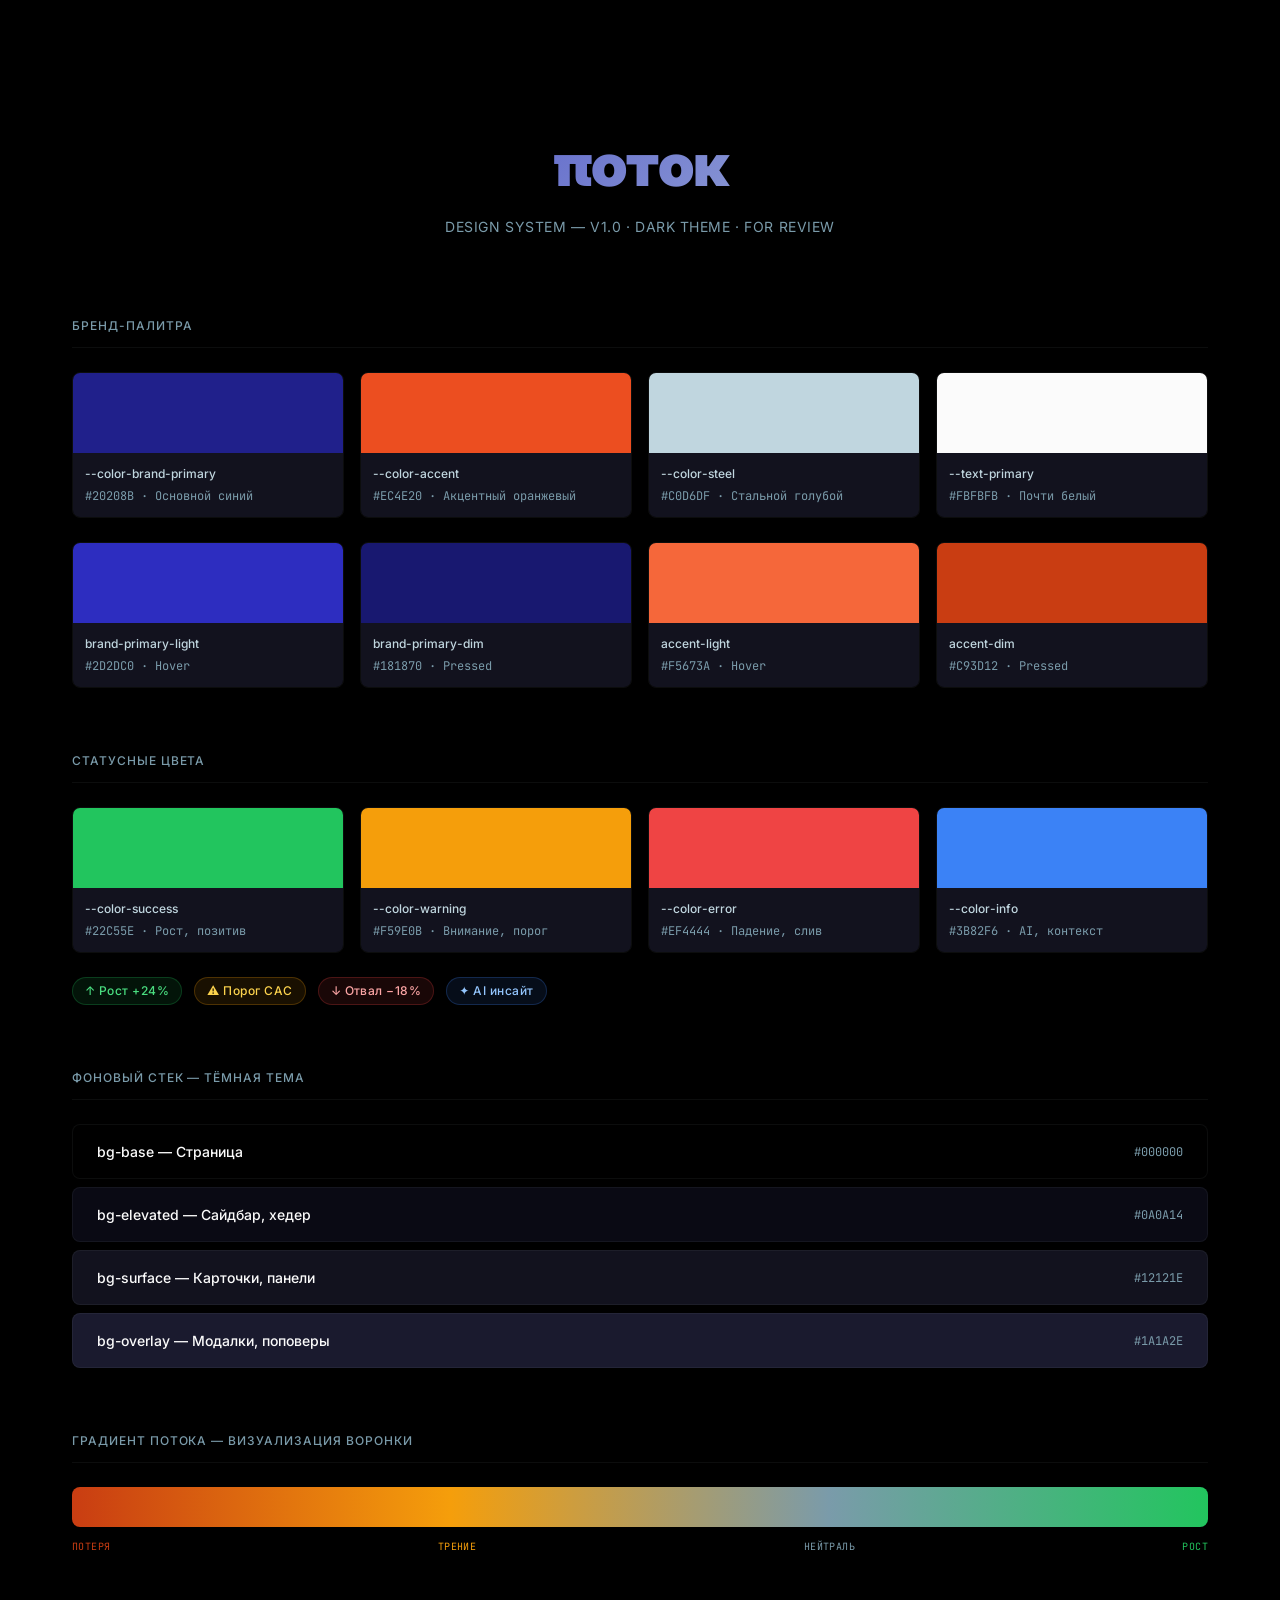
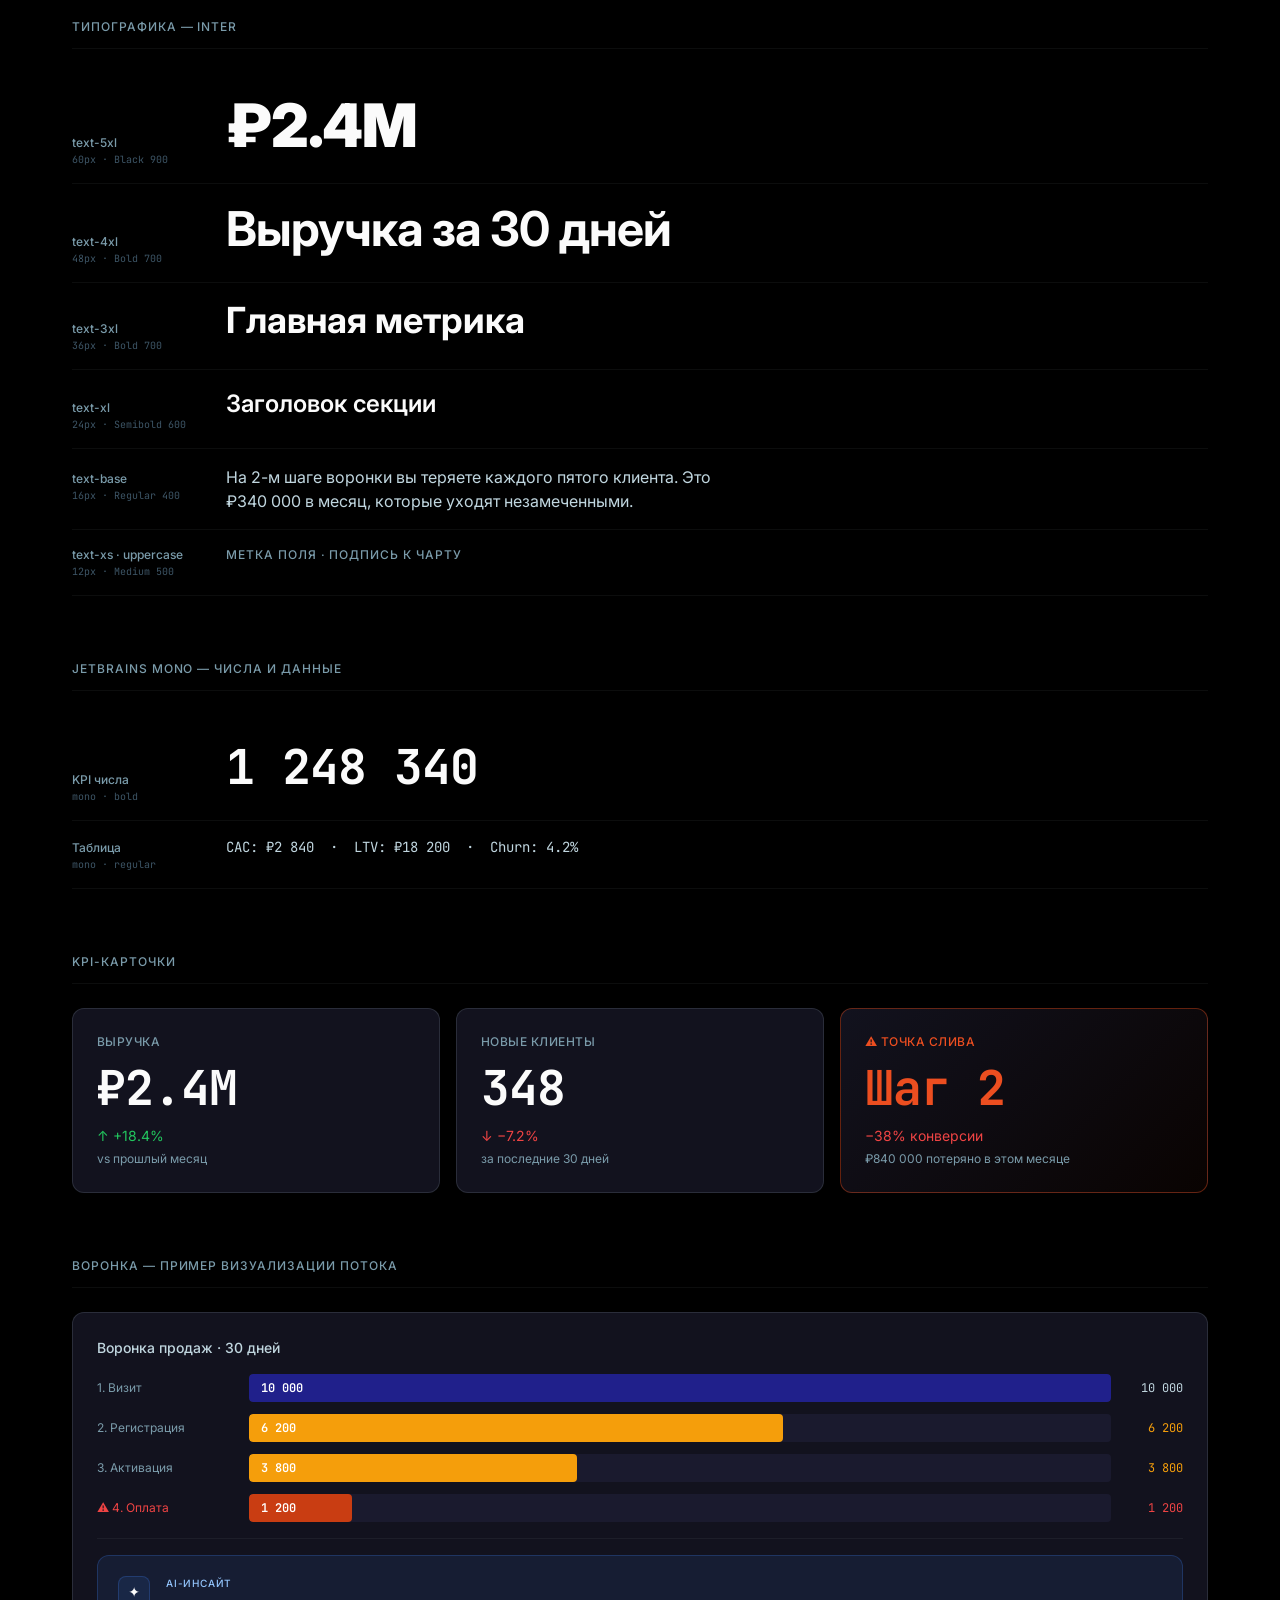
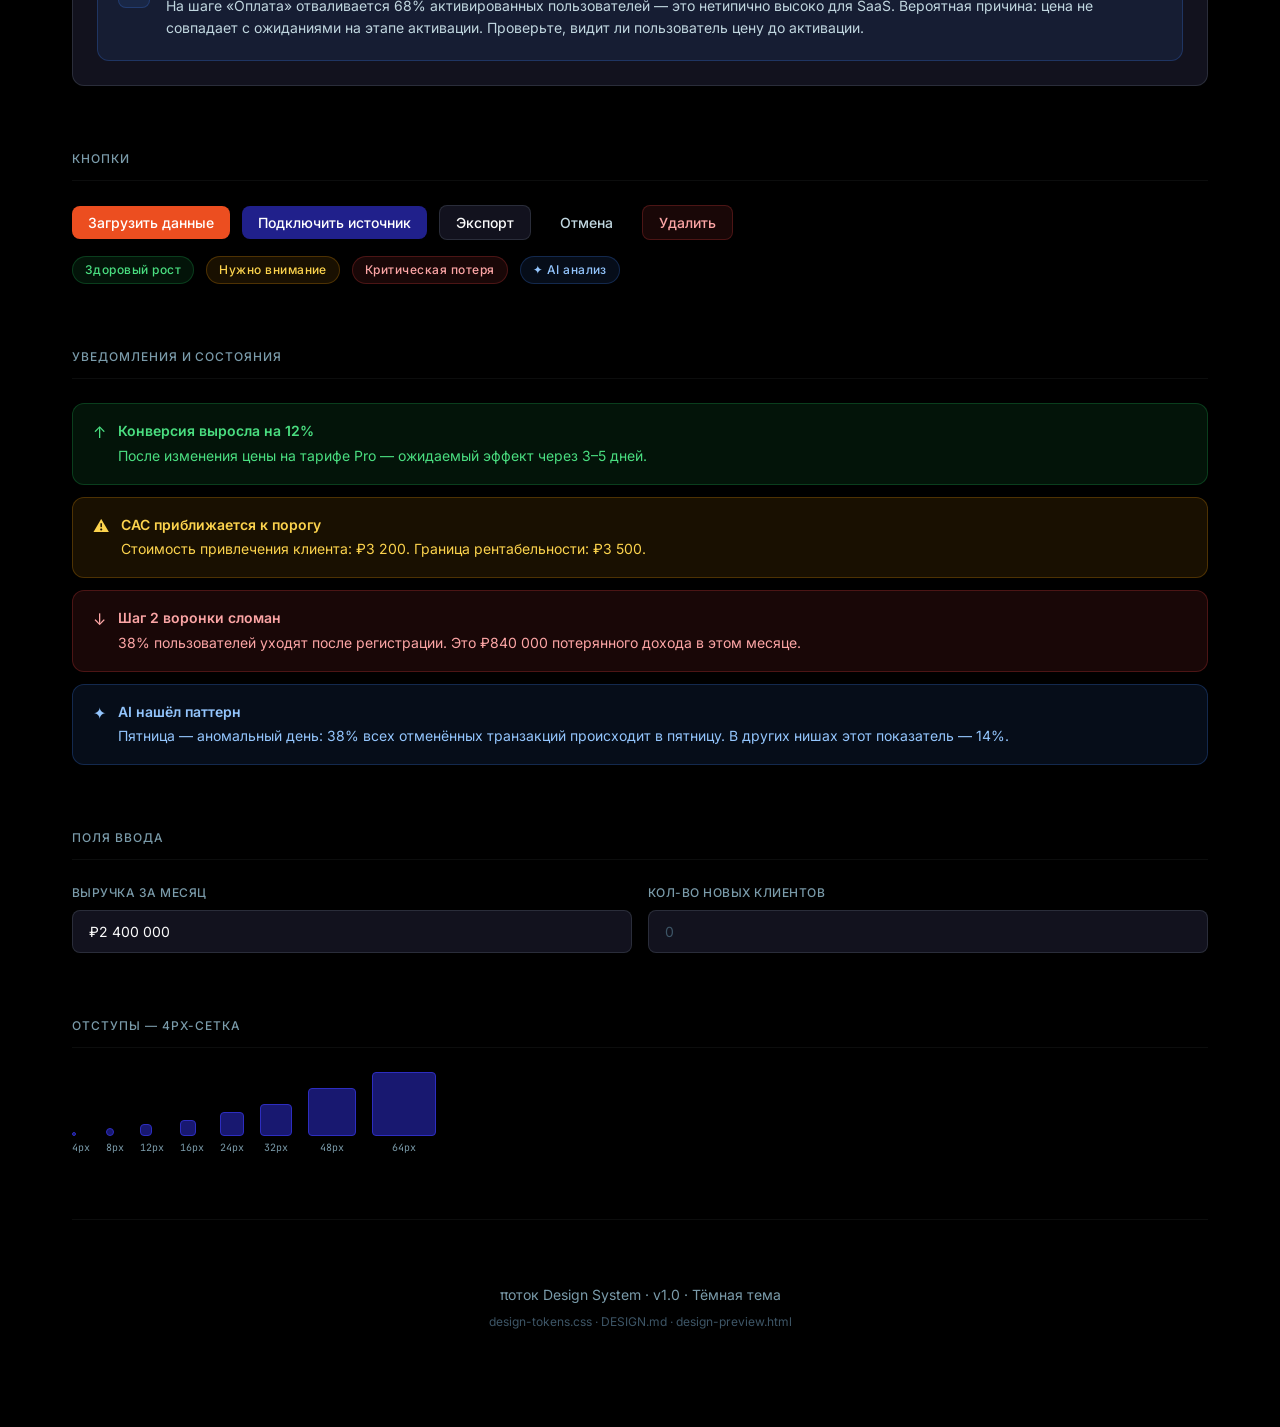
==== design-preview.html @ 693dc9a9 "Add design system visual preview (storybook-style HTML) Adds design-preview.html — a self-contained " ====
<!DOCTYPE html>
<html lang="ru">
<head>
  <meta charset="UTF-8">
  <meta name="viewport" content="width=device-width, initial-scale=1.0">
  <title>πоток — Design System Preview</title>
  <link rel="preconnect" href="https://fonts.googleapis.com">
  <link rel="preconnect" href="https://fonts.gstatic.com" crossorigin>
  <link href="https://fonts.googleapis.com/css2?family=Inter:wght@400;500;600;700;900&family=JetBrains+Mono:wght@400;600;700&display=swap" rel="stylesheet">
  <link rel="stylesheet" href="design-tokens.css">
  <style>
    * { box-sizing: border-box; margin: 0; padding: 0; }

    body {
      background: var(--bg-base);
      color: var(--text-primary);
      font-family: var(--font-sans);
      font-size: var(--text-base);
      line-height: var(--leading-normal);
      min-height: 100vh;
    }

    /* Layout */
    .page { max-width: 1200px; margin: 0 auto; padding: var(--space-16) var(--space-8); }
    .section { margin-bottom: var(--space-16); }
    .section-title {
      font-size: var(--text-xs);
      font-weight: var(--weight-medium);
      letter-spacing: var(--tracking-wider);
      text-transform: uppercase;
      color: var(--text-muted);
      margin-bottom: var(--space-6);
      padding-bottom: var(--space-3);
      border-bottom: 1px solid var(--border-subtle);
    }
    .grid-3 { display: grid; grid-template-columns: repeat(3, 1fr); gap: var(--space-4); }
    .grid-4 { display: grid; grid-template-columns: repeat(4, 1fr); gap: var(--space-4); }
    .grid-2 { display: grid; grid-template-columns: repeat(2, 1fr); gap: var(--space-4); }
    .flex-row { display: flex; align-items: center; gap: var(--space-3); flex-wrap: wrap; }

    /* Hero */
    .hero {
      text-align: center;
      padding: var(--space-16) 0 var(--space-20);
    }
    .hero-logo {
      font-size: var(--text-5xl);
      font-weight: var(--weight-black);
      letter-spacing: var(--tracking-tight);
      background: linear-gradient(135deg, var(--color-brand-primary-light) 0%, var(--color-steel) 100%);
      -webkit-background-clip: text;
      -webkit-text-fill-color: transparent;
      background-clip: text;
      line-height: var(--leading-tight);
      margin-bottom: var(--space-4);
    }
    .hero-sub {
      color: var(--text-muted);
      font-size: var(--text-sm);
      letter-spacing: var(--tracking-wide);
      text-transform: uppercase;
    }

    /* Color swatch */
    .swatch {
      border-radius: var(--radius-md);
      overflow: hidden;
      border: 1px solid var(--border-subtle);
    }
    .swatch-color {
      height: 80px;
    }
    .swatch-info {
      padding: var(--space-3);
      background: var(--bg-surface);
    }
    .swatch-name {
      font-size: var(--text-xs);
      font-weight: var(--weight-medium);
      color: var(--text-secondary);
      margin-bottom: var(--space-1);
    }
    .swatch-hex {
      font-family: var(--font-mono);
      font-size: var(--text-xs);
      color: var(--text-muted);
    }

    /* Background layers */
    .bg-layer {
      display: flex;
      align-items: center;
      justify-content: space-between;
      padding: var(--space-4) var(--space-6);
      border: 1px solid var(--border-subtle);
      border-radius: var(--radius-md);
      margin-bottom: var(--space-2);
    }
    .bg-layer-name {
      font-size: var(--text-sm);
      font-weight: var(--weight-medium);
    }
    .bg-layer-hex {
      font-family: var(--font-mono);
      font-size: var(--text-xs);
      color: var(--text-muted);
    }

    /* Status badges */
    .badge {
      display: inline-flex;
      align-items: center;
      gap: var(--space-1);
      padding: var(--space-1) var(--space-3);
      border-radius: var(--radius-full);
      font-size: var(--text-xs);
      font-weight: var(--weight-medium);
      letter-spacing: var(--tracking-wide);
    }
    .badge-success {
      background: var(--color-success-bg);
      border: 1px solid var(--color-success-border);
      color: var(--color-success-light);
    }
    .badge-warning {
      background: var(--color-warning-bg);
      border: 1px solid var(--color-warning-border);
      color: var(--color-warning-light);
    }
    .badge-error {
      background: var(--color-error-bg);
      border: 1px solid var(--color-error-border);
      color: var(--color-error-light);
    }
    .badge-info {
      background: var(--color-info-bg);
      border: 1px solid var(--color-info-border);
      color: var(--color-info-light);
    }

    /* Buttons */
    .btn {
      display: inline-flex;
      align-items: center;
      gap: var(--space-2);
      padding: var(--space-2) var(--space-4);
      border-radius: var(--radius-md);
      font-size: var(--text-sm);
      font-weight: var(--weight-medium);
      border: none;
      cursor: pointer;
      transition: all var(--duration-fast) var(--ease-default);
      font-family: var(--font-sans);
    }
    .btn-primary {
      background: var(--color-accent);
      color: #fff;
    }
    .btn-primary:hover { background: var(--color-accent-light); }
    .btn-secondary {
      background: var(--bg-surface);
      color: var(--text-primary);
      border: 1px solid var(--border-default);
    }
    .btn-secondary:hover { background: var(--bg-overlay); }
    .btn-ghost {
      background: transparent;
      color: var(--text-secondary);
      border: 1px solid transparent;
    }
    .btn-ghost:hover { background: var(--bg-hover); }
    .btn-danger {
      background: var(--color-error-bg);
      color: var(--color-error-light);
      border: 1px solid var(--color-error-border);
    }
    .btn-brand {
      background: var(--color-brand-primary);
      color: #fff;
    }

    /* KPI card */
    .kpi-card {
      background: var(--bg-surface);
      border: 1px solid var(--border-default);
      border-radius: var(--radius-lg);
      padding: var(--space-6);
    }
    .kpi-label {
      font-size: var(--text-xs);
      font-weight: var(--weight-medium);
      letter-spacing: var(--tracking-wide);
      text-transform: uppercase;
      color: var(--text-muted);
      margin-bottom: var(--space-2);
    }
    .kpi-value {
      font-family: var(--font-mono);
      font-size: var(--text-4xl);
      font-weight: var(--weight-bold);
      line-height: var(--leading-tight);
      letter-spacing: var(--tracking-tight);
      color: var(--text-primary);
    }
    .kpi-delta {
      display: inline-flex;
      align-items: center;
      gap: 2px;
      font-size: var(--text-sm);
      margin-top: var(--space-2);
      margin-bottom: var(--space-1);
    }
    .kpi-delta-pos { color: var(--color-success); }
    .kpi-delta-neg { color: var(--color-error); }
    .kpi-context {
      font-size: var(--text-xs);
      color: var(--text-muted);
    }
    .kpi-card-critical {
      border-color: var(--border-accent);
      background: linear-gradient(135deg, var(--bg-surface) 0%, rgba(236,78,32,0.04) 100%);
    }

    /* Flow bar */
    .flow-bar-wrap {
      background: var(--bg-surface);
      border: 1px solid var(--border-default);
      border-radius: var(--radius-lg);
      padding: var(--space-6);
    }
    .flow-title {
      font-size: var(--text-sm);
      font-weight: var(--weight-medium);
      color: var(--text-secondary);
      margin-bottom: var(--space-4);
    }
    .funnel-step {
      display: flex;
      align-items: center;
      margin-bottom: var(--space-3);
      gap: var(--space-3);
    }
    .funnel-label {
      font-size: var(--text-xs);
      color: var(--text-muted);
      width: 140px;
      flex-shrink: 0;
    }
    .funnel-bar-bg {
      flex: 1;
      height: 28px;
      background: var(--bg-overlay);
      border-radius: var(--radius-sm);
      overflow: hidden;
      position: relative;
    }
    .funnel-bar-fill {
      height: 100%;
      border-radius: var(--radius-sm);
      display: flex;
      align-items: center;
      padding-left: var(--space-3);
      font-family: var(--font-mono);
      font-size: var(--text-xs);
      font-weight: var(--weight-semibold);
      color: #fff;
      transition: width var(--duration-slow) var(--ease-out);
    }
    .funnel-value {
      font-family: var(--font-mono);
      font-size: var(--text-xs);
      color: var(--text-secondary);
      width: 60px;
      text-align: right;
    }
    .funnel-drop {
      font-size: var(--text-xs);
      color: var(--color-error);
      margin-left: auto;
      font-family: var(--font-mono);
    }

    /* AI insight */
    .ai-insight {
      background: var(--color-info-bg);
      border: 1px solid var(--color-info-border);
      border-radius: var(--radius-lg);
      padding: var(--space-5);
      display: flex;
      gap: var(--space-4);
    }
    .ai-icon {
      width: 32px;
      height: 32px;
      background: var(--color-info-bg);
      border: 1px solid var(--color-info-border);
      border-radius: var(--radius-md);
      display: flex;
      align-items: center;
      justify-content: center;
      font-size: 14px;
      flex-shrink: 0;
    }
    .ai-text {
      font-size: var(--text-sm);
      color: var(--text-secondary);
      line-height: var(--leading-relaxed);
    }
    .ai-label {
      font-size: var(--text-2xs);
      font-weight: var(--weight-medium);
      letter-spacing: var(--tracking-wider);
      text-transform: uppercase;
      color: var(--color-info-light);
      margin-bottom: var(--space-1);
    }

    /* Typography specimens */
    .type-row {
      display: flex;
      align-items: baseline;
      gap: var(--space-6);
      padding: var(--space-4) 0;
      border-bottom: 1px solid var(--border-subtle);
    }
    .type-meta {
      width: 130px;
      flex-shrink: 0;
    }
    .type-name {
      font-size: var(--text-xs);
      font-weight: var(--weight-medium);
      color: var(--text-muted);
    }
    .type-size {
      font-family: var(--font-mono);
      font-size: var(--text-2xs);
      color: var(--text-disabled);
    }

    /* Flow gradient */
    .flow-gradient {
      height: 40px;
      border-radius: var(--radius-md);
      background: linear-gradient(to right, var(--flow-loss), var(--flow-friction), var(--flow-neutral), var(--flow-gain));
      margin-bottom: var(--space-3);
    }
    .flow-labels {
      display: flex;
      justify-content: space-between;
    }
    .flow-label {
      font-size: var(--text-2xs);
      font-family: var(--font-mono);
      color: var(--text-muted);
      text-transform: uppercase;
      letter-spacing: var(--tracking-wide);
    }

    /* Divider */
    hr { border: none; border-top: 1px solid var(--border-subtle); margin: var(--space-8) 0; }

    /* Alert-style component */
    .alert {
      border-radius: var(--radius-lg);
      padding: var(--space-4) var(--space-5);
      display: flex;
      gap: var(--space-3);
      align-items: flex-start;
      margin-bottom: var(--space-3);
    }
    .alert-icon { font-size: 16px; line-height: 1.5; flex-shrink: 0; }
    .alert-body { font-size: var(--text-sm); line-height: var(--leading-relaxed); }
    .alert-title { font-weight: var(--weight-semibold); margin-bottom: 2px; }
    .alert-success { background: var(--color-success-bg); border: 1px solid var(--color-success-border); color: var(--color-success-light); }
    .alert-warning { background: var(--color-warning-bg); border: 1px solid var(--color-warning-border); color: var(--color-warning-light); }
    .alert-error { background: var(--color-error-bg); border: 1px solid var(--color-error-border); color: var(--color-error-light); }
    .alert-info { background: var(--color-info-bg); border: 1px solid var(--color-info-border); color: var(--color-info-light); }

    /* Input */
    .input {
      width: 100%;
      padding: var(--space-3) var(--space-4);
      background: var(--bg-surface);
      border: 1px solid var(--border-default);
      border-radius: var(--radius-md);
      color: var(--text-primary);
      font-family: var(--font-sans);
      font-size: var(--text-sm);
      outline: none;
      transition: border-color var(--duration-fast) var(--ease-default);
    }
    .input:focus { border-color: var(--border-strong); box-shadow: var(--shadow-brand); }
    .input::placeholder { color: var(--text-disabled); }

    /* Card surface */
    .card {
      background: var(--bg-surface);
      border: 1px solid var(--border-default);
      border-radius: var(--radius-lg);
      padding: var(--space-5);
      box-shadow: var(--shadow-md);
    }

    /* Spacing demonstration */
    .space-demo {
      display: flex;
      align-items: flex-end;
      gap: var(--space-4);
    }
    .space-box {
      background: var(--color-brand-primary-dim);
      border: 1px solid var(--color-brand-primary-light);
      border-radius: var(--radius-sm);
      display: flex;
      align-items: center;
      justify-content: center;
    }
    .space-label {
      font-family: var(--font-mono);
      font-size: var(--text-2xs);
      color: var(--text-muted);
      text-align: center;
      margin-top: var(--space-1);
    }
  </style>
</head>
<body>
<div class="page">

  <!-- Hero -->
  <div class="hero">
    <div class="hero-logo">πоток</div>
    <div class="hero-sub">Design System — v1.0 · Dark Theme · For Review</div>
  </div>


  <!-- BRAND COLORS -->
  <div class="section">
    <div class="section-title">Бренд-палитра</div>
    <div class="grid-4" style="margin-bottom: var(--space-6);">
      <div class="swatch">
        <div class="swatch-color" style="background:#20208B;"></div>
        <div class="swatch-info">
          <div class="swatch-name">--color-brand-primary</div>
          <div class="swatch-hex">#20208B · Основной синий</div>
        </div>
      </div>
      <div class="swatch">
        <div class="swatch-color" style="background:#EC4E20;"></div>
        <div class="swatch-info">
          <div class="swatch-name">--color-accent</div>
          <div class="swatch-hex">#EC4E20 · Акцентный оранжевый</div>
        </div>
      </div>
      <div class="swatch">
        <div class="swatch-color" style="background:#C0D6DF;"></div>
        <div class="swatch-info">
          <div class="swatch-name">--color-steel</div>
          <div class="swatch-hex">#C0D6DF · Стальной голубой</div>
        </div>
      </div>
      <div class="swatch">
        <div class="swatch-color" style="background:#FBFBFB;"></div>
        <div class="swatch-info">
          <div class="swatch-name">--text-primary</div>
          <div class="swatch-hex">#FBFBFB · Почти белый</div>
        </div>
      </div>
    </div>

    <!-- Extended brand shades -->
    <div class="grid-4">
      <div class="swatch">
        <div class="swatch-color" style="background:#2D2DC0;"></div>
        <div class="swatch-info">
          <div class="swatch-name">brand-primary-light</div>
          <div class="swatch-hex">#2D2DC0 · Hover</div>
        </div>
      </div>
      <div class="swatch">
        <div class="swatch-color" style="background:#181870;"></div>
        <div class="swatch-info">
          <div class="swatch-name">brand-primary-dim</div>
          <div class="swatch-hex">#181870 · Pressed</div>
        </div>
      </div>
      <div class="swatch">
        <div class="swatch-color" style="background:#F5673A;"></div>
        <div class="swatch-info">
          <div class="swatch-name">accent-light</div>
          <div class="swatch-hex">#F5673A · Hover</div>
        </div>
      </div>
      <div class="swatch">
        <div class="swatch-color" style="background:#C93D12;"></div>
        <div class="swatch-info">
          <div class="swatch-name">accent-dim</div>
          <div class="swatch-hex">#C93D12 · Pressed</div>
        </div>
      </div>
    </div>
  </div>


  <!-- STATUS COLORS -->
  <div class="section">
    <div class="section-title">Статусные цвета</div>
    <div class="grid-4" style="margin-bottom: var(--space-6);">
      <div class="swatch">
        <div class="swatch-color" style="background:#22C55E;"></div>
        <div class="swatch-info">
          <div class="swatch-name">--color-success</div>
          <div class="swatch-hex">#22C55E · Рост, позитив</div>
        </div>
      </div>
      <div class="swatch">
        <div class="swatch-color" style="background:#F59E0B;"></div>
        <div class="swatch-info">
          <div class="swatch-name">--color-warning</div>
          <div class="swatch-hex">#F59E0B · Внимание, порог</div>
        </div>
      </div>
      <div class="swatch">
        <div class="swatch-color" style="background:#EF4444;"></div>
        <div class="swatch-info">
          <div class="swatch-name">--color-error</div>
          <div class="swatch-hex">#EF4444 · Падение, слив</div>
        </div>
      </div>
      <div class="swatch">
        <div class="swatch-color" style="background:#3B82F6;"></div>
        <div class="swatch-info">
          <div class="swatch-name">--color-info</div>
          <div class="swatch-hex">#3B82F6 · AI, контекст</div>
        </div>
      </div>
    </div>

    <!-- Status badges in use -->
    <div class="flex-row">
      <span class="badge badge-success">↑ Рост +24%</span>
      <span class="badge badge-warning">⚠ Порог CAC</span>
      <span class="badge badge-error">↓ Отвал −18%</span>
      <span class="badge badge-info">✦ AI инсайт</span>
    </div>
  </div>


  <!-- BACKGROUND LAYERS -->
  <div class="section">
    <div class="section-title">Фоновый стек — тёмная тема</div>
    <div class="bg-layer" style="background: #000000;">
      <span class="bg-layer-name">bg-base — Страница</span>
      <span class="bg-layer-hex">#000000</span>
    </div>
    <div class="bg-layer" style="background: #0A0A14;">
      <span class="bg-layer-name">bg-elevated — Сайдбар, хедер</span>
      <span class="bg-layer-hex">#0A0A14</span>
    </div>
    <div class="bg-layer" style="background: #12121E;">
      <span class="bg-layer-name">bg-surface — Карточки, панели</span>
      <span class="bg-layer-hex">#12121E</span>
    </div>
    <div class="bg-layer" style="background: #1A1A2E;">
      <span class="bg-layer-name">bg-overlay — Модалки, поповеры</span>
      <span class="bg-layer-hex">#1A1A2E</span>
    </div>
  </div>


  <!-- DATA VISUALIZATION GRADIENT -->
  <div class="section">
    <div class="section-title">Градиент потока — визуализация воронки</div>
    <div class="flow-gradient"></div>
    <div class="flow-labels">
      <span class="flow-label" style="color: var(--flow-loss);">Потеря</span>
      <span class="flow-label" style="color: var(--flow-friction);">Трение</span>
      <span class="flow-label" style="color: var(--flow-neutral);">Нейтраль</span>
      <span class="flow-label" style="color: var(--flow-gain);">Рост</span>
    </div>
  </div>


  <!-- TYPOGRAPHY -->
  <div class="section">
    <div class="section-title">Типографика — Inter</div>

    <div class="type-row">
      <div class="type-meta">
        <div class="type-name">text-5xl</div>
        <div class="type-size">60px · Black 900</div>
      </div>
      <div style="font-size: var(--text-5xl); font-weight: var(--weight-black); line-height: var(--leading-tight); letter-spacing: var(--tracking-tight);">₽2.4М</div>
    </div>

    <div class="type-row">
      <div class="type-meta">
        <div class="type-name">text-4xl</div>
        <div class="type-size">48px · Bold 700</div>
      </div>
      <div style="font-size: var(--text-4xl); font-weight: var(--weight-bold); line-height: var(--leading-tight); letter-spacing: var(--tracking-tight);">Выручка за 30 дней</div>
    </div>

    <div class="type-row">
      <div class="type-meta">
        <div class="type-name">text-3xl</div>
        <div class="type-size">36px · Bold 700</div>
      </div>
      <div style="font-size: var(--text-3xl); font-weight: var(--weight-bold); line-height: var(--leading-tight);">Главная метрика</div>
    </div>

    <div class="type-row">
      <div class="type-meta">
        <div class="type-name">text-xl</div>
        <div class="type-size">24px · Semibold 600</div>
      </div>
      <div style="font-size: var(--text-xl); font-weight: var(--weight-semibold);">Заголовок секции</div>
    </div>

    <div class="type-row">
      <div class="type-meta">
        <div class="type-name">text-base</div>
        <div class="type-size">16px · Regular 400</div>
      </div>
      <div style="font-size: var(--text-base); color: var(--text-secondary); max-width: 500px;">
        На 2-м шаге воронки вы теряете каждого пятого клиента. Это ₽340 000 в месяц, которые уходят незамеченными.
      </div>
    </div>

    <div class="type-row">
      <div class="type-meta">
        <div class="type-name">text-xs · uppercase</div>
        <div class="type-size">12px · Medium 500</div>
      </div>
      <div style="font-size: var(--text-xs); font-weight: var(--weight-medium); letter-spacing: var(--tracking-wider); text-transform: uppercase; color: var(--text-muted);">Метка поля · Подпись к чарту</div>
    </div>
  </div>


  <!-- MONOSPACE -->
  <div class="section">
    <div class="section-title">JetBrains Mono — числа и данные</div>
    <div class="type-row">
      <div class="type-meta">
        <div class="type-name">KPI числа</div>
        <div class="type-size">mono · bold</div>
      </div>
      <div style="font-family: var(--font-mono); font-size: var(--text-4xl); font-weight: var(--weight-bold); letter-spacing: var(--tracking-tight);">
        1 248 340
      </div>
    </div>
    <div class="type-row">
      <div class="type-meta">
        <div class="type-name">Таблица</div>
        <div class="type-size">mono · regular</div>
      </div>
      <div style="font-family: var(--font-mono); font-size: var(--text-sm); color: var(--text-secondary);">
        CAC: ₽2 840 &nbsp;·&nbsp; LTV: ₽18 200 &nbsp;·&nbsp; Churn: 4.2%
      </div>
    </div>
  </div>


  <!-- KPI CARDS -->
  <div class="section">
    <div class="section-title">KPI-карточки</div>
    <div class="grid-3">
      <div class="kpi-card">
        <div class="kpi-label">Выручка</div>
        <div class="kpi-value">₽2.4М</div>
        <div class="kpi-delta kpi-delta-pos">↑ +18.4%</div>
        <div class="kpi-context">vs прошлый месяц</div>
      </div>

      <div class="kpi-card">
        <div class="kpi-label">Новые клиенты</div>
        <div class="kpi-value">348</div>
        <div class="kpi-delta kpi-delta-neg">↓ −7.2%</div>
        <div class="kpi-context">за последние 30 дней</div>
      </div>

      <div class="kpi-card kpi-card-critical">
        <div class="kpi-label" style="color: var(--color-accent);">⚠ Точка слива</div>
        <div class="kpi-value" style="color: var(--color-accent);">Шаг 2</div>
        <div class="kpi-delta kpi-delta-neg">−38% конверсии</div>
        <div class="kpi-context">₽840 000 потеряно в этом месяце</div>
      </div>
    </div>
  </div>


  <!-- FUNNEL VISUALIZATION -->
  <div class="section">
    <div class="section-title">Воронка — пример визуализации потока</div>
    <div class="flow-bar-wrap">
      <div class="flow-title">Воронка продаж · 30 дней</div>

      <div class="funnel-step">
        <div class="funnel-label">1. Визит</div>
        <div class="funnel-bar-bg">
          <div class="funnel-bar-fill" style="width:100%; background: var(--color-brand-primary);">10 000</div>
        </div>
        <div class="funnel-value">10 000</div>
      </div>

      <div class="funnel-step">
        <div class="funnel-label">2. Регистрация</div>
        <div class="funnel-bar-bg">
          <div class="funnel-bar-fill" style="width:62%; background: var(--flow-friction);">6 200</div>
        </div>
        <div class="funnel-value" style="color: var(--color-warning);">6 200</div>
      </div>

      <div class="funnel-step">
        <div class="funnel-label">3. Активация</div>
        <div class="funnel-bar-bg">
          <div class="funnel-bar-fill" style="width:38%; background: var(--flow-friction);">3 800</div>
        </div>
        <div class="funnel-value" style="color: var(--color-warning);">3 800</div>
      </div>

      <div class="funnel-step">
        <div class="funnel-label" style="color: var(--color-error);">⚠ 4. Оплата</div>
        <div class="funnel-bar-bg">
          <div class="funnel-bar-fill" style="width:12%; background: var(--flow-loss);">1 200</div>
        </div>
        <div class="funnel-value" style="color: var(--color-error);">1 200</div>
      </div>

      <div style="margin-top: var(--space-4); padding-top: var(--space-4); border-top: 1px solid var(--border-subtle);">
        <div class="ai-insight">
          <div class="ai-icon">✦</div>
          <div>
            <div class="ai-label">AI-инсайт</div>
            <div class="ai-text">
              На шаге «Оплата» отваливается 68% активированных пользователей — это нетипично высоко для SaaS.
              Вероятная причина: цена не совпадает с ожиданиями на этапе активации. Проверьте, видит ли пользователь цену до активации.
            </div>
          </div>
        </div>
      </div>
    </div>
  </div>


  <!-- BUTTONS -->
  <div class="section">
    <div class="section-title">Кнопки</div>
    <div class="flex-row" style="margin-bottom: var(--space-4);">
      <button class="btn btn-primary">Загрузить данные</button>
      <button class="btn btn-brand">Подключить источник</button>
      <button class="btn btn-secondary">Экспорт</button>
      <button class="btn btn-ghost">Отмена</button>
      <button class="btn btn-danger">Удалить</button>
    </div>
    <div class="flex-row">
      <span class="badge badge-success">Здоровый рост</span>
      <span class="badge badge-warning">Нужно внимание</span>
      <span class="badge badge-error">Критическая потеря</span>
      <span class="badge badge-info">✦ AI анализ</span>
    </div>
  </div>


  <!-- ALERTS -->
  <div class="section">
    <div class="section-title">Уведомления и состояния</div>
    <div class="alert alert-success">
      <div class="alert-icon">↑</div>
      <div class="alert-body">
        <div class="alert-title">Конверсия выросла на 12%</div>
        После изменения цены на тарифе Pro — ожидаемый эффект через 3–5 дней.
      </div>
    </div>
    <div class="alert alert-warning">
      <div class="alert-icon">⚠</div>
      <div class="alert-body">
        <div class="alert-title">CAC приближается к порогу</div>
        Стоимость привлечения клиента: ₽3 200. Граница рентабельности: ₽3 500.
      </div>
    </div>
    <div class="alert alert-error">
      <div class="alert-icon">↓</div>
      <div class="alert-body">
        <div class="alert-title">Шаг 2 воронки сломан</div>
        38% пользователей уходят после регистрации. Это ₽840 000 потерянного дохода в этом месяце.
      </div>
    </div>
    <div class="alert alert-info">
      <div class="alert-icon">✦</div>
      <div class="alert-body">
        <div class="alert-title">AI нашёл паттерн</div>
        Пятница — аномальный день: 38% всех отменённых транзакций происходит в пятницу. В других нишах этот показатель — 14%.
      </div>
    </div>
  </div>


  <!-- FORM INPUT -->
  <div class="section">
    <div class="section-title">Поля ввода</div>
    <div class="grid-2">
      <div>
        <label style="display:block; font-size: var(--text-xs); font-weight: var(--weight-medium); letter-spacing: var(--tracking-wide); text-transform: uppercase; color: var(--text-muted); margin-bottom: var(--space-2);">Выручка за месяц</label>
        <input class="input" type="text" placeholder="₽0.00" value="₽2 400 000">
      </div>
      <div>
        <label style="display:block; font-size: var(--text-xs); font-weight: var(--weight-medium); letter-spacing: var(--tracking-wide); text-transform: uppercase; color: var(--text-muted); margin-bottom: var(--space-2);">Кол-во новых клиентов</label>
        <input class="input" type="text" placeholder="0">
      </div>
    </div>
  </div>


  <!-- SPACING -->
  <div class="section">
    <div class="section-title">Отступы — 4px-сетка</div>
    <div class="space-demo">
      <div>
        <div class="space-box" style="width: var(--space-1); height: var(--space-1);"></div>
        <div class="space-label">4px</div>
      </div>
      <div>
        <div class="space-box" style="width: var(--space-2); height: var(--space-2);"></div>
        <div class="space-label">8px</div>
      </div>
      <div>
        <div class="space-box" style="width: var(--space-3); height: var(--space-3);"></div>
        <div class="space-label">12px</div>
      </div>
      <div>
        <div class="space-box" style="width: var(--space-4); height: var(--space-4);"></div>
        <div class="space-label">16px</div>
      </div>
      <div>
        <div class="space-box" style="width: var(--space-6); height: var(--space-6);"></div>
        <div class="space-label">24px</div>
      </div>
      <div>
        <div class="space-box" style="width: var(--space-8); height: var(--space-8);"></div>
        <div class="space-label">32px</div>
      </div>
      <div>
        <div class="space-box" style="width: var(--space-12); height: var(--space-12);"></div>
        <div class="space-label">48px</div>
      </div>
      <div>
        <div class="space-box" style="width: var(--space-16); height: var(--space-16);"></div>
        <div class="space-label">64px</div>
      </div>
    </div>
  </div>


  <!-- FOOTER -->
  <div style="text-align: center; padding: var(--space-16) 0 var(--space-8); border-top: 1px solid var(--border-subtle); margin-top: var(--space-16);">
    <div style="font-size: var(--text-sm); color: var(--text-muted);">
      πоток Design System · v1.0 · Тёмная тема
    </div>
    <div style="font-size: var(--text-xs); color: var(--text-disabled); margin-top: var(--space-2);">
      design-tokens.css · DESIGN.md · design-preview.html
    </div>
  </div>

</div>
</body>
</html>
---- design-tokens.css ----
/**
 * πоток — Design Tokens
 * Dark theme. Version 1.0.
 *
 * Usage: import this file once at the root of your app.
 * All tokens are CSS custom properties on :root.
 */

:root {

  /* ─────────────────────────────────────────
     BRAND COLORS
     The founder's palette, extended for UI.
  ───────────────────────────────────────── */

  --color-brand-primary:       #20208B;   /* Deep blue — main identity */
  --color-brand-primary-light: #2D2DC0;   /* Hover / active states */
  --color-brand-primary-dim:   #181870;   /* Pressed / subdued */
  --color-brand-primary-glow:  rgba(32, 32, 139, 0.24); /* Focus rings, halos */

  --color-accent:              #EC4E20;   /* Orange — CTAs, critical data */
  --color-accent-light:        #F5673A;   /* Hover on accent */
  --color-accent-dim:          #C93D12;   /* Pressed accent */
  --color-accent-glow:         rgba(236, 78, 32, 0.20); /* Accent emphasis */

  --color-steel:               #C0D6DF;   /* Light blue — secondary elements */
  --color-steel-dim:           #8AABBA;   /* Muted secondary */
  --color-steel-fade:          rgba(192, 214, 223, 0.12); /* Subtle fills */


  /* ─────────────────────────────────────────
     BACKGROUND LAYERS
     Hierarchy from deepest to most elevated.
  ───────────────────────────────────────── */

  --bg-base:     #000000;   /* Page background — true black */
  --bg-elevated: #0A0A14;   /* Slightly raised — sidebars, headers */
  --bg-surface:  #12121E;   /* Cards, panels, containers */
  --bg-overlay:  #1A1A2E;   /* Modals, popovers, dropdowns */
  --bg-hover:    rgba(192, 214, 223, 0.04); /* Interactive hover tint */
  --bg-selected: rgba(32, 32, 139, 0.20);   /* Selected row / item */


  /* ─────────────────────────────────────────
     TEXT
     From primary content to decorative labels.
  ───────────────────────────────────────── */

  --text-primary:   #FBFBFB;   /* Main content */
  --text-secondary: #C0D6DF;   /* Labels, secondary info */
  --text-muted:     #7A9BAA;   /* Hints, timestamps, placeholders */
  --text-disabled:  #3D5566;   /* Disabled state */
  --text-inverse:   #000000;   /* Text on light surfaces (rare) */
  --text-accent:    #EC4E20;   /* Highlighted metric, alert text */
  --text-brand:     #4A4AE0;   /* Link-style brand text */


  /* ─────────────────────────────────────────
     BORDERS
     Defined as semi-transparent to work across surfaces.
  ───────────────────────────────────────── */

  --border-subtle:  rgba(192, 214, 223, 0.06);  /* Barely visible dividers */
  --border-default: rgba(192, 214, 223, 0.14);  /* Standard borders */
  --border-strong:  rgba(192, 214, 223, 0.28);  /* Focused inputs, emphasis */
  --border-brand:   rgba(32, 32, 139, 0.60);    /* Brand-colored borders */
  --border-accent:  rgba(236, 78, 32, 0.40);    /* Alert / accent borders */


  /* ─────────────────────────────────────────
     STATUS COLORS
     Semantic utility layer for data states.
  ───────────────────────────────────────── */

  /* Success — growth, positive delta, healthy metrics */
  --color-success:        #22C55E;
  --color-success-light:  #4ADE80;
  --color-success-bg:     rgba(34, 197, 94, 0.10);
  --color-success-border: rgba(34, 197, 94, 0.24);

  /* Warning — approaching threshold, needs attention */
  --color-warning:        #F59E0B;
  --color-warning-light:  #FCD34D;
  --color-warning-bg:     rgba(245, 158, 11, 0.10);
  --color-warning-border: rgba(245, 158, 11, 0.24);

  /* Error — negative delta, broken flow, critical drop */
  --color-error:        #EF4444;
  --color-error-light:  #FCA5A5;
  --color-error-bg:     rgba(239, 68, 68, 0.10);
  --color-error-border: rgba(239, 68, 68, 0.24);

  /* Info — neutral context, explanations, AI insights */
  --color-info:        #3B82F6;
  --color-info-light:  #93C5FD;
  --color-info-bg:     rgba(59, 130, 246, 0.10);
  --color-info-border: rgba(59, 130, 246, 0.24);


  /* ─────────────────────────────────────────
     DATA VISUALIZATION
     For charts, flows, funnels, and deltas.
  ───────────────────────────────────────── */

  --data-positive:  #22C55E;   /* Money in, growth */
  --data-negative:  #EF4444;   /* Money out, loss, drop */
  --data-neutral:   #C0D6DF;   /* Baseline, unchanged */
  --data-primary:   #4A4AE0;   /* Primary metric line */
  --data-secondary: #EC4E20;   /* Secondary / compare line */
  --data-tertiary:  #F59E0B;   /* Third series */

  /* Flow visualization — gradient from loss to gain */
  --flow-loss:     #C93D12;
  --flow-friction: #F59E0B;
  --flow-neutral:  #7A9BAA;
  --flow-gain:     #22C55E;


  /* ─────────────────────────────────────────
     TYPOGRAPHY
  ───────────────────────────────────────── */

  --font-sans: 'Inter', 'Helvetica Neue', system-ui, -apple-system, sans-serif;
  --font-mono: 'JetBrains Mono', 'Fira Code', 'Cascadia Code', ui-monospace, monospace;

  /* Scale */
  --text-2xs:   0.625rem;   /*  10px — tiny labels, badges */
  --text-xs:    0.75rem;    /*  12px — captions, metadata */
  --text-sm:    0.875rem;   /*  14px — secondary text, table cells */
  --text-base:  1rem;       /*  16px — body text */
  --text-md:    1.125rem;   /*  18px — emphasized body */
  --text-lg:    1.25rem;    /*  20px — card headers */
  --text-xl:    1.5rem;     /*  24px — section headers */
  --text-2xl:   1.875rem;   /*  30px — page titles */
  --text-3xl:   2.25rem;    /*  36px — hero numbers */
  --text-4xl:   3rem;       /*  48px — big KPIs, display */
  --text-5xl:   3.75rem;    /*  60px — splash metrics */

  /* Weight */
  --weight-regular:   400;
  --weight-medium:    500;
  --weight-semibold:  600;
  --weight-bold:      700;
  --weight-black:     900;

  /* Line height */
  --leading-tight:   1.2;    /* Headings, numbers */
  --leading-snug:    1.375;  /* Short labels */
  --leading-normal:  1.5;    /* Body text */
  --leading-relaxed: 1.625;  /* Long-form explanations */

  /* Letter spacing */
  --tracking-tight:   -0.02em;  /* Large headings */
  --tracking-normal:   0em;     /* Default */
  --tracking-wide:     0.04em;  /* Caps labels, badges */
  --tracking-wider:    0.08em;  /* ALL CAPS tags */


  /* ─────────────────────────────────────────
     SPACING
     4px base unit. Use multiples.
  ───────────────────────────────────────── */

  --space-1:   0.25rem;   /*  4px */
  --space-2:   0.5rem;    /*  8px */
  --space-3:   0.75rem;   /* 12px */
  --space-4:   1rem;      /* 16px */
  --space-5:   1.25rem;   /* 20px */
  --space-6:   1.5rem;    /* 24px */
  --space-8:   2rem;      /* 32px */
  --space-10:  2.5rem;    /* 40px */
  --space-12:  3rem;      /* 48px */
  --space-16:  4rem;      /* 64px */
  --space-20:  5rem;      /* 80px */
  --space-24:  6rem;      /* 96px */


  /* ─────────────────────────────────────────
     BORDER RADIUS
  ───────────────────────────────────────── */

  --radius-sm:   4px;
  --radius-md:   8px;
  --radius-lg:   12px;
  --radius-xl:   16px;
  --radius-2xl:  24px;
  --radius-full: 9999px;


  /* ─────────────────────────────────────────
     SHADOWS
     Subtle depth on dark surfaces.
  ───────────────────────────────────────── */

  --shadow-sm:  0 1px 3px rgba(0, 0, 0, 0.40);
  --shadow-md:  0 4px 12px rgba(0, 0, 0, 0.50);
  --shadow-lg:  0 8px 24px rgba(0, 0, 0, 0.60);
  --shadow-xl:  0 16px 48px rgba(0, 0, 0, 0.70);
  --shadow-brand: 0 0 0 3px var(--color-brand-primary-glow);
  --shadow-accent: 0 0 0 3px var(--color-accent-glow);


  /* ─────────────────────────────────────────
     MOTION
  ───────────────────────────────────────── */

  --duration-fast:   100ms;
  --duration-normal: 200ms;
  --duration-slow:   350ms;
  --ease-default:    cubic-bezier(0.4, 0, 0.2, 1);
  --ease-in:         cubic-bezier(0.4, 0, 1, 1);
  --ease-out:        cubic-bezier(0, 0, 0.2, 1);
  --ease-spring:     cubic-bezier(0.34, 1.56, 0.64, 1);


  /* ─────────────────────────────────────────
     Z-INDEX SCALE
  ───────────────────────────────────────── */

  --z-base:    0;
  --z-raised:  10;
  --z-sticky:  100;
  --z-overlay: 200;
  --z-modal:   300;
  --z-toast:   400;

}
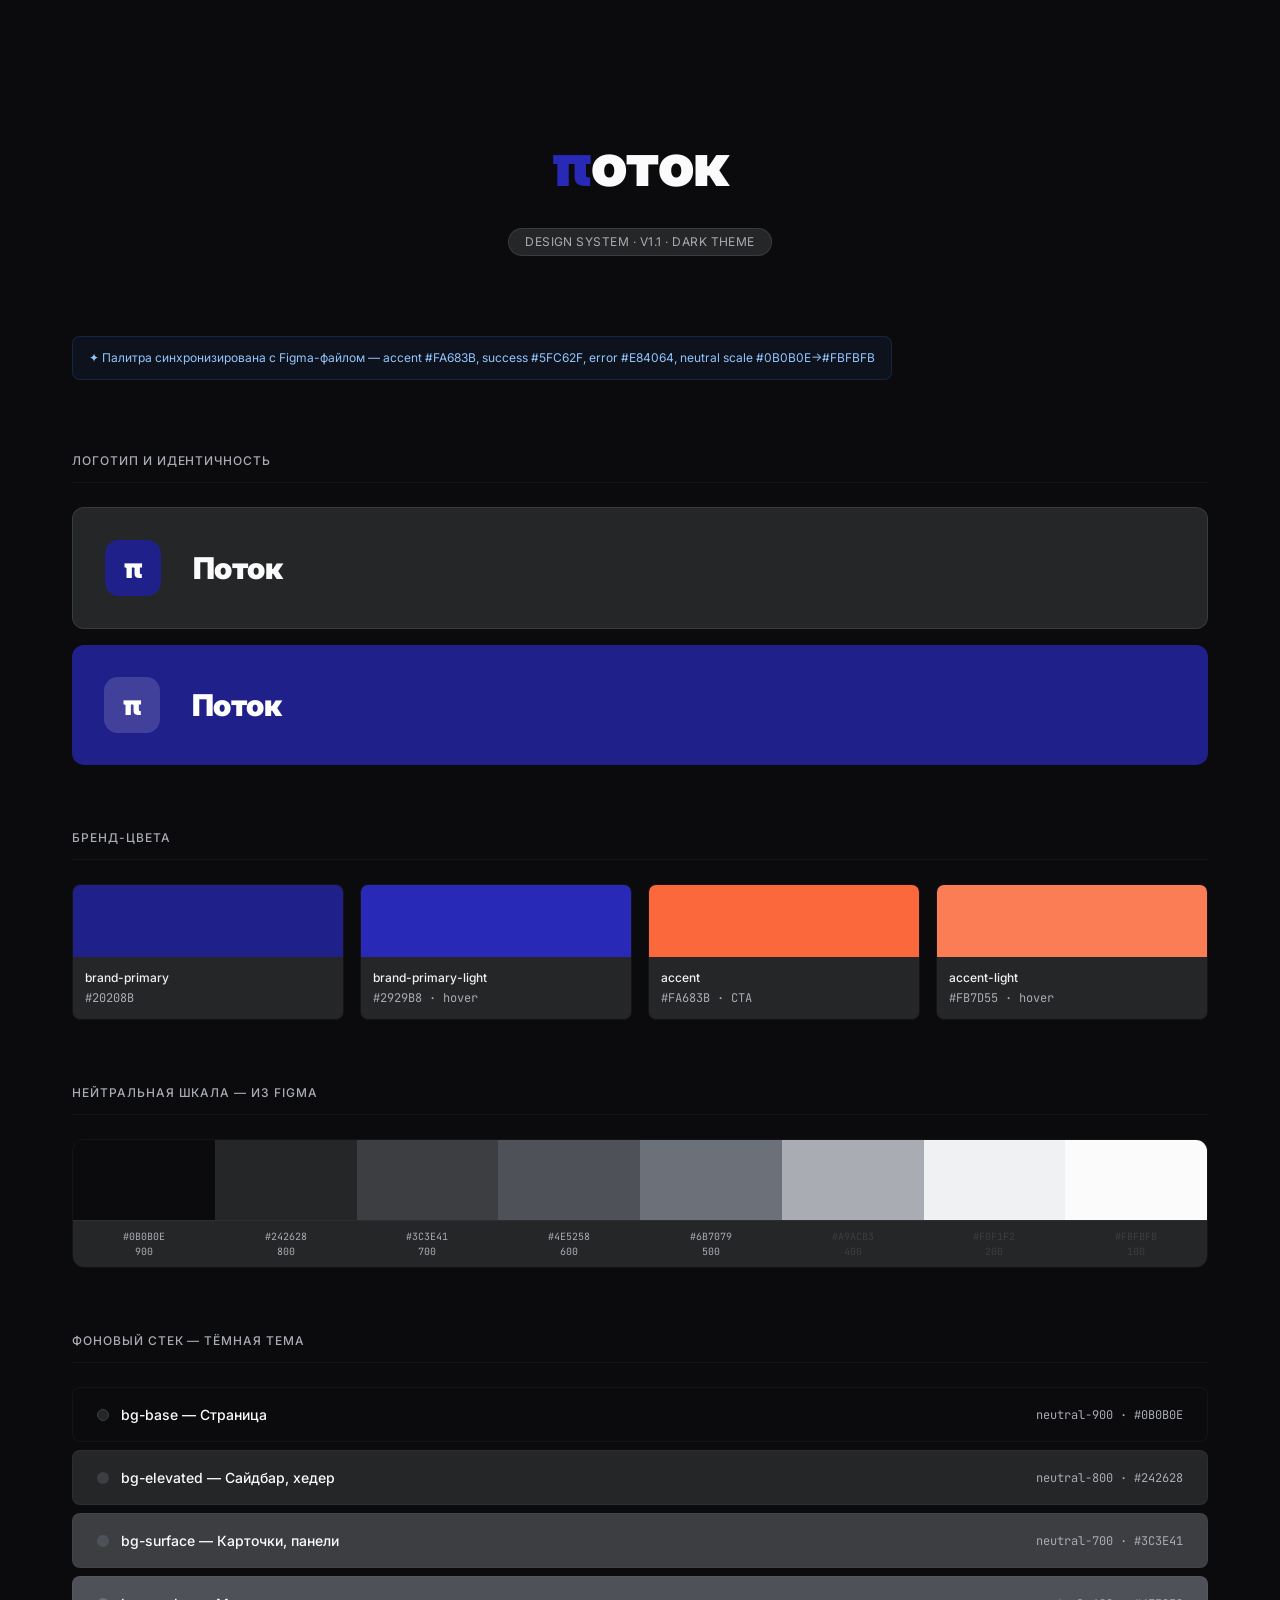
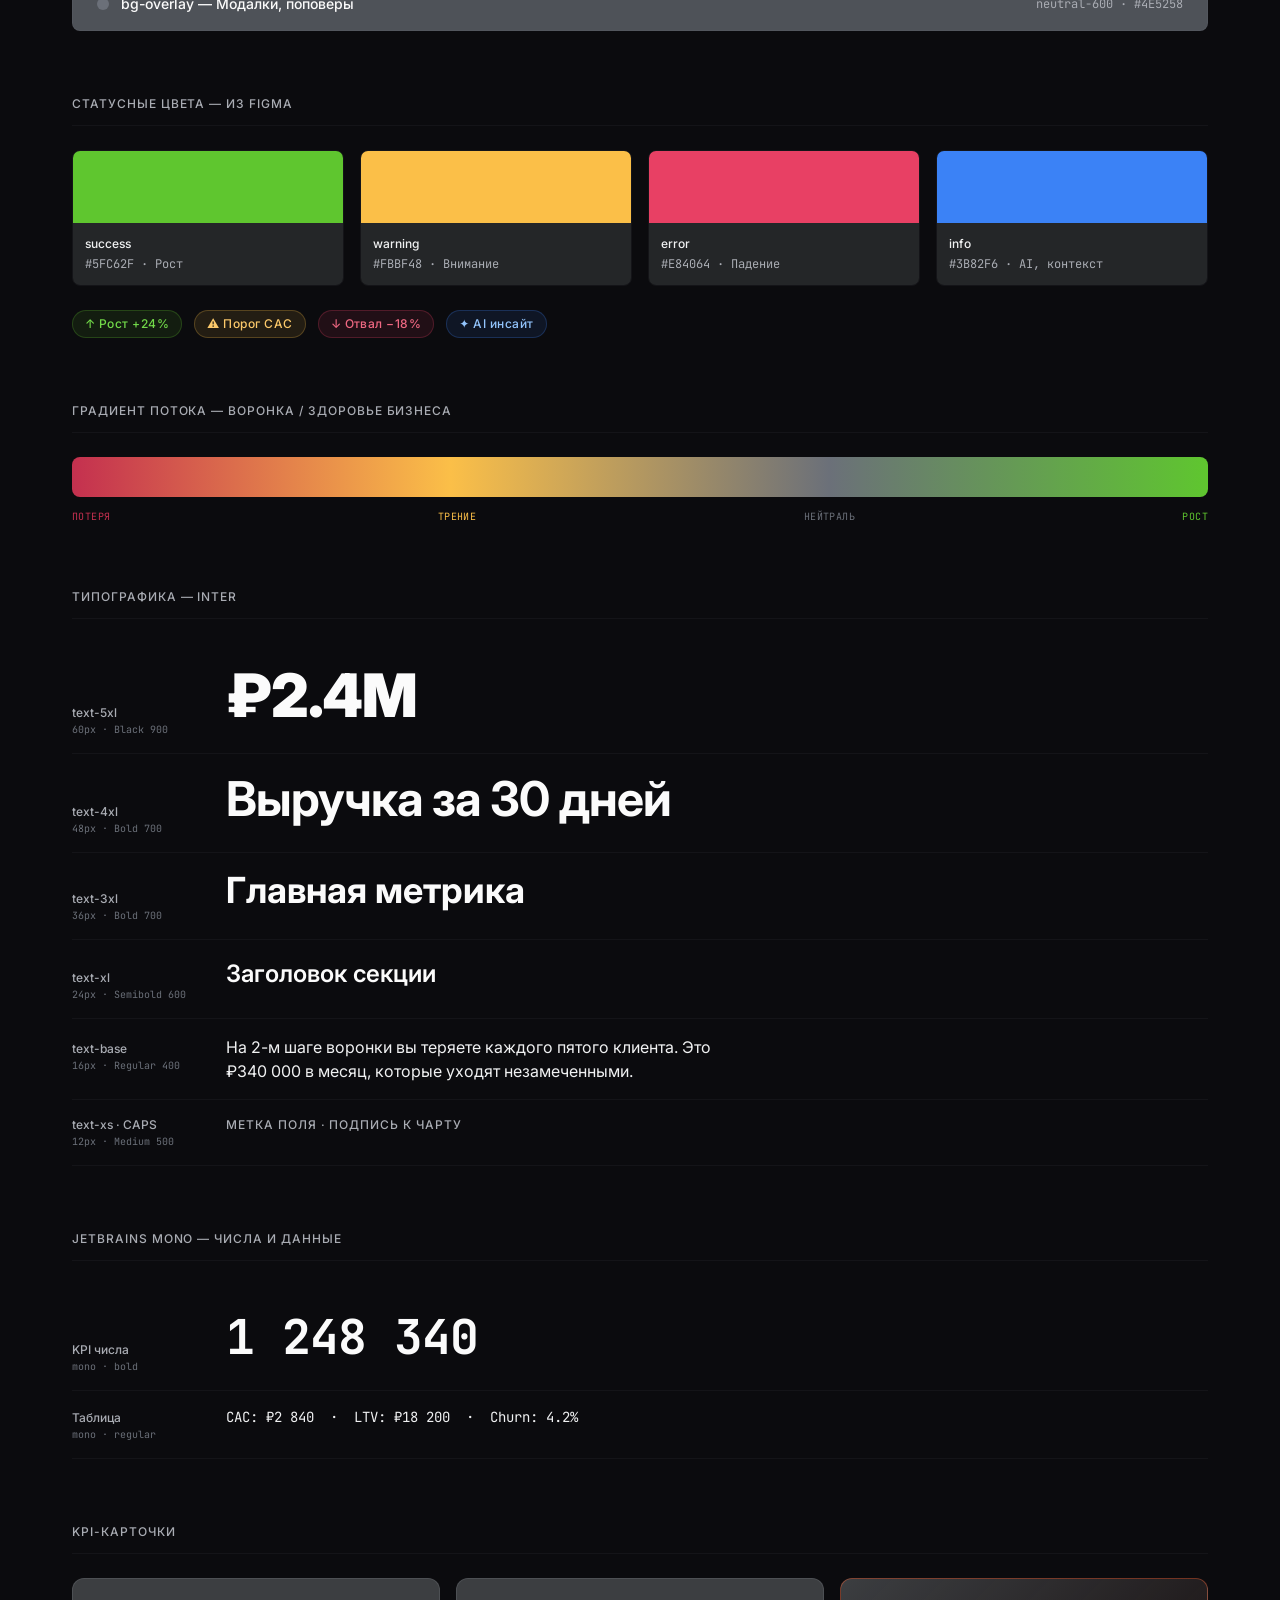
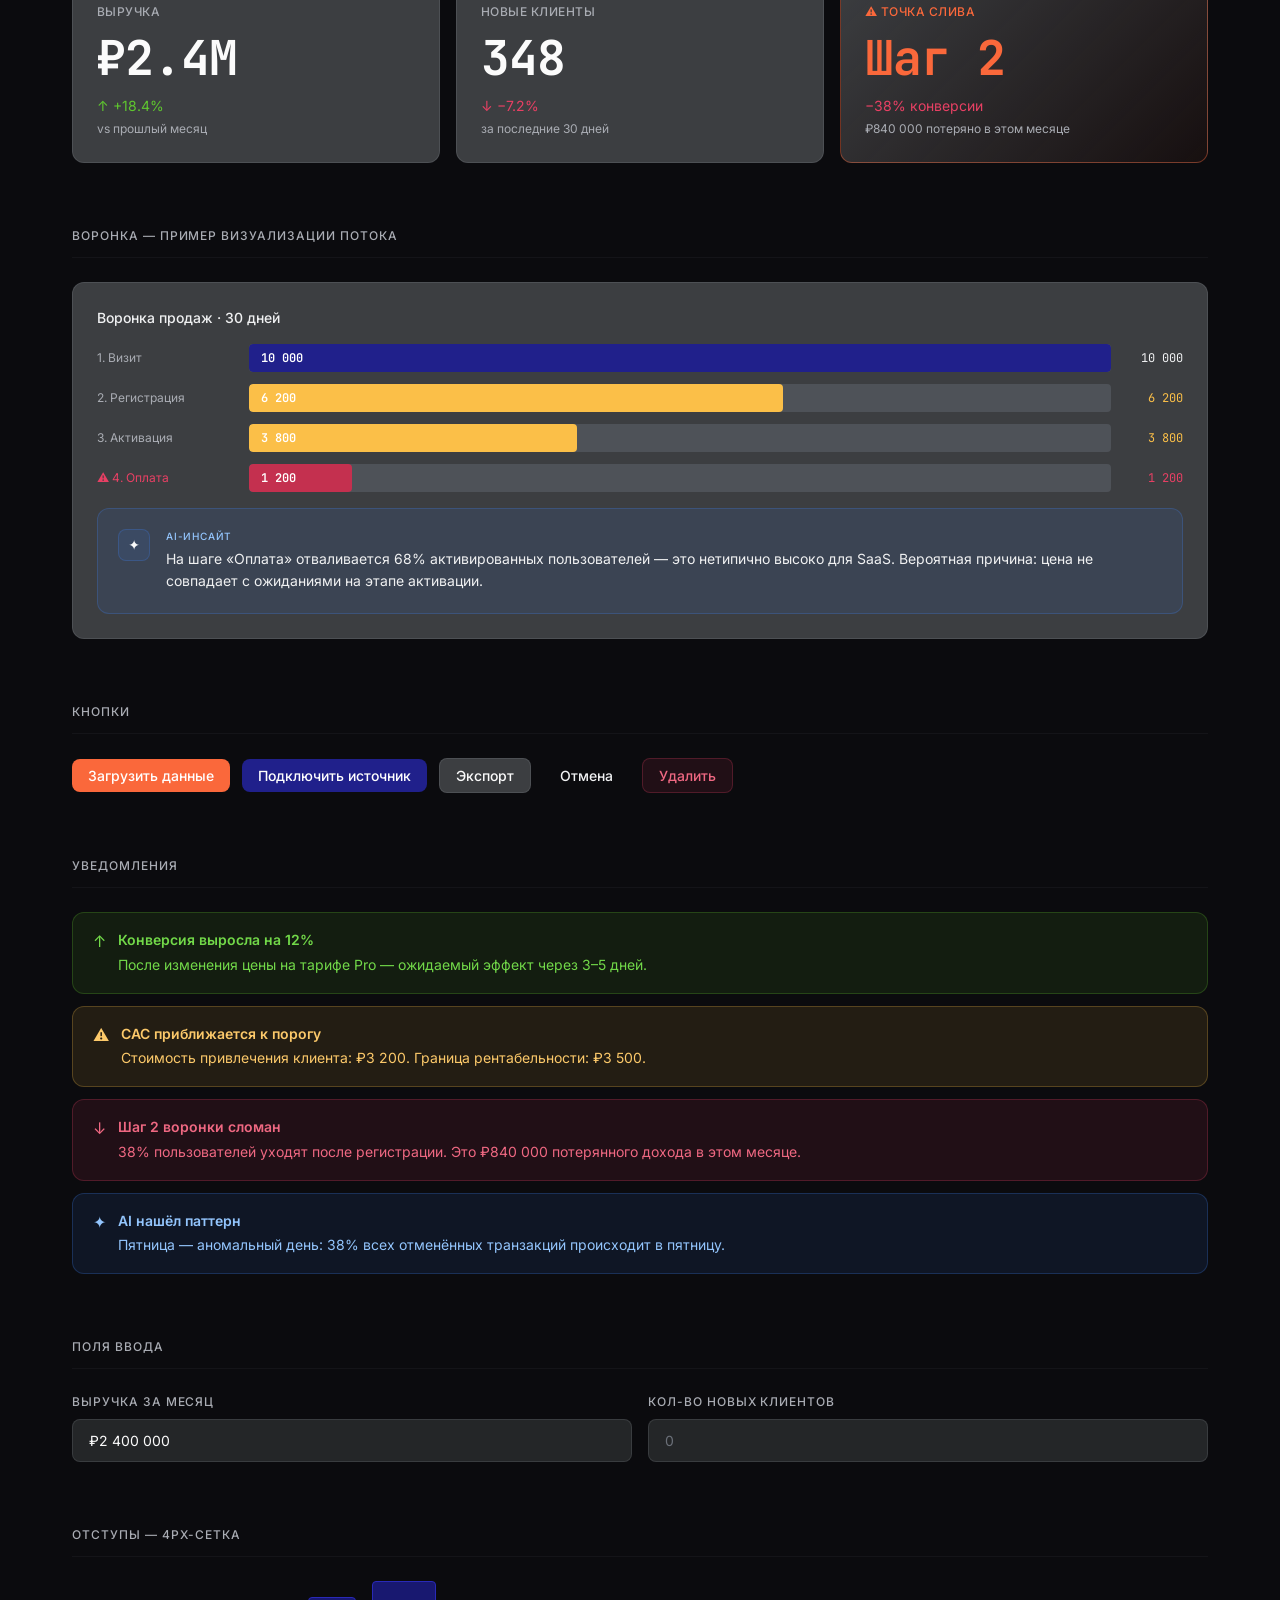
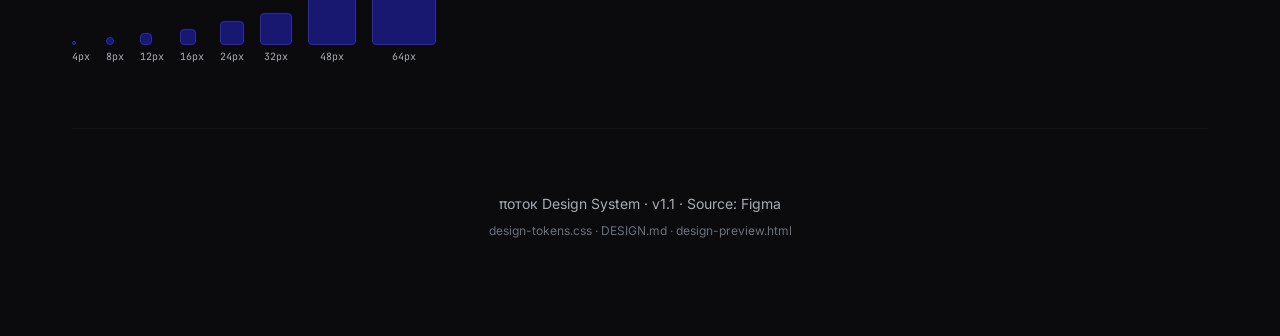
==== commit 24155ecc: "Sync design tokens with Figma palette (v1.1) Updated all colors to match the actual Figma file: - Ac" ====
--- a/design-preview.html
+++ b/design-preview.html
@@ -47,18 +47,38 @@
       font-size: var(--text-5xl);
       font-weight: var(--weight-black);
       letter-spacing: var(--tracking-tight);
-      background: linear-gradient(135deg, var(--color-brand-primary-light) 0%, var(--color-steel) 100%);
-      -webkit-background-clip: text;
-      -webkit-text-fill-color: transparent;
-      background-clip: text;
+      color: var(--text-primary);
       line-height: var(--leading-tight);
-      margin-bottom: var(--space-4);
-    }
-    .hero-sub {
+      margin-bottom: var(--space-2);
+    }
+    .hero-logo span { color: var(--color-brand-primary-light); }
+    .hero-badge {
+      display: inline-flex;
+      align-items: center;
+      gap: var(--space-2);
+      background: var(--bg-elevated);
+      border: 1px solid var(--border-default);
+      border-radius: var(--radius-full);
+      padding: var(--space-1) var(--space-4);
+      font-size: var(--text-xs);
       color: var(--text-muted);
-      font-size: var(--text-sm);
       letter-spacing: var(--tracking-wide);
       text-transform: uppercase;
+      margin-top: var(--space-4);
+    }
+
+    /* Figma source note */
+    .figma-note {
+      display: inline-flex;
+      align-items: center;
+      gap: var(--space-2);
+      background: rgba(59, 130, 246, 0.06);
+      border: 1px solid rgba(59, 130, 246, 0.18);
+      border-radius: var(--radius-md);
+      padding: var(--space-3) var(--space-4);
+      font-size: var(--text-xs);
+      color: var(--color-info-light);
+      margin-bottom: var(--space-6);
     }
 
     /* Color swatch */
@@ -68,22 +88,47 @@
       border: 1px solid var(--border-subtle);
     }
     .swatch-color {
-      height: 80px;
+      height: 72px;
     }
     .swatch-info {
       padding: var(--space-3);
-      background: var(--bg-surface);
+      background: var(--bg-elevated);
     }
     .swatch-name {
       font-size: var(--text-xs);
       font-weight: var(--weight-medium);
       color: var(--text-secondary);
-      margin-bottom: var(--space-1);
+      margin-bottom: 2px;
     }
     .swatch-hex {
       font-family: var(--font-mono);
       font-size: var(--text-xs);
       color: var(--text-muted);
+    }
+
+    /* Neutral scale row */
+    .neutral-row {
+      display: grid;
+      grid-template-columns: repeat(8, 1fr);
+      gap: 0;
+      border-radius: var(--radius-lg);
+      overflow: hidden;
+      border: 1px solid var(--border-subtle);
+    }
+    .neutral-swatch {
+      padding: 0;
+    }
+    .neutral-swatch-color {
+      height: 80px;
+    }
+    .neutral-swatch-label {
+      padding: var(--space-2) var(--space-2);
+      font-family: var(--font-mono);
+      font-size: 10px;
+      color: var(--text-muted);
+      background: var(--bg-elevated);
+      border-top: 1px solid var(--border-subtle);
+      text-align: center;
     }
 
     /* Background layers */
@@ -96,10 +141,9 @@
       border-radius: var(--radius-md);
       margin-bottom: var(--space-2);
     }
-    .bg-layer-name {
-      font-size: var(--text-sm);
-      font-weight: var(--weight-medium);
-    }
+    .bg-layer-info { display: flex; align-items: center; gap: var(--space-3); }
+    .bg-layer-dot { width: 12px; height: 12px; border-radius: 50%; flex-shrink: 0; }
+    .bg-layer-name { font-size: var(--text-sm); font-weight: var(--weight-medium); }
     .bg-layer-hex {
       font-family: var(--font-mono);
       font-size: var(--text-xs);
@@ -117,26 +161,10 @@
       font-weight: var(--weight-medium);
       letter-spacing: var(--tracking-wide);
     }
-    .badge-success {
-      background: var(--color-success-bg);
-      border: 1px solid var(--color-success-border);
-      color: var(--color-success-light);
-    }
-    .badge-warning {
-      background: var(--color-warning-bg);
-      border: 1px solid var(--color-warning-border);
-      color: var(--color-warning-light);
-    }
-    .badge-error {
-      background: var(--color-error-bg);
-      border: 1px solid var(--color-error-border);
-      color: var(--color-error-light);
-    }
-    .badge-info {
-      background: var(--color-info-bg);
-      border: 1px solid var(--color-info-border);
-      color: var(--color-info-light);
-    }
+    .badge-success { background: var(--color-success-bg); border: 1px solid var(--color-success-border); color: var(--color-success-light); }
+    .badge-warning { background: var(--color-warning-bg); border: 1px solid var(--color-warning-border); color: var(--color-warning-light); }
+    .badge-error   { background: var(--color-error-bg);   border: 1px solid var(--color-error-border);   color: var(--color-error-light); }
+    .badge-info    { background: var(--color-info-bg);    border: 1px solid var(--color-info-border);    color: var(--color-info-light); }
 
     /* Buttons */
     .btn {
@@ -152,32 +180,14 @@
       transition: all var(--duration-fast) var(--ease-default);
       font-family: var(--font-sans);
     }
-    .btn-primary {
-      background: var(--color-accent);
-      color: #fff;
-    }
+    .btn-primary  { background: var(--color-accent); color: #fff; }
     .btn-primary:hover { background: var(--color-accent-light); }
-    .btn-secondary {
-      background: var(--bg-surface);
-      color: var(--text-primary);
-      border: 1px solid var(--border-default);
-    }
+    .btn-secondary { background: var(--bg-surface); color: var(--text-primary); border: 1px solid var(--border-default); }
     .btn-secondary:hover { background: var(--bg-overlay); }
-    .btn-ghost {
-      background: transparent;
-      color: var(--text-secondary);
-      border: 1px solid transparent;
-    }
+    .btn-ghost { background: transparent; color: var(--text-secondary); border: 1px solid transparent; }
     .btn-ghost:hover { background: var(--bg-hover); }
-    .btn-danger {
-      background: var(--color-error-bg);
-      color: var(--color-error-light);
-      border: 1px solid var(--color-error-border);
-    }
-    .btn-brand {
-      background: var(--color-brand-primary);
-      color: #fff;
-    }
+    .btn-danger { background: var(--color-error-bg); color: var(--color-error-light); border: 1px solid var(--color-error-border); }
+    .btn-brand { background: var(--color-brand-primary); color: #fff; }
 
     /* KPI card */
     .kpi-card {
@@ -202,23 +212,13 @@
       letter-spacing: var(--tracking-tight);
       color: var(--text-primary);
     }
-    .kpi-delta {
-      display: inline-flex;
-      align-items: center;
-      gap: 2px;
-      font-size: var(--text-sm);
-      margin-top: var(--space-2);
-      margin-bottom: var(--space-1);
-    }
+    .kpi-delta { display: inline-flex; align-items: center; gap: 2px; font-size: var(--text-sm); margin-top: var(--space-2); margin-bottom: var(--space-1); }
     .kpi-delta-pos { color: var(--color-success); }
     .kpi-delta-neg { color: var(--color-error); }
-    .kpi-context {
-      font-size: var(--text-xs);
-      color: var(--text-muted);
-    }
+    .kpi-context { font-size: var(--text-xs); color: var(--text-muted); }
     .kpi-card-critical {
       border-color: var(--border-accent);
-      background: linear-gradient(135deg, var(--bg-surface) 0%, rgba(236,78,32,0.04) 100%);
+      background: linear-gradient(135deg, var(--bg-surface) 0%, rgba(250,104,59,0.05) 100%);
     }
 
     /* Flow bar */
@@ -228,201 +228,70 @@
       border-radius: var(--radius-lg);
       padding: var(--space-6);
     }
-    .flow-title {
-      font-size: var(--text-sm);
-      font-weight: var(--weight-medium);
-      color: var(--text-secondary);
-      margin-bottom: var(--space-4);
-    }
-    .funnel-step {
-      display: flex;
-      align-items: center;
-      margin-bottom: var(--space-3);
-      gap: var(--space-3);
-    }
-    .funnel-label {
-      font-size: var(--text-xs);
-      color: var(--text-muted);
-      width: 140px;
-      flex-shrink: 0;
-    }
-    .funnel-bar-bg {
-      flex: 1;
-      height: 28px;
-      background: var(--bg-overlay);
-      border-radius: var(--radius-sm);
-      overflow: hidden;
-      position: relative;
-    }
-    .funnel-bar-fill {
-      height: 100%;
-      border-radius: var(--radius-sm);
-      display: flex;
-      align-items: center;
-      padding-left: var(--space-3);
-      font-family: var(--font-mono);
-      font-size: var(--text-xs);
-      font-weight: var(--weight-semibold);
-      color: #fff;
-      transition: width var(--duration-slow) var(--ease-out);
-    }
-    .funnel-value {
-      font-family: var(--font-mono);
-      font-size: var(--text-xs);
-      color: var(--text-secondary);
-      width: 60px;
-      text-align: right;
-    }
-    .funnel-drop {
-      font-size: var(--text-xs);
-      color: var(--color-error);
-      margin-left: auto;
-      font-family: var(--font-mono);
-    }
+    .flow-title { font-size: var(--text-sm); font-weight: var(--weight-medium); color: var(--text-secondary); margin-bottom: var(--space-4); }
+    .funnel-step { display: flex; align-items: center; margin-bottom: var(--space-3); gap: var(--space-3); }
+    .funnel-label { font-size: var(--text-xs); color: var(--text-muted); width: 140px; flex-shrink: 0; }
+    .funnel-bar-bg { flex: 1; height: 28px; background: var(--bg-overlay); border-radius: var(--radius-sm); overflow: hidden; }
+    .funnel-bar-fill { height: 100%; border-radius: var(--radius-sm); display: flex; align-items: center; padding-left: var(--space-3); font-family: var(--font-mono); font-size: var(--text-xs); font-weight: var(--weight-semibold); color: #fff; }
+    .funnel-value { font-family: var(--font-mono); font-size: var(--text-xs); color: var(--text-secondary); width: 60px; text-align: right; }
 
     /* AI insight */
-    .ai-insight {
-      background: var(--color-info-bg);
-      border: 1px solid var(--color-info-border);
-      border-radius: var(--radius-lg);
-      padding: var(--space-5);
-      display: flex;
-      gap: var(--space-4);
-    }
-    .ai-icon {
-      width: 32px;
-      height: 32px;
-      background: var(--color-info-bg);
-      border: 1px solid var(--color-info-border);
-      border-radius: var(--radius-md);
-      display: flex;
-      align-items: center;
-      justify-content: center;
-      font-size: 14px;
-      flex-shrink: 0;
-    }
-    .ai-text {
-      font-size: var(--text-sm);
-      color: var(--text-secondary);
-      line-height: var(--leading-relaxed);
-    }
-    .ai-label {
-      font-size: var(--text-2xs);
-      font-weight: var(--weight-medium);
-      letter-spacing: var(--tracking-wider);
-      text-transform: uppercase;
-      color: var(--color-info-light);
-      margin-bottom: var(--space-1);
-    }
+    .ai-insight { background: var(--color-info-bg); border: 1px solid var(--color-info-border); border-radius: var(--radius-lg); padding: var(--space-5); display: flex; gap: var(--space-4); margin-top: var(--space-4); }
+    .ai-icon { width: 32px; height: 32px; background: var(--color-info-bg); border: 1px solid var(--color-info-border); border-radius: var(--radius-md); display: flex; align-items: center; justify-content: center; font-size: 14px; flex-shrink: 0; }
+    .ai-label { font-size: var(--text-2xs); font-weight: var(--weight-medium); letter-spacing: var(--tracking-wider); text-transform: uppercase; color: var(--color-info-light); margin-bottom: var(--space-1); }
+    .ai-text { font-size: var(--text-sm); color: var(--text-secondary); line-height: var(--leading-relaxed); }
 
     /* Typography specimens */
-    .type-row {
-      display: flex;
-      align-items: baseline;
-      gap: var(--space-6);
-      padding: var(--space-4) 0;
-      border-bottom: 1px solid var(--border-subtle);
-    }
-    .type-meta {
-      width: 130px;
-      flex-shrink: 0;
-    }
-    .type-name {
-      font-size: var(--text-xs);
-      font-weight: var(--weight-medium);
-      color: var(--text-muted);
-    }
-    .type-size {
-      font-family: var(--font-mono);
-      font-size: var(--text-2xs);
-      color: var(--text-disabled);
-    }
+    .type-row { display: flex; align-items: baseline; gap: var(--space-6); padding: var(--space-4) 0; border-bottom: 1px solid var(--border-subtle); }
+    .type-meta { width: 130px; flex-shrink: 0; }
+    .type-name { font-size: var(--text-xs); font-weight: var(--weight-medium); color: var(--text-muted); }
+    .type-size { font-family: var(--font-mono); font-size: var(--text-2xs); color: var(--neutral-500); }
 
     /* Flow gradient */
-    .flow-gradient {
-      height: 40px;
-      border-radius: var(--radius-md);
-      background: linear-gradient(to right, var(--flow-loss), var(--flow-friction), var(--flow-neutral), var(--flow-gain));
-      margin-bottom: var(--space-3);
-    }
-    .flow-labels {
-      display: flex;
-      justify-content: space-between;
-    }
-    .flow-label {
-      font-size: var(--text-2xs);
-      font-family: var(--font-mono);
-      color: var(--text-muted);
-      text-transform: uppercase;
-      letter-spacing: var(--tracking-wide);
-    }
-
-    /* Divider */
-    hr { border: none; border-top: 1px solid var(--border-subtle); margin: var(--space-8) 0; }
-
-    /* Alert-style component */
-    .alert {
-      border-radius: var(--radius-lg);
-      padding: var(--space-4) var(--space-5);
-      display: flex;
-      gap: var(--space-3);
-      align-items: flex-start;
-      margin-bottom: var(--space-3);
-    }
+    .flow-gradient { height: 40px; border-radius: var(--radius-md); background: linear-gradient(to right, var(--flow-loss), var(--flow-friction), var(--flow-neutral), var(--flow-gain)); margin-bottom: var(--space-3); }
+    .flow-labels { display: flex; justify-content: space-between; }
+    .flow-label { font-size: var(--text-2xs); font-family: var(--font-mono); text-transform: uppercase; letter-spacing: var(--tracking-wide); }
+
+    /* Alert */
+    .alert { border-radius: var(--radius-lg); padding: var(--space-4) var(--space-5); display: flex; gap: var(--space-3); align-items: flex-start; margin-bottom: var(--space-3); }
     .alert-icon { font-size: 16px; line-height: 1.5; flex-shrink: 0; }
     .alert-body { font-size: var(--text-sm); line-height: var(--leading-relaxed); }
     .alert-title { font-weight: var(--weight-semibold); margin-bottom: 2px; }
     .alert-success { background: var(--color-success-bg); border: 1px solid var(--color-success-border); color: var(--color-success-light); }
     .alert-warning { background: var(--color-warning-bg); border: 1px solid var(--color-warning-border); color: var(--color-warning-light); }
-    .alert-error { background: var(--color-error-bg); border: 1px solid var(--color-error-border); color: var(--color-error-light); }
-    .alert-info { background: var(--color-info-bg); border: 1px solid var(--color-info-border); color: var(--color-info-light); }
+    .alert-error   { background: var(--color-error-bg);   border: 1px solid var(--color-error-border);   color: var(--color-error-light); }
+    .alert-info    { background: var(--color-info-bg);    border: 1px solid var(--color-info-border);    color: var(--color-info-light); }
 
     /* Input */
-    .input {
-      width: 100%;
-      padding: var(--space-3) var(--space-4);
-      background: var(--bg-surface);
-      border: 1px solid var(--border-default);
-      border-radius: var(--radius-md);
-      color: var(--text-primary);
-      font-family: var(--font-sans);
-      font-size: var(--text-sm);
-      outline: none;
-      transition: border-color var(--duration-fast) var(--ease-default);
-    }
+    .input { width: 100%; padding: var(--space-3) var(--space-4); background: var(--bg-elevated); border: 1px solid var(--border-default); border-radius: var(--radius-md); color: var(--text-primary); font-family: var(--font-sans); font-size: var(--text-sm); outline: none; transition: border-color var(--duration-fast); }
     .input:focus { border-color: var(--border-strong); box-shadow: var(--shadow-brand); }
-    .input::placeholder { color: var(--text-disabled); }
-
-    /* Card surface */
-    .card {
-      background: var(--bg-surface);
-      border: 1px solid var(--border-default);
-      border-radius: var(--radius-lg);
-      padding: var(--space-5);
-      box-shadow: var(--shadow-md);
-    }
-
-    /* Spacing demonstration */
-    .space-demo {
-      display: flex;
-      align-items: flex-end;
-      gap: var(--space-4);
-    }
-    .space-box {
-      background: var(--color-brand-primary-dim);
-      border: 1px solid var(--color-brand-primary-light);
-      border-radius: var(--radius-sm);
-      display: flex;
+    .input::placeholder { color: var(--neutral-500); }
+
+    /* Logo display */
+    .logo-icon {
+      display: inline-flex;
       align-items: center;
       justify-content: center;
-    }
-    .space-label {
-      font-family: var(--font-mono);
-      font-size: var(--text-2xs);
-      color: var(--text-muted);
-      text-align: center;
-      margin-top: var(--space-1);
-    }
+      width: 56px;
+      height: 56px;
+      background: var(--color-brand-primary);
+      border-radius: 14px;
+      font-size: 28px;
+      font-weight: var(--weight-black);
+      color: #fff;
+      font-family: var(--font-sans);
+    }
+    .logo-wordmark {
+      font-size: var(--text-2xl);
+      font-weight: var(--weight-black);
+      color: var(--text-primary);
+      letter-spacing: var(--tracking-tight);
+    }
+
+    /* Spacing demo */
+    .space-demo { display: flex; align-items: flex-end; gap: var(--space-4); }
+    .space-box { background: var(--color-brand-primary-dim); border: 1px solid var(--color-brand-primary-light); border-radius: var(--radius-sm); }
+    .space-label { font-family: var(--font-mono); font-size: var(--text-2xs); color: var(--text-muted); text-align: center; margin-top: var(--space-1); }
   </style>
 </head>
 <body>
@@ -430,114 +299,177 @@
 
   <!-- Hero -->
   <div class="hero">
-    <div class="hero-logo">πоток</div>
-    <div class="hero-sub">Design System — v1.0 · Dark Theme · For Review</div>
+    <div class="hero-logo"><span>π</span>оток</div>
+    <div style="display:flex; justify-content:center; margin-top: var(--space-3);">
+      <span class="hero-badge">Design System · v1.1 · Dark Theme</span>
+    </div>
+  </div>
+
+  <!-- Figma source note -->
+  <div style="margin-bottom: var(--space-12);">
+    <div class="figma-note">
+      ✦ Палитра синхронизирована с Figma-файлом — accent #FA683B, success #5FC62F, error #E84064, neutral scale #0B0B0E→#FBFBFB
+    </div>
+  </div>
+
+
+  <!-- BRAND IDENTITY -->
+  <div class="section">
+    <div class="section-title">Логотип и идентичность</div>
+    <div class="flex-row" style="gap: var(--space-8); align-items: center; padding: var(--space-8); background: var(--bg-elevated); border-radius: var(--radius-lg); border: 1px solid var(--border-default); margin-bottom: var(--space-4);">
+      <div class="logo-icon">π</div>
+      <div class="logo-wordmark">Поток</div>
+    </div>
+    <div class="flex-row" style="gap: var(--space-8); align-items: center; padding: var(--space-8); background: var(--color-brand-primary); border-radius: var(--radius-lg);">
+      <div style="display:inline-flex; align-items:center; justify-content:center; width:56px; height:56px; background:rgba(255,255,255,0.15); border-radius:14px; font-size:28px; font-weight:900; color:#fff;">π</div>
+      <div style="font-size: var(--text-2xl); font-weight: 900; color: #fff; letter-spacing: var(--tracking-tight);">Поток</div>
+    </div>
   </div>
 
 
   <!-- BRAND COLORS -->
   <div class="section">
-    <div class="section-title">Бренд-палитра</div>
-    <div class="grid-4" style="margin-bottom: var(--space-6);">
+    <div class="section-title">Бренд-цвета</div>
+    <div class="grid-4" style="margin-bottom: var(--space-4);">
       <div class="swatch">
         <div class="swatch-color" style="background:#20208B;"></div>
         <div class="swatch-info">
-          <div class="swatch-name">--color-brand-primary</div>
-          <div class="swatch-hex">#20208B · Основной синий</div>
+          <div class="swatch-name">brand-primary</div>
+          <div class="swatch-hex">#20208B</div>
         </div>
       </div>
       <div class="swatch">
-        <div class="swatch-color" style="background:#EC4E20;"></div>
-        <div class="swatch-info">
-          <div class="swatch-name">--color-accent</div>
-          <div class="swatch-hex">#EC4E20 · Акцентный оранжевый</div>
-        </div>
-      </div>
-      <div class="swatch">
-        <div class="swatch-color" style="background:#C0D6DF;"></div>
-        <div class="swatch-info">
-          <div class="swatch-name">--color-steel</div>
-          <div class="swatch-hex">#C0D6DF · Стальной голубой</div>
-        </div>
-      </div>
-      <div class="swatch">
-        <div class="swatch-color" style="background:#FBFBFB;"></div>
-        <div class="swatch-info">
-          <div class="swatch-name">--text-primary</div>
-          <div class="swatch-hex">#FBFBFB · Почти белый</div>
-        </div>
-      </div>
-    </div>
-
-    <!-- Extended brand shades -->
-    <div class="grid-4">
-      <div class="swatch">
-        <div class="swatch-color" style="background:#2D2DC0;"></div>
+        <div class="swatch-color" style="background:#2929B8;"></div>
         <div class="swatch-info">
           <div class="swatch-name">brand-primary-light</div>
-          <div class="swatch-hex">#2D2DC0 · Hover</div>
+          <div class="swatch-hex">#2929B8 · hover</div>
         </div>
       </div>
       <div class="swatch">
-        <div class="swatch-color" style="background:#181870;"></div>
+        <div class="swatch-color" style="background:#FA683B;"></div>
         <div class="swatch-info">
-          <div class="swatch-name">brand-primary-dim</div>
-          <div class="swatch-hex">#181870 · Pressed</div>
+          <div class="swatch-name">accent</div>
+          <div class="swatch-hex">#FA683B · CTA</div>
         </div>
       </div>
       <div class="swatch">
-        <div class="swatch-color" style="background:#F5673A;"></div>
+        <div class="swatch-color" style="background:#FB7D55;"></div>
         <div class="swatch-info">
           <div class="swatch-name">accent-light</div>
-          <div class="swatch-hex">#F5673A · Hover</div>
-        </div>
-      </div>
-      <div class="swatch">
-        <div class="swatch-color" style="background:#C93D12;"></div>
-        <div class="swatch-info">
-          <div class="swatch-name">accent-dim</div>
-          <div class="swatch-hex">#C93D12 · Pressed</div>
-        </div>
-      </div>
+          <div class="swatch-hex">#FB7D55 · hover</div>
+        </div>
+      </div>
+    </div>
+  </div>
+
+
+  <!-- NEUTRAL SCALE -->
+  <div class="section">
+    <div class="section-title">Нейтральная шкала — из Figma</div>
+    <div class="neutral-row">
+      <div class="neutral-swatch">
+        <div class="neutral-swatch-color" style="background:#0B0B0E;"></div>
+        <div class="neutral-swatch-label">#0B0B0E<br>900</div>
+      </div>
+      <div class="neutral-swatch">
+        <div class="neutral-swatch-color" style="background:#242628;"></div>
+        <div class="neutral-swatch-label">#242628<br>800</div>
+      </div>
+      <div class="neutral-swatch">
+        <div class="neutral-swatch-color" style="background:#3C3E41;"></div>
+        <div class="neutral-swatch-label">#3C3E41<br>700</div>
+      </div>
+      <div class="neutral-swatch">
+        <div class="neutral-swatch-color" style="background:#4E5258;"></div>
+        <div class="neutral-swatch-label">#4E5258<br>600</div>
+      </div>
+      <div class="neutral-swatch">
+        <div class="neutral-swatch-color" style="background:#6B7079;"></div>
+        <div class="neutral-swatch-label">#6B7079<br>500</div>
+      </div>
+      <div class="neutral-swatch">
+        <div class="neutral-swatch-color" style="background:#A9ACB3;"></div>
+        <div class="neutral-swatch-label" style="color:#3C3E41;">#A9ACB3<br>400</div>
+      </div>
+      <div class="neutral-swatch">
+        <div class="neutral-swatch-color" style="background:#F0F1F2;"></div>
+        <div class="neutral-swatch-label" style="color:#3C3E41;">#F0F1F2<br>200</div>
+      </div>
+      <div class="neutral-swatch">
+        <div class="neutral-swatch-color" style="background:#FBFBFB; border-right: none;"></div>
+        <div class="neutral-swatch-label" style="color:#3C3E41;">#FBFBFB<br>100</div>
+      </div>
+    </div>
+  </div>
+
+
+  <!-- BACKGROUND LAYERS -->
+  <div class="section">
+    <div class="section-title">Фоновый стек — тёмная тема</div>
+    <div class="bg-layer" style="background: #0B0B0E;">
+      <div class="bg-layer-info">
+        <div class="bg-layer-dot" style="background:#242628; border: 1px solid #3C3E41;"></div>
+        <span class="bg-layer-name">bg-base — Страница</span>
+      </div>
+      <span class="bg-layer-hex">neutral-900 · #0B0B0E</span>
+    </div>
+    <div class="bg-layer" style="background: #242628;">
+      <div class="bg-layer-info">
+        <div class="bg-layer-dot" style="background:#3C3E41;"></div>
+        <span class="bg-layer-name">bg-elevated — Сайдбар, хедер</span>
+      </div>
+      <span class="bg-layer-hex">neutral-800 · #242628</span>
+    </div>
+    <div class="bg-layer" style="background: #3C3E41;">
+      <div class="bg-layer-info">
+        <div class="bg-layer-dot" style="background:#4E5258;"></div>
+        <span class="bg-layer-name">bg-surface — Карточки, панели</span>
+      </div>
+      <span class="bg-layer-hex">neutral-700 · #3C3E41</span>
+    </div>
+    <div class="bg-layer" style="background: #4E5258;">
+      <div class="bg-layer-info">
+        <div class="bg-layer-dot" style="background:#6B7079;"></div>
+        <span class="bg-layer-name">bg-overlay — Модалки, поповеры</span>
+      </div>
+      <span class="bg-layer-hex">neutral-600 · #4E5258</span>
     </div>
   </div>
 
 
   <!-- STATUS COLORS -->
   <div class="section">
-    <div class="section-title">Статусные цвета</div>
+    <div class="section-title">Статусные цвета — из Figma</div>
     <div class="grid-4" style="margin-bottom: var(--space-6);">
       <div class="swatch">
-        <div class="swatch-color" style="background:#22C55E;"></div>
+        <div class="swatch-color" style="background:#5FC62F;"></div>
         <div class="swatch-info">
-          <div class="swatch-name">--color-success</div>
-          <div class="swatch-hex">#22C55E · Рост, позитив</div>
+          <div class="swatch-name">success</div>
+          <div class="swatch-hex">#5FC62F · Рост</div>
         </div>
       </div>
       <div class="swatch">
-        <div class="swatch-color" style="background:#F59E0B;"></div>
+        <div class="swatch-color" style="background:#FBBF48;"></div>
         <div class="swatch-info">
-          <div class="swatch-name">--color-warning</div>
-          <div class="swatch-hex">#F59E0B · Внимание, порог</div>
+          <div class="swatch-name">warning</div>
+          <div class="swatch-hex">#FBBF48 · Внимание</div>
         </div>
       </div>
       <div class="swatch">
-        <div class="swatch-color" style="background:#EF4444;"></div>
+        <div class="swatch-color" style="background:#E84064;"></div>
         <div class="swatch-info">
-          <div class="swatch-name">--color-error</div>
-          <div class="swatch-hex">#EF4444 · Падение, слив</div>
+          <div class="swatch-name">error</div>
+          <div class="swatch-hex">#E84064 · Падение</div>
         </div>
       </div>
       <div class="swatch">
         <div class="swatch-color" style="background:#3B82F6;"></div>
         <div class="swatch-info">
-          <div class="swatch-name">--color-info</div>
+          <div class="swatch-name">info</div>
           <div class="swatch-hex">#3B82F6 · AI, контекст</div>
         </div>
       </div>
     </div>
-
-    <!-- Status badges in use -->
     <div class="flex-row">
       <span class="badge badge-success">↑ Рост +24%</span>
       <span class="badge badge-warning">⚠ Порог CAC</span>
@@ -547,31 +479,9 @@
   </div>
 
 
-  <!-- BACKGROUND LAYERS -->
-  <div class="section">
-    <div class="section-title">Фоновый стек — тёмная тема</div>
-    <div class="bg-layer" style="background: #000000;">
-      <span class="bg-layer-name">bg-base — Страница</span>
-      <span class="bg-layer-hex">#000000</span>
-    </div>
-    <div class="bg-layer" style="background: #0A0A14;">
-      <span class="bg-layer-name">bg-elevated — Сайдбар, хедер</span>
-      <span class="bg-layer-hex">#0A0A14</span>
-    </div>
-    <div class="bg-layer" style="background: #12121E;">
-      <span class="bg-layer-name">bg-surface — Карточки, панели</span>
-      <span class="bg-layer-hex">#12121E</span>
-    </div>
-    <div class="bg-layer" style="background: #1A1A2E;">
-      <span class="bg-layer-name">bg-overlay — Модалки, поповеры</span>
-      <span class="bg-layer-hex">#1A1A2E</span>
-    </div>
-  </div>
-
-
   <!-- DATA VISUALIZATION GRADIENT -->
   <div class="section">
-    <div class="section-title">Градиент потока — визуализация воронки</div>
+    <div class="section-title">Градиент потока — воронка / здоровье бизнеса</div>
     <div class="flow-gradient"></div>
     <div class="flow-labels">
       <span class="flow-label" style="color: var(--flow-loss);">Потеря</span>
@@ -591,7 +501,7 @@
         <div class="type-name">text-5xl</div>
         <div class="type-size">60px · Black 900</div>
       </div>
-      <div style="font-size: var(--text-5xl); font-weight: var(--weight-black); line-height: var(--leading-tight); letter-spacing: var(--tracking-tight);">₽2.4М</div>
+      <div style="font-size: var(--text-5xl); font-weight: 900; line-height: 1.2; letter-spacing: -0.02em;">₽2.4М</div>
     </div>
 
     <div class="type-row">
@@ -599,7 +509,7 @@
         <div class="type-name">text-4xl</div>
         <div class="type-size">48px · Bold 700</div>
       </div>
-      <div style="font-size: var(--text-4xl); font-weight: var(--weight-bold); line-height: var(--leading-tight); letter-spacing: var(--tracking-tight);">Выручка за 30 дней</div>
+      <div style="font-size: var(--text-4xl); font-weight: 700; line-height: 1.2; letter-spacing: -0.02em;">Выручка за 30 дней</div>
     </div>
 
     <div class="type-row">
@@ -607,7 +517,7 @@
         <div class="type-name">text-3xl</div>
         <div class="type-size">36px · Bold 700</div>
       </div>
-      <div style="font-size: var(--text-3xl); font-weight: var(--weight-bold); line-height: var(--leading-tight);">Главная метрика</div>
+      <div style="font-size: var(--text-3xl); font-weight: 700; line-height: 1.2;">Главная метрика</div>
     </div>
 
     <div class="type-row">
@@ -615,7 +525,7 @@
         <div class="type-name">text-xl</div>
         <div class="type-size">24px · Semibold 600</div>
       </div>
-      <div style="font-size: var(--text-xl); font-weight: var(--weight-semibold);">Заголовок секции</div>
+      <div style="font-size: var(--text-xl); font-weight: 600;">Заголовок секции</div>
     </div>
 
     <div class="type-row">
@@ -623,17 +533,17 @@
         <div class="type-name">text-base</div>
         <div class="type-size">16px · Regular 400</div>
       </div>
-      <div style="font-size: var(--text-base); color: var(--text-secondary); max-width: 500px;">
+      <div style="font-size: 1rem; color: var(--text-secondary); max-width: 500px;">
         На 2-м шаге воронки вы теряете каждого пятого клиента. Это ₽340 000 в месяц, которые уходят незамеченными.
       </div>
     </div>
 
     <div class="type-row">
       <div class="type-meta">
-        <div class="type-name">text-xs · uppercase</div>
+        <div class="type-name">text-xs · CAPS</div>
         <div class="type-size">12px · Medium 500</div>
       </div>
-      <div style="font-size: var(--text-xs); font-weight: var(--weight-medium); letter-spacing: var(--tracking-wider); text-transform: uppercase; color: var(--text-muted);">Метка поля · Подпись к чарту</div>
+      <div style="font-size: 0.75rem; font-weight: 500; letter-spacing: 0.08em; text-transform: uppercase; color: var(--text-muted);">Метка поля · Подпись к чарту</div>
     </div>
   </div>
 
@@ -642,22 +552,12 @@
   <div class="section">
     <div class="section-title">JetBrains Mono — числа и данные</div>
     <div class="type-row">
-      <div class="type-meta">
-        <div class="type-name">KPI числа</div>
-        <div class="type-size">mono · bold</div>
-      </div>
-      <div style="font-family: var(--font-mono); font-size: var(--text-4xl); font-weight: var(--weight-bold); letter-spacing: var(--tracking-tight);">
-        1 248 340
-      </div>
+      <div class="type-meta"><div class="type-name">KPI числа</div><div class="type-size">mono · bold</div></div>
+      <div style="font-family: var(--font-mono); font-size: var(--text-4xl); font-weight: 700; letter-spacing: -0.02em;">1 248 340</div>
     </div>
     <div class="type-row">
-      <div class="type-meta">
-        <div class="type-name">Таблица</div>
-        <div class="type-size">mono · regular</div>
-      </div>
-      <div style="font-family: var(--font-mono); font-size: var(--text-sm); color: var(--text-secondary);">
-        CAC: ₽2 840 &nbsp;·&nbsp; LTV: ₽18 200 &nbsp;·&nbsp; Churn: 4.2%
-      </div>
+      <div class="type-meta"><div class="type-name">Таблица</div><div class="type-size">mono · regular</div></div>
+      <div style="font-family: var(--font-mono); font-size: var(--text-sm); color: var(--text-secondary);">CAC: ₽2 840 &nbsp;·&nbsp; LTV: ₽18 200 &nbsp;·&nbsp; Churn: 4.2%</div>
     </div>
   </div>
 
@@ -728,15 +628,13 @@
         <div class="funnel-value" style="color: var(--color-error);">1 200</div>
       </div>
 
-      <div style="margin-top: var(--space-4); padding-top: var(--space-4); border-top: 1px solid var(--border-subtle);">
-        <div class="ai-insight">
-          <div class="ai-icon">✦</div>
-          <div>
-            <div class="ai-label">AI-инсайт</div>
-            <div class="ai-text">
-              На шаге «Оплата» отваливается 68% активированных пользователей — это нетипично высоко для SaaS.
-              Вероятная причина: цена не совпадает с ожиданиями на этапе активации. Проверьте, видит ли пользователь цену до активации.
-            </div>
+      <div class="ai-insight">
+        <div class="ai-icon">✦</div>
+        <div>
+          <div class="ai-label">AI-инсайт</div>
+          <div class="ai-text">
+            На шаге «Оплата» отваливается 68% активированных пользователей — это нетипично высоко для SaaS.
+            Вероятная причина: цена не совпадает с ожиданиями на этапе активации.
           </div>
         </div>
       </div>
@@ -754,18 +652,12 @@
       <button class="btn btn-ghost">Отмена</button>
       <button class="btn btn-danger">Удалить</button>
     </div>
-    <div class="flex-row">
-      <span class="badge badge-success">Здоровый рост</span>
-      <span class="badge badge-warning">Нужно внимание</span>
-      <span class="badge badge-error">Критическая потеря</span>
-      <span class="badge badge-info">✦ AI анализ</span>
-    </div>
   </div>
 
 
   <!-- ALERTS -->
   <div class="section">
-    <div class="section-title">Уведомления и состояния</div>
+    <div class="section-title">Уведомления</div>
     <div class="alert alert-success">
       <div class="alert-icon">↑</div>
       <div class="alert-body">
@@ -791,7 +683,7 @@
       <div class="alert-icon">✦</div>
       <div class="alert-body">
         <div class="alert-title">AI нашёл паттерн</div>
-        Пятница — аномальный день: 38% всех отменённых транзакций происходит в пятницу. В других нишах этот показатель — 14%.
+        Пятница — аномальный день: 38% всех отменённых транзакций происходит в пятницу.
       </div>
     </div>
   </div>
@@ -802,11 +694,11 @@
     <div class="section-title">Поля ввода</div>
     <div class="grid-2">
       <div>
-        <label style="display:block; font-size: var(--text-xs); font-weight: var(--weight-medium); letter-spacing: var(--tracking-wide); text-transform: uppercase; color: var(--text-muted); margin-bottom: var(--space-2);">Выручка за месяц</label>
+        <label style="display:block; font-size:0.75rem; font-weight:500; letter-spacing:0.08em; text-transform:uppercase; color:var(--text-muted); margin-bottom:var(--space-2);">Выручка за месяц</label>
         <input class="input" type="text" placeholder="₽0.00" value="₽2 400 000">
       </div>
       <div>
-        <label style="display:block; font-size: var(--text-xs); font-weight: var(--weight-medium); letter-spacing: var(--tracking-wide); text-transform: uppercase; color: var(--text-muted); margin-bottom: var(--space-2);">Кол-во новых клиентов</label>
+        <label style="display:block; font-size:0.75rem; font-weight:500; letter-spacing:0.08em; text-transform:uppercase; color:var(--text-muted); margin-bottom:var(--space-2);">Кол-во новых клиентов</label>
         <input class="input" type="text" placeholder="0">
       </div>
     </div>
@@ -817,50 +709,22 @@
   <div class="section">
     <div class="section-title">Отступы — 4px-сетка</div>
     <div class="space-demo">
-      <div>
-        <div class="space-box" style="width: var(--space-1); height: var(--space-1);"></div>
-        <div class="space-label">4px</div>
-      </div>
-      <div>
-        <div class="space-box" style="width: var(--space-2); height: var(--space-2);"></div>
-        <div class="space-label">8px</div>
-      </div>
-      <div>
-        <div class="space-box" style="width: var(--space-3); height: var(--space-3);"></div>
-        <div class="space-label">12px</div>
-      </div>
-      <div>
-        <div class="space-box" style="width: var(--space-4); height: var(--space-4);"></div>
-        <div class="space-label">16px</div>
-      </div>
-      <div>
-        <div class="space-box" style="width: var(--space-6); height: var(--space-6);"></div>
-        <div class="space-label">24px</div>
-      </div>
-      <div>
-        <div class="space-box" style="width: var(--space-8); height: var(--space-8);"></div>
-        <div class="space-label">32px</div>
-      </div>
-      <div>
-        <div class="space-box" style="width: var(--space-12); height: var(--space-12);"></div>
-        <div class="space-label">48px</div>
-      </div>
-      <div>
-        <div class="space-box" style="width: var(--space-16); height: var(--space-16);"></div>
-        <div class="space-label">64px</div>
-      </div>
+      <div><div class="space-box" style="width:4px;height:4px;"></div><div class="space-label">4px</div></div>
+      <div><div class="space-box" style="width:8px;height:8px;"></div><div class="space-label">8px</div></div>
+      <div><div class="space-box" style="width:12px;height:12px;"></div><div class="space-label">12px</div></div>
+      <div><div class="space-box" style="width:16px;height:16px;"></div><div class="space-label">16px</div></div>
+      <div><div class="space-box" style="width:24px;height:24px;"></div><div class="space-label">24px</div></div>
+      <div><div class="space-box" style="width:32px;height:32px;"></div><div class="space-label">32px</div></div>
+      <div><div class="space-box" style="width:48px;height:48px;"></div><div class="space-label">48px</div></div>
+      <div><div class="space-box" style="width:64px;height:64px;"></div><div class="space-label">64px</div></div>
     </div>
   </div>
 
 
   <!-- FOOTER -->
-  <div style="text-align: center; padding: var(--space-16) 0 var(--space-8); border-top: 1px solid var(--border-subtle); margin-top: var(--space-16);">
-    <div style="font-size: var(--text-sm); color: var(--text-muted);">
-      πоток Design System · v1.0 · Тёмная тема
-    </div>
-    <div style="font-size: var(--text-xs); color: var(--text-disabled); margin-top: var(--space-2);">
-      design-tokens.css · DESIGN.md · design-preview.html
-    </div>
+  <div style="text-align:center; padding:var(--space-16) 0 var(--space-8); border-top:1px solid var(--border-subtle); margin-top:var(--space-16);">
+    <div style="font-size:var(--text-sm); color:var(--text-muted);">πоток Design System · v1.1 · Source: Figma</div>
+    <div style="font-size:var(--text-xs); color:var(--neutral-500); margin-top:var(--space-2);">design-tokens.css · DESIGN.md · design-preview.html</div>
   </div>
 
 </div>
--- a/design-tokens.css
+++ b/design-tokens.css
@@ -1,6 +1,7 @@
 /**
  * πоток — Design Tokens
- * Dark theme. Version 1.0.
+ * Dark theme. Version 1.1.
+ * Source: Figma palette (rYGGvsw5L78w5B6osxk9t9)
  *
  * Usage: import this file once at the root of your app.
  * All tokens are CSS custom properties on :root.
@@ -10,22 +11,34 @@
 
   /* ─────────────────────────────────────────
      BRAND COLORS
-     The founder's palette, extended for UI.
+     From Figma identity file.
   ───────────────────────────────────────── */
 
   --color-brand-primary:       #20208B;   /* Deep blue — main identity */
-  --color-brand-primary-light: #2D2DC0;   /* Hover / active states */
+  --color-brand-primary-light: #2929B8;   /* Hover / active states */
   --color-brand-primary-dim:   #181870;   /* Pressed / subdued */
   --color-brand-primary-glow:  rgba(32, 32, 139, 0.24); /* Focus rings, halos */
 
-  --color-accent:              #EC4E20;   /* Orange — CTAs, critical data */
-  --color-accent-light:        #F5673A;   /* Hover on accent */
-  --color-accent-dim:          #C93D12;   /* Pressed accent */
-  --color-accent-glow:         rgba(236, 78, 32, 0.20); /* Accent emphasis */
-
-  --color-steel:               #C0D6DF;   /* Light blue — secondary elements */
-  --color-steel-dim:           #8AABBA;   /* Muted secondary */
-  --color-steel-fade:          rgba(192, 214, 223, 0.12); /* Subtle fills */
+  --color-accent:              #FA683B;   /* Orange — CTAs, critical data */
+  --color-accent-light:        #FB7D55;   /* Hover on accent */
+  --color-accent-dim:          #E5522B;   /* Pressed accent */
+  --color-accent-glow:         rgba(250, 104, 59, 0.20); /* Accent emphasis */
+
+
+  /* ─────────────────────────────────────────
+     NEUTRAL SCALE
+     8-step gray scale from Figma.
+     Used for backgrounds, text, borders.
+  ───────────────────────────────────────── */
+
+  --neutral-900: #0B0B0E;   /* Page background — near-black */
+  --neutral-800: #242628;   /* Sidebars, fixed panels */
+  --neutral-700: #3C3E41;   /* Cards, containers */
+  --neutral-600: #4E5258;   /* Popovers, overlays */
+  --neutral-500: #6B7079;   /* Disabled text, faint strokes */
+  --neutral-400: #A9ACB3;   /* Muted text, secondary labels */
+  --neutral-200: #F0F1F2;   /* Secondary text */
+  --neutral-100: #FBFBFB;   /* Primary text */
 
 
   /* ─────────────────────────────────────────
@@ -33,62 +46,63 @@
      Hierarchy from deepest to most elevated.
   ───────────────────────────────────────── */
 
-  --bg-base:     #000000;   /* Page background — true black */
-  --bg-elevated: #0A0A14;   /* Slightly raised — sidebars, headers */
-  --bg-surface:  #12121E;   /* Cards, panels, containers */
-  --bg-overlay:  #1A1A2E;   /* Modals, popovers, dropdowns */
-  --bg-hover:    rgba(192, 214, 223, 0.04); /* Interactive hover tint */
-  --bg-selected: rgba(32, 32, 139, 0.20);   /* Selected row / item */
+  --bg-base:     var(--neutral-900);   /* Page background */
+  --bg-elevated: var(--neutral-800);   /* Sidebars, headers */
+  --bg-surface:  var(--neutral-700);   /* Cards, panels */
+  --bg-overlay:  var(--neutral-600);   /* Modals, popovers, dropdowns */
+  --bg-hover:    rgba(169, 172, 179, 0.06);  /* Interactive hover tint */
+  --bg-selected: rgba(32, 32, 139, 0.20);    /* Selected row / item */
 
 
   /* ─────────────────────────────────────────
      TEXT
-     From primary content to decorative labels.
-  ───────────────────────────────────────── */
-
-  --text-primary:   #FBFBFB;   /* Main content */
-  --text-secondary: #C0D6DF;   /* Labels, secondary info */
-  --text-muted:     #7A9BAA;   /* Hints, timestamps, placeholders */
-  --text-disabled:  #3D5566;   /* Disabled state */
-  --text-inverse:   #000000;   /* Text on light surfaces (rare) */
-  --text-accent:    #EC4E20;   /* Highlighted metric, alert text */
-  --text-brand:     #4A4AE0;   /* Link-style brand text */
+     From neutral scale — top to bottom.
+  ───────────────────────────────────────── */
+
+  --text-primary:   var(--neutral-100);   /* Main content */
+  --text-secondary: var(--neutral-200);   /* Labels, secondary info */
+  --text-muted:     var(--neutral-400);   /* Hints, timestamps, placeholders */
+  --text-disabled:  var(--neutral-500);   /* Disabled state */
+  --text-inverse:   var(--neutral-900);   /* Text on light surfaces (rare) */
+  --text-accent:    #FA683B;              /* Highlighted metric, alert text */
+  --text-brand:     #2929B8;             /* Link-style brand text */
 
 
   /* ─────────────────────────────────────────
      BORDERS
-     Defined as semi-transparent to work across surfaces.
-  ───────────────────────────────────────── */
-
-  --border-subtle:  rgba(192, 214, 223, 0.06);  /* Barely visible dividers */
-  --border-default: rgba(192, 214, 223, 0.14);  /* Standard borders */
-  --border-strong:  rgba(192, 214, 223, 0.28);  /* Focused inputs, emphasis */
+     Semi-transparent to work across surfaces.
+  ───────────────────────────────────────── */
+
+  --border-subtle:  rgba(169, 172, 179, 0.06);  /* Barely visible dividers */
+  --border-default: rgba(169, 172, 179, 0.16);  /* Standard borders */
+  --border-strong:  rgba(169, 172, 179, 0.30);  /* Focused inputs, emphasis */
   --border-brand:   rgba(32, 32, 139, 0.60);    /* Brand-colored borders */
-  --border-accent:  rgba(236, 78, 32, 0.40);    /* Alert / accent borders */
+  --border-accent:  rgba(250, 104, 59, 0.40);   /* Alert / accent borders */
 
 
   /* ─────────────────────────────────────────
      STATUS COLORS
      Semantic utility layer for data states.
+     Source: Figma palette.
   ───────────────────────────────────────── */
 
   /* Success — growth, positive delta, healthy metrics */
-  --color-success:        #22C55E;
-  --color-success-light:  #4ADE80;
-  --color-success-bg:     rgba(34, 197, 94, 0.10);
-  --color-success-border: rgba(34, 197, 94, 0.24);
+  --color-success:        #5FC62F;
+  --color-success-light:  #72D949;
+  --color-success-bg:     rgba(95, 198, 47, 0.10);
+  --color-success-border: rgba(95, 198, 47, 0.24);
 
   /* Warning — approaching threshold, needs attention */
-  --color-warning:        #F59E0B;
-  --color-warning-light:  #FCD34D;
-  --color-warning-bg:     rgba(245, 158, 11, 0.10);
-  --color-warning-border: rgba(245, 158, 11, 0.24);
+  --color-warning:        #FBBF48;
+  --color-warning-light:  #FCC96A;
+  --color-warning-bg:     rgba(251, 191, 72, 0.10);
+  --color-warning-border: rgba(251, 191, 72, 0.24);
 
   /* Error — negative delta, broken flow, critical drop */
-  --color-error:        #EF4444;
-  --color-error-light:  #FCA5A5;
-  --color-error-bg:     rgba(239, 68, 68, 0.10);
-  --color-error-border: rgba(239, 68, 68, 0.24);
+  --color-error:        #E84064;
+  --color-error-light:  #EF6882;
+  --color-error-bg:     rgba(232, 64, 100, 0.10);
+  --color-error-border: rgba(232, 64, 100, 0.24);
 
   /* Info — neutral context, explanations, AI insights */
   --color-info:        #3B82F6;
@@ -102,18 +116,18 @@
      For charts, flows, funnels, and deltas.
   ───────────────────────────────────────── */
 
-  --data-positive:  #22C55E;   /* Money in, growth */
-  --data-negative:  #EF4444;   /* Money out, loss, drop */
-  --data-neutral:   #C0D6DF;   /* Baseline, unchanged */
-  --data-primary:   #4A4AE0;   /* Primary metric line */
-  --data-secondary: #EC4E20;   /* Secondary / compare line */
-  --data-tertiary:  #F59E0B;   /* Third series */
+  --data-positive:  #5FC62F;   /* Money in, growth */
+  --data-negative:  #E84064;   /* Money out, loss, drop */
+  --data-neutral:   #A9ACB3;   /* Baseline, unchanged */
+  --data-primary:   #2929B8;   /* Primary metric line */
+  --data-secondary: #FA683B;   /* Secondary / compare line */
+  --data-tertiary:  #FBBF48;   /* Third series */
 
   /* Flow visualization — gradient from loss to gain */
-  --flow-loss:     #C93D12;
-  --flow-friction: #F59E0B;
-  --flow-neutral:  #7A9BAA;
-  --flow-gain:     #22C55E;
+  --flow-loss:     #C4304F;
+  --flow-friction: #FBBF48;
+  --flow-neutral:  #6B7079;
+  --flow-gain:     #5FC62F;
 
 
   /* ─────────────────────────────────────────
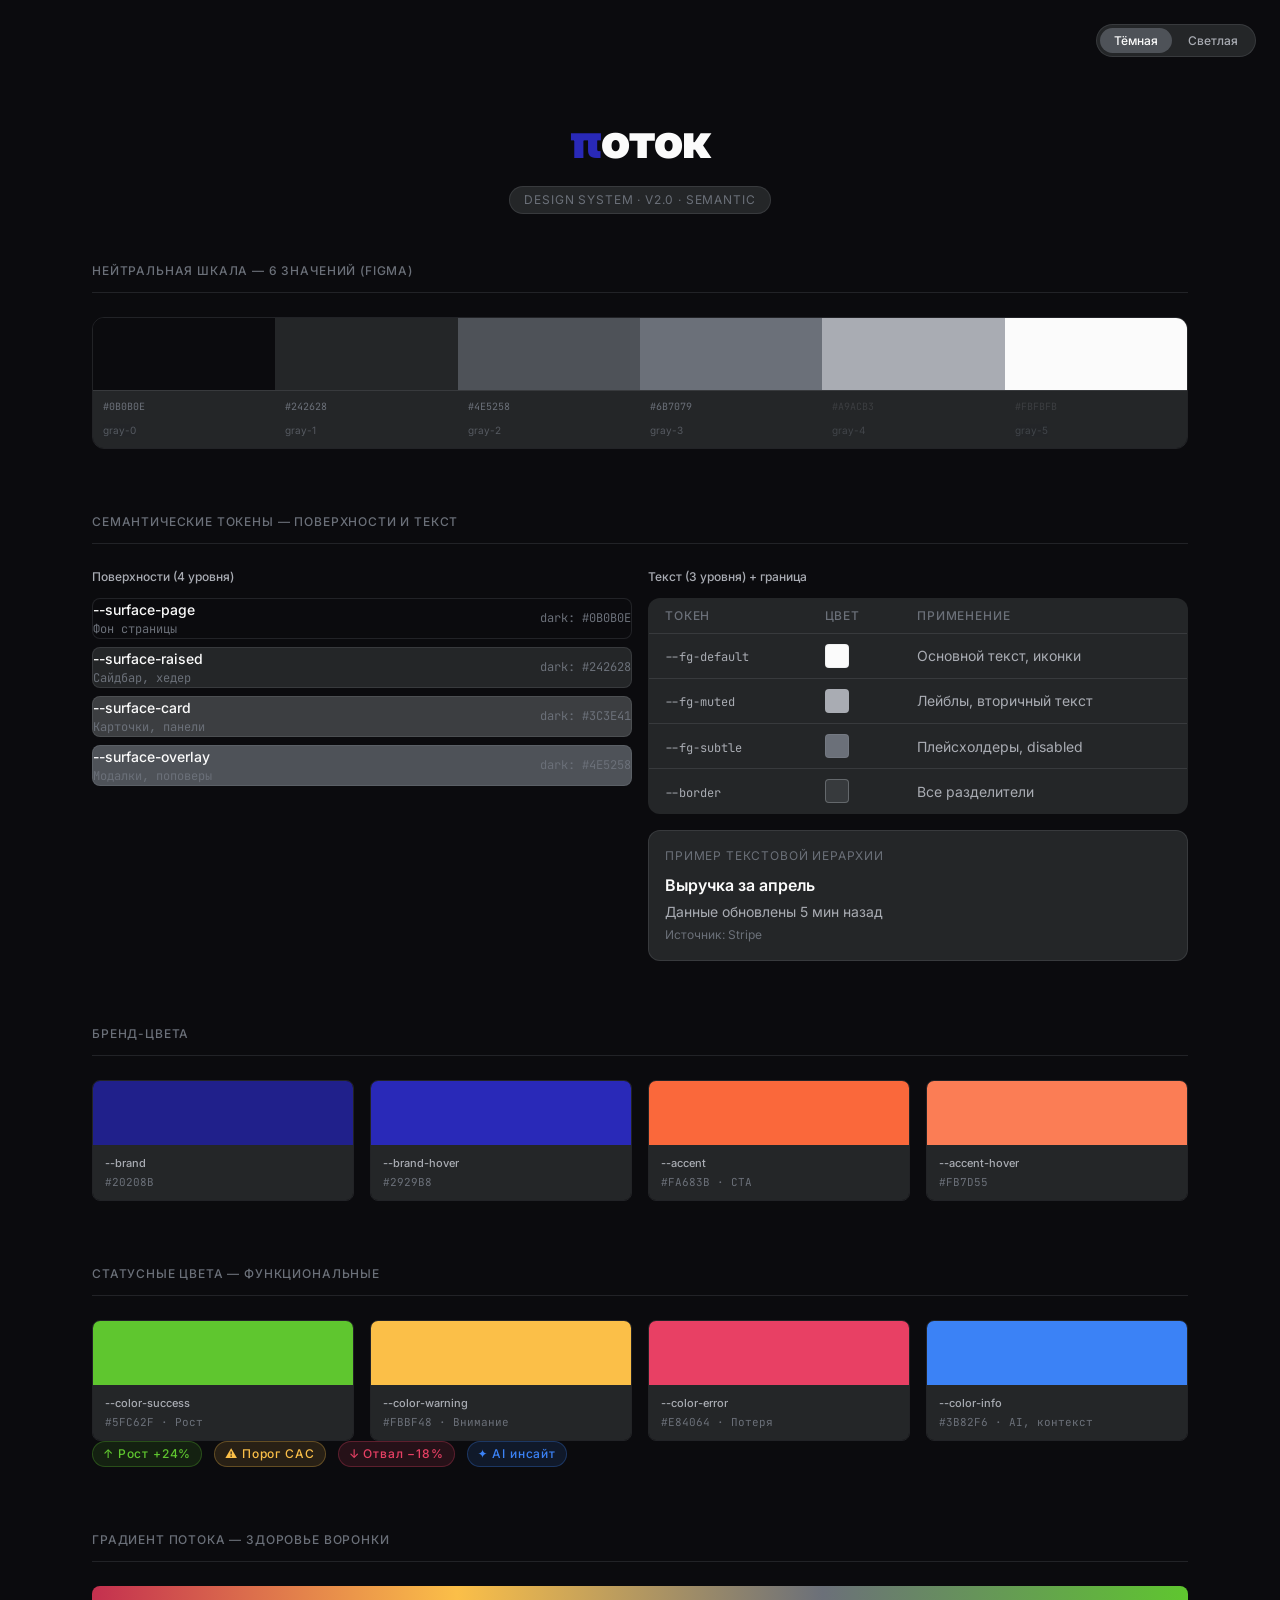
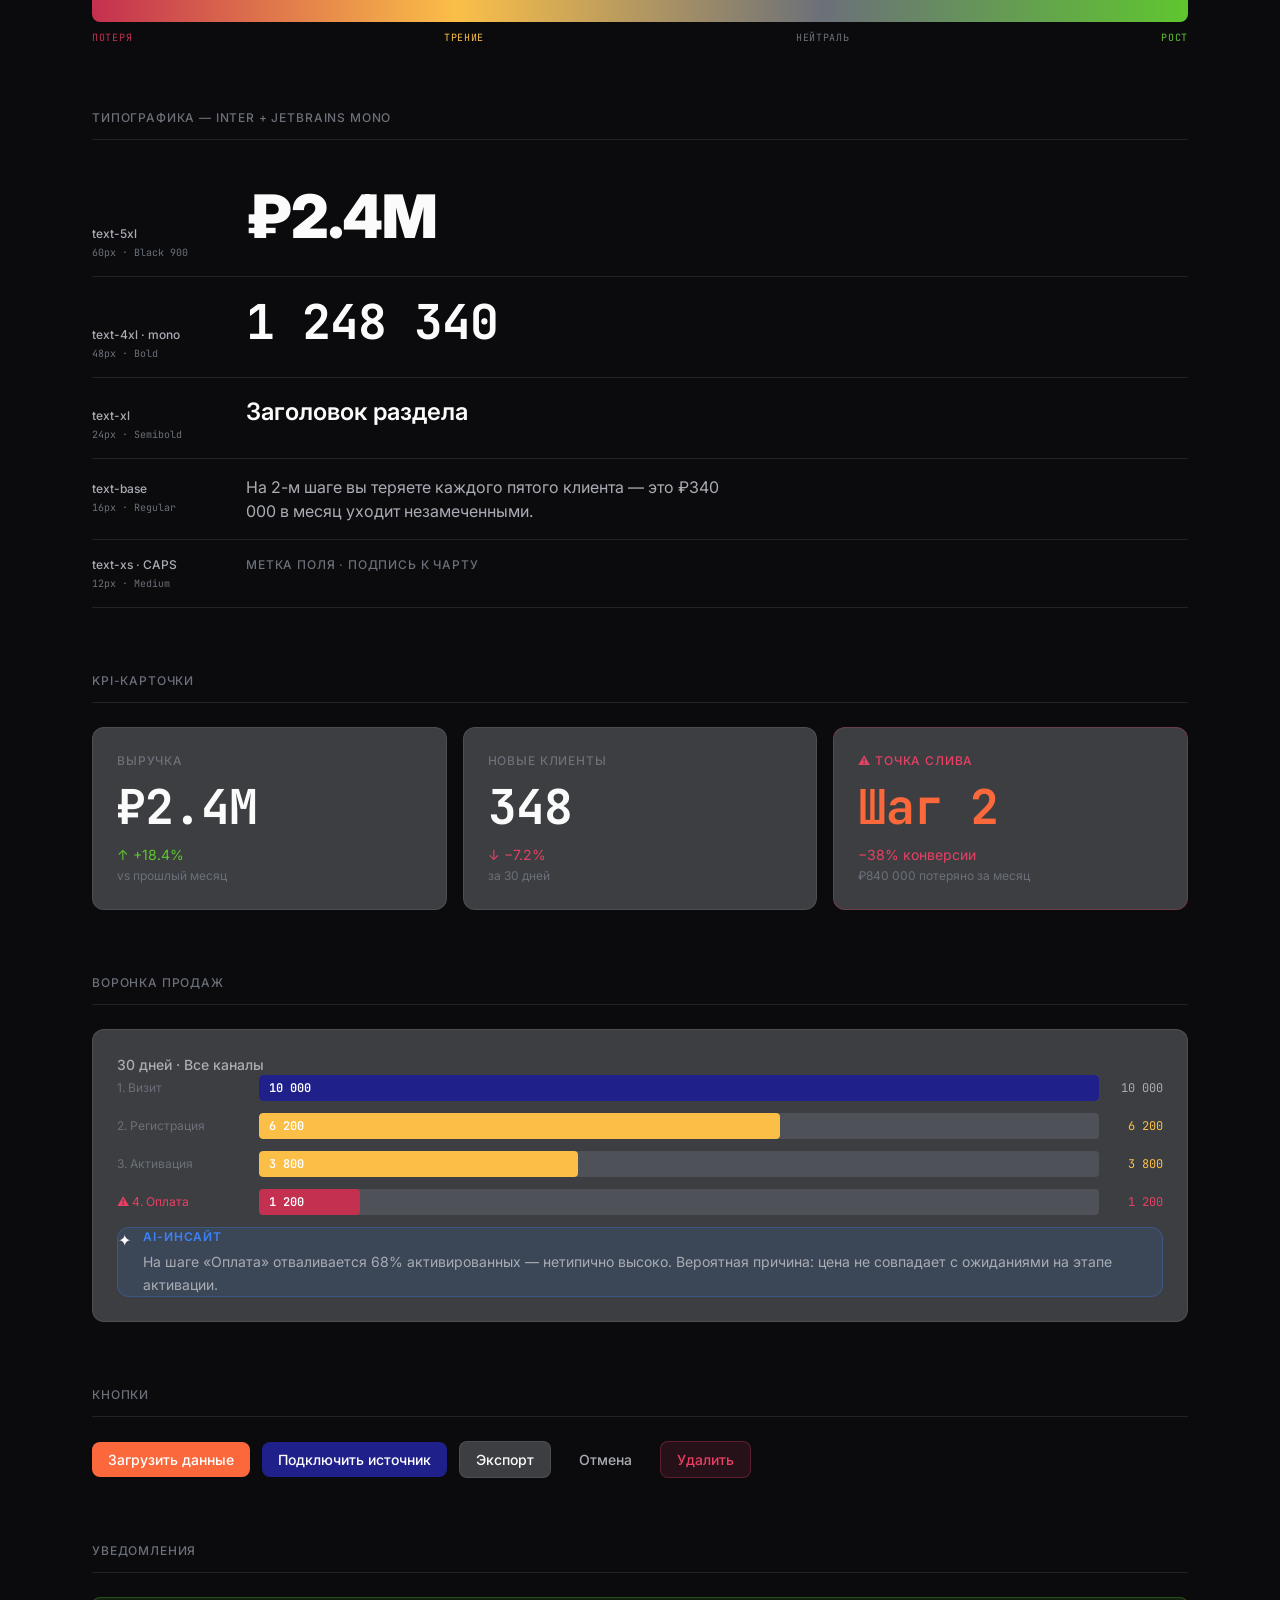
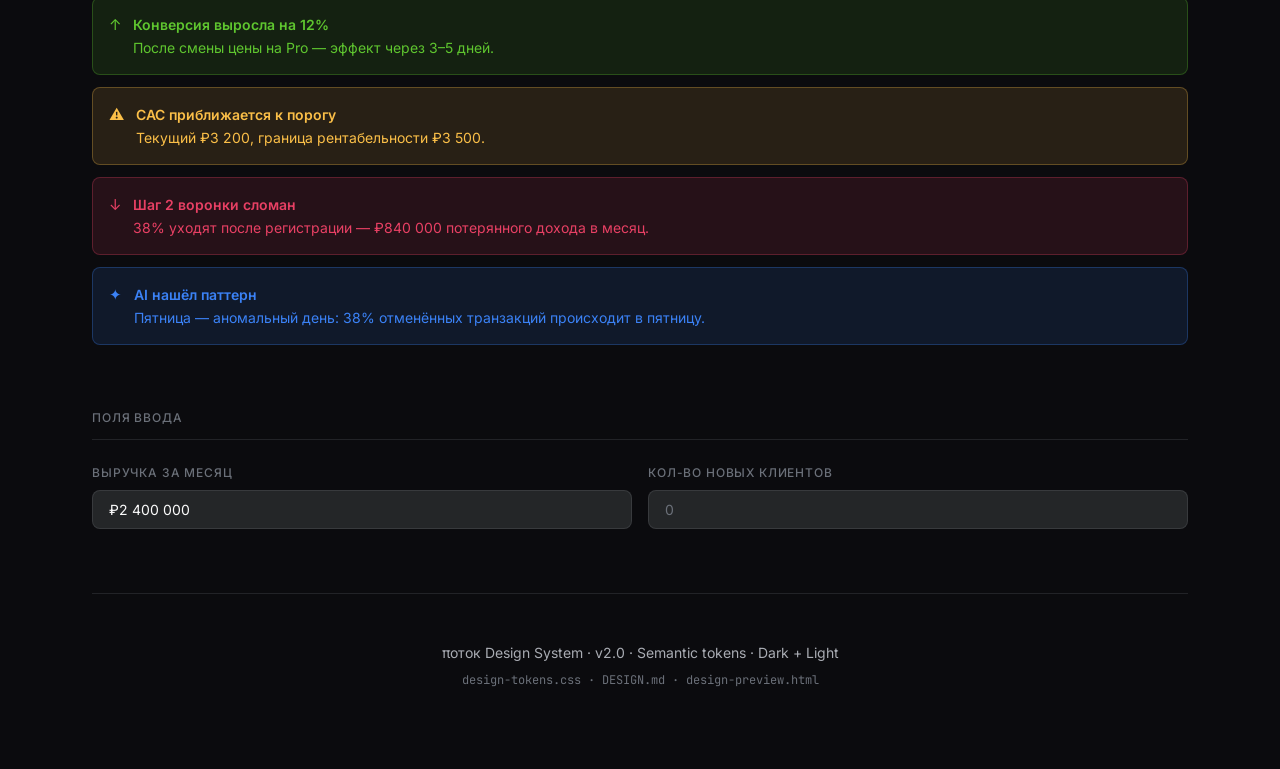
==== commit c5c62210: "Redesign token system v2: semantic, minimal, dual-theme Rebuilt from founder feedback — "don't infla" ====
--- a/design-preview.html
+++ b/design-preview.html
@@ -1,9 +1,9 @@
 <!DOCTYPE html>
-<html lang="ru">
+<html lang="ru" data-theme="dark">
 <head>
   <meta charset="UTF-8">
   <meta name="viewport" content="width=device-width, initial-scale=1.0">
-  <title>πоток — Design System Preview</title>
+  <title>πоток — Design System v2</title>
   <link rel="preconnect" href="https://fonts.googleapis.com">
   <link rel="preconnect" href="https://fonts.gstatic.com" crossorigin>
   <link href="https://fonts.googleapis.com/css2?family=Inter:wght@400;500;600;700;900&family=JetBrains+Mono:wght@400;600;700&display=swap" rel="stylesheet">
@@ -12,465 +12,481 @@
     * { box-sizing: border-box; margin: 0; padding: 0; }
 
     body {
-      background: var(--bg-base);
-      color: var(--text-primary);
+      background: var(--surface-page);
+      color: var(--fg-default);
       font-family: var(--font-sans);
       font-size: var(--text-base);
       line-height: var(--leading-normal);
-      min-height: 100vh;
+      transition: background var(--duration-base) var(--ease), color var(--duration-base) var(--ease);
     }
 
     /* Layout */
-    .page { max-width: 1200px; margin: 0 auto; padding: var(--space-16) var(--space-8); }
+    .page { max-width: 1160px; margin: 0 auto; padding: var(--space-12) var(--space-8); }
     .section { margin-bottom: var(--space-16); }
-    .section-title {
+    .section-label {
       font-size: var(--text-xs);
       font-weight: var(--weight-medium);
-      letter-spacing: var(--tracking-wider);
+      letter-spacing: var(--tracking-caps);
       text-transform: uppercase;
-      color: var(--text-muted);
+      color: var(--fg-subtle);
       margin-bottom: var(--space-6);
       padding-bottom: var(--space-3);
-      border-bottom: 1px solid var(--border-subtle);
-    }
-    .grid-3 { display: grid; grid-template-columns: repeat(3, 1fr); gap: var(--space-4); }
-    .grid-4 { display: grid; grid-template-columns: repeat(4, 1fr); gap: var(--space-4); }
-    .grid-2 { display: grid; grid-template-columns: repeat(2, 1fr); gap: var(--space-4); }
-    .flex-row { display: flex; align-items: center; gap: var(--space-3); flex-wrap: wrap; }
-
-    /* Hero */
-    .hero {
+      border-bottom: 1px solid var(--border);
+    }
+    .row { display: flex; flex-wrap: wrap; gap: var(--space-3); align-items: center; }
+    .col2 { display: grid; grid-template-columns: 1fr 1fr; gap: var(--space-4); }
+    .col3 { display: grid; grid-template-columns: repeat(3, 1fr); gap: var(--space-4); }
+    .col4 { display: grid; grid-template-columns: repeat(4, 1fr); gap: var(--space-4); }
+
+    /* Theme toggle */
+    .theme-toggle {
+      position: fixed;
+      top: 24px; right: 24px;
+      display: flex;
+      background: var(--surface-raised);
+      border: 1px solid var(--border);
+      border-radius: var(--radius-full);
+      padding: 3px;
+      gap: 2px;
+      z-index: var(--z-toast);
+    }
+    .theme-btn {
+      padding: 5px 14px;
+      border-radius: var(--radius-full);
+      font-size: var(--text-xs);
+      font-weight: var(--weight-medium);
+      border: none;
+      cursor: pointer;
+      font-family: var(--font-sans);
+      background: transparent;
+      color: var(--fg-muted);
+      transition: all var(--duration-fast) var(--ease);
+    }
+    .theme-btn.active {
+      background: var(--surface-overlay);
+      color: var(--fg-default);
+    }
+
+    /* Header */
+    .header {
       text-align: center;
-      padding: var(--space-16) 0 var(--space-20);
-    }
-    .hero-logo {
-      font-size: var(--text-5xl);
+      padding: var(--space-16) 0 var(--space-12);
+    }
+    .wordmark {
+      font-size: var(--text-4xl);
       font-weight: var(--weight-black);
       letter-spacing: var(--tracking-tight);
-      color: var(--text-primary);
       line-height: var(--leading-tight);
-      margin-bottom: var(--space-2);
-    }
-    .hero-logo span { color: var(--color-brand-primary-light); }
-    .hero-badge {
+      color: var(--fg-default);
+    }
+    .wordmark-pi { color: var(--brand-hover); }
+    .version-badge {
       display: inline-flex;
       align-items: center;
       gap: var(--space-2);
-      background: var(--bg-elevated);
-      border: 1px solid var(--border-default);
+      background: var(--surface-raised);
+      border: 1px solid var(--border);
       border-radius: var(--radius-full);
-      padding: var(--space-1) var(--space-4);
+      padding: 4px 14px;
       font-size: var(--text-xs);
-      color: var(--text-muted);
-      letter-spacing: var(--tracking-wide);
+      color: var(--fg-subtle);
+      letter-spacing: var(--tracking-caps);
       text-transform: uppercase;
       margin-top: var(--space-4);
-    }
-
-    /* Figma source note */
-    .figma-note {
-      display: inline-flex;
-      align-items: center;
-      gap: var(--space-2);
-      background: rgba(59, 130, 246, 0.06);
-      border: 1px solid rgba(59, 130, 246, 0.18);
-      border-radius: var(--radius-md);
-      padding: var(--space-3) var(--space-4);
-      font-size: var(--text-xs);
-      color: var(--color-info-light);
-      margin-bottom: var(--space-6);
     }
 
     /* Color swatch */
     .swatch {
       border-radius: var(--radius-md);
       overflow: hidden;
-      border: 1px solid var(--border-subtle);
-    }
-    .swatch-color {
-      height: 72px;
-    }
+      border: 1px solid var(--border);
+    }
+    .swatch-chip { height: 64px; }
     .swatch-info {
-      padding: var(--space-3);
-      background: var(--bg-elevated);
-    }
-    .swatch-name {
+      padding: 10px 12px;
+      background: var(--surface-raised);
+    }
+    .swatch-name { font-size: 11px; font-weight: var(--weight-medium); color: var(--fg-muted); margin-bottom: 2px; }
+    .swatch-val  { font-family: var(--font-mono); font-size: 11px; color: var(--fg-subtle); }
+
+    /* Gray scale bar */
+    .gray-bar {
+      display: grid;
+      grid-template-columns: repeat(6, 1fr);
+      border-radius: var(--radius-lg);
+      overflow: hidden;
+      border: 1px solid var(--border);
+    }
+    .gray-cell-color { height: 72px; }
+    .gray-cell-label {
+      padding: 8px 10px;
+      background: var(--surface-raised);
+      border-top: 1px solid var(--border);
+    }
+    .gray-cell-hex { font-family: var(--font-mono); font-size: 10px; color: var(--fg-subtle); display: block; margin-bottom: 2px; }
+    .gray-cell-use { font-size: 10px; color: var(--fg-subtle); opacity: 0.7; }
+
+    /* Semantic token table */
+    .token-table { width: 100%; border-collapse: collapse; font-size: var(--text-sm); }
+    .token-table th {
+      text-align: left;
       font-size: var(--text-xs);
       font-weight: var(--weight-medium);
-      color: var(--text-secondary);
-      margin-bottom: 2px;
-    }
-    .swatch-hex {
-      font-family: var(--font-mono);
-      font-size: var(--text-xs);
-      color: var(--text-muted);
-    }
-
-    /* Neutral scale row */
-    .neutral-row {
-      display: grid;
-      grid-template-columns: repeat(8, 1fr);
-      gap: 0;
-      border-radius: var(--radius-lg);
-      overflow: hidden;
-      border: 1px solid var(--border-subtle);
-    }
-    .neutral-swatch {
-      padding: 0;
-    }
-    .neutral-swatch-color {
-      height: 80px;
-    }
-    .neutral-swatch-label {
-      padding: var(--space-2) var(--space-2);
-      font-family: var(--font-mono);
-      font-size: 10px;
-      color: var(--text-muted);
-      background: var(--bg-elevated);
-      border-top: 1px solid var(--border-subtle);
-      text-align: center;
-    }
-
-    /* Background layers */
-    .bg-layer {
+      letter-spacing: var(--tracking-caps);
+      text-transform: uppercase;
+      color: var(--fg-subtle);
+      padding: var(--space-2) var(--space-4);
+      border-bottom: 1px solid var(--border);
+    }
+    .token-table td {
+      padding: 10px var(--space-4);
+      border-bottom: 1px solid var(--border);
+      vertical-align: middle;
+    }
+    .token-table tr:last-child td { border-bottom: none; }
+    .token-name { font-family: var(--font-mono); font-size: var(--text-xs); color: var(--fg-muted); }
+    .token-chip { width: 24px; height: 24px; border-radius: var(--radius-sm); border: 1px solid var(--border); display: inline-block; vertical-align: middle; margin-right: 8px; }
+    .token-hex  { font-family: var(--font-mono); font-size: var(--text-xs); color: var(--fg-subtle); }
+    .token-use  { color: var(--fg-muted); font-size: var(--text-sm); }
+
+    /* Surface demo */
+    .surface-stack { display: flex; flex-direction: column; gap: var(--space-2); }
+    .surface-row {
+      padding: var(--space-4) var(--space-5);
+      border-radius: var(--radius-md);
+      border: 1px solid var(--border);
       display: flex;
       align-items: center;
       justify-content: space-between;
-      padding: var(--space-4) var(--space-6);
-      border: 1px solid var(--border-subtle);
-      border-radius: var(--radius-md);
-      margin-bottom: var(--space-2);
-    }
-    .bg-layer-info { display: flex; align-items: center; gap: var(--space-3); }
-    .bg-layer-dot { width: 12px; height: 12px; border-radius: 50%; flex-shrink: 0; }
-    .bg-layer-name { font-size: var(--text-sm); font-weight: var(--weight-medium); }
-    .bg-layer-hex {
-      font-family: var(--font-mono);
-      font-size: var(--text-xs);
-      color: var(--text-muted);
-    }
-
-    /* Status badges */
-    .badge {
-      display: inline-flex;
-      align-items: center;
-      gap: var(--space-1);
-      padding: var(--space-1) var(--space-3);
-      border-radius: var(--radius-full);
-      font-size: var(--text-xs);
-      font-weight: var(--weight-medium);
-      letter-spacing: var(--tracking-wide);
-    }
-    .badge-success { background: var(--color-success-bg); border: 1px solid var(--color-success-border); color: var(--color-success-light); }
-    .badge-warning { background: var(--color-warning-bg); border: 1px solid var(--color-warning-border); color: var(--color-warning-light); }
-    .badge-error   { background: var(--color-error-bg);   border: 1px solid var(--color-error-border);   color: var(--color-error-light); }
-    .badge-info    { background: var(--color-info-bg);    border: 1px solid var(--color-info-border);    color: var(--color-info-light); }
+    }
+    .surface-label { font-size: var(--text-sm); font-weight: var(--weight-medium); }
+    .surface-meta { font-family: var(--font-mono); font-size: var(--text-xs); color: var(--fg-subtle); }
 
     /* Buttons */
     .btn {
       display: inline-flex;
       align-items: center;
       gap: var(--space-2);
-      padding: var(--space-2) var(--space-4);
+      padding: 9px var(--space-4);
       border-radius: var(--radius-md);
       font-size: var(--text-sm);
       font-weight: var(--weight-medium);
       border: none;
       cursor: pointer;
-      transition: all var(--duration-fast) var(--ease-default);
       font-family: var(--font-sans);
-    }
-    .btn-primary  { background: var(--color-accent); color: #fff; }
-    .btn-primary:hover { background: var(--color-accent-light); }
-    .btn-secondary { background: var(--bg-surface); color: var(--text-primary); border: 1px solid var(--border-default); }
-    .btn-secondary:hover { background: var(--bg-overlay); }
-    .btn-ghost { background: transparent; color: var(--text-secondary); border: 1px solid transparent; }
+      transition: all var(--duration-fast) var(--ease);
+    }
+    .btn-accent   { background: var(--accent); color: #fff; }
+    .btn-accent:hover { background: var(--accent-hover); }
+    .btn-brand    { background: var(--brand); color: #fff; }
+    .btn-brand:hover  { background: var(--brand-hover); }
+    .btn-secondary { background: var(--surface-card); color: var(--fg-default); border: 1px solid var(--border); }
+    .btn-secondary:hover { background: var(--surface-overlay); }
+    .btn-ghost     { background: transparent; color: var(--fg-muted); }
     .btn-ghost:hover { background: var(--bg-hover); }
-    .btn-danger { background: var(--color-error-bg); color: var(--color-error-light); border: 1px solid var(--color-error-border); }
-    .btn-brand { background: var(--color-brand-primary); color: #fff; }
+    .btn-danger    { background: var(--color-error-bg); color: var(--color-error); border: 1px solid var(--color-error-border); }
+
+    /* Badge */
+    .badge {
+      display: inline-flex;
+      align-items: center;
+      gap: 4px;
+      padding: 3px 10px;
+      border-radius: var(--radius-full);
+      font-size: var(--text-xs);
+      font-weight: var(--weight-medium);
+      letter-spacing: var(--tracking-caps);
+    }
+    .badge-success { background: var(--color-success-bg); border: 1px solid var(--color-success-border); color: var(--color-success); }
+    .badge-warning { background: var(--color-warning-bg); border: 1px solid var(--color-warning-border); color: var(--color-warning); }
+    .badge-error   { background: var(--color-error-bg);   border: 1px solid var(--color-error-border);   color: var(--color-error); }
+    .badge-info    { background: var(--color-info-bg);    border: 1px solid var(--color-info-border);    color: var(--color-info); }
 
     /* KPI card */
-    .kpi-card {
-      background: var(--bg-surface);
-      border: 1px solid var(--border-default);
+    .kpi {
+      background: var(--surface-card);
+      border: 1px solid var(--border);
       border-radius: var(--radius-lg);
       padding: var(--space-6);
     }
-    .kpi-label {
-      font-size: var(--text-xs);
-      font-weight: var(--weight-medium);
-      letter-spacing: var(--tracking-wide);
-      text-transform: uppercase;
-      color: var(--text-muted);
-      margin-bottom: var(--space-2);
-    }
-    .kpi-value {
-      font-family: var(--font-mono);
-      font-size: var(--text-4xl);
-      font-weight: var(--weight-bold);
-      line-height: var(--leading-tight);
-      letter-spacing: var(--tracking-tight);
-      color: var(--text-primary);
-    }
-    .kpi-delta { display: inline-flex; align-items: center; gap: 2px; font-size: var(--text-sm); margin-top: var(--space-2); margin-bottom: var(--space-1); }
-    .kpi-delta-pos { color: var(--color-success); }
-    .kpi-delta-neg { color: var(--color-error); }
-    .kpi-context { font-size: var(--text-xs); color: var(--text-muted); }
-    .kpi-card-critical {
-      border-color: var(--border-accent);
-      background: linear-gradient(135deg, var(--bg-surface) 0%, rgba(250,104,59,0.05) 100%);
-    }
-
-    /* Flow bar */
-    .flow-bar-wrap {
-      background: var(--bg-surface);
-      border: 1px solid var(--border-default);
-      border-radius: var(--radius-lg);
-      padding: var(--space-6);
-    }
-    .flow-title { font-size: var(--text-sm); font-weight: var(--weight-medium); color: var(--text-secondary); margin-bottom: var(--space-4); }
-    .funnel-step { display: flex; align-items: center; margin-bottom: var(--space-3); gap: var(--space-3); }
-    .funnel-label { font-size: var(--text-xs); color: var(--text-muted); width: 140px; flex-shrink: 0; }
-    .funnel-bar-bg { flex: 1; height: 28px; background: var(--bg-overlay); border-radius: var(--radius-sm); overflow: hidden; }
-    .funnel-bar-fill { height: 100%; border-radius: var(--radius-sm); display: flex; align-items: center; padding-left: var(--space-3); font-family: var(--font-mono); font-size: var(--text-xs); font-weight: var(--weight-semibold); color: #fff; }
-    .funnel-value { font-family: var(--font-mono); font-size: var(--text-xs); color: var(--text-secondary); width: 60px; text-align: right; }
+    .kpi-label { font-size: var(--text-xs); font-weight: var(--weight-medium); letter-spacing: var(--tracking-caps); text-transform: uppercase; color: var(--fg-subtle); margin-bottom: var(--space-2); }
+    .kpi-value { font-family: var(--font-mono); font-size: var(--text-4xl); font-weight: var(--weight-bold); line-height: var(--leading-tight); letter-spacing: var(--tracking-tight); }
+    .kpi-delta { font-size: var(--text-sm); margin-top: var(--space-2); margin-bottom: 2px; }
+    .kpi-ctx   { font-size: var(--text-xs); color: var(--fg-subtle); }
+    .kpi-pos   { color: var(--color-success); }
+    .kpi-neg   { color: var(--color-error); }
+    .kpi-alert { border-color: var(--color-error-border); }
+    .kpi-alert .kpi-label { color: var(--color-error); }
+    .kpi-alert .kpi-value { color: var(--accent); }
+
+    /* Funnel */
+    .funnel { background: var(--surface-card); border: 1px solid var(--border); border-radius: var(--radius-lg); padding: var(--space-6); }
+    .funnel-title { font-size: var(--text-sm); font-weight: var(--weight-medium); color: var(--fg-muted); margin-bottom: var(--space-5); }
+    .funnel-row { display: flex; align-items: center; gap: var(--space-3); margin-bottom: var(--space-3); }
+    .funnel-name { font-size: var(--text-xs); color: var(--fg-subtle); width: 130px; flex-shrink: 0; }
+    .funnel-track { flex: 1; height: 26px; background: var(--surface-overlay); border-radius: var(--radius-sm); overflow: hidden; }
+    .funnel-fill  { height: 100%; display: flex; align-items: center; padding-left: 10px; font-family: var(--font-mono); font-size: var(--text-xs); font-weight: var(--weight-semibold); color: #fff; border-radius: var(--radius-sm); }
+    .funnel-num   { font-family: var(--font-mono); font-size: var(--text-xs); color: var(--fg-muted); width: 52px; text-align: right; }
 
     /* AI insight */
-    .ai-insight { background: var(--color-info-bg); border: 1px solid var(--color-info-border); border-radius: var(--radius-lg); padding: var(--space-5); display: flex; gap: var(--space-4); margin-top: var(--space-4); }
-    .ai-icon { width: 32px; height: 32px; background: var(--color-info-bg); border: 1px solid var(--color-info-border); border-radius: var(--radius-md); display: flex; align-items: center; justify-content: center; font-size: 14px; flex-shrink: 0; }
-    .ai-label { font-size: var(--text-2xs); font-weight: var(--weight-medium); letter-spacing: var(--tracking-wider); text-transform: uppercase; color: var(--color-info-light); margin-bottom: var(--space-1); }
-    .ai-text { font-size: var(--text-sm); color: var(--text-secondary); line-height: var(--leading-relaxed); }
-
-    /* Typography specimens */
-    .type-row { display: flex; align-items: baseline; gap: var(--space-6); padding: var(--space-4) 0; border-bottom: 1px solid var(--border-subtle); }
+    .insight { background: var(--color-info-bg); border: 1px solid var(--color-info-border); border-radius: var(--radius-lg); padding: var(--space-4) var(--space-5); display: flex; gap: var(--space-3); margin-top: var(--space-5); }
+    .insight-icon { font-size: 16px; line-height: 1.6; flex-shrink: 0; }
+    .insight-head { font-size: var(--text-xs); font-weight: var(--weight-semibold); letter-spacing: var(--tracking-caps); text-transform: uppercase; color: var(--color-info); margin-bottom: 4px; }
+    .insight-text { font-size: var(--text-sm); color: var(--fg-muted); line-height: var(--leading-loose); }
+
+    /* Alert */
+    .alert { border-radius: var(--radius-md); padding: var(--space-4); display: flex; gap: var(--space-3); margin-bottom: var(--space-3); align-items: flex-start; }
+    .alert-icon { flex-shrink: 0; font-size: 15px; line-height: 1.5; }
+    .alert-title { font-weight: var(--weight-semibold); font-size: var(--text-sm); margin-bottom: 2px; }
+    .alert-body  { font-size: var(--text-sm); line-height: var(--leading-normal); }
+    .alert-s { background: var(--color-success-bg); border: 1px solid var(--color-success-border); color: var(--color-success); }
+    .alert-w { background: var(--color-warning-bg); border: 1px solid var(--color-warning-border); color: var(--color-warning); }
+    .alert-e { background: var(--color-error-bg);   border: 1px solid var(--color-error-border);   color: var(--color-error); }
+    .alert-i { background: var(--color-info-bg);    border: 1px solid var(--color-info-border);    color: var(--color-info); }
+
+    /* Input */
+    .field label { display: block; font-size: var(--text-xs); font-weight: var(--weight-medium); letter-spacing: var(--tracking-caps); text-transform: uppercase; color: var(--fg-subtle); margin-bottom: var(--space-2); }
+    .input { width: 100%; padding: 10px var(--space-4); background: var(--surface-raised); border: 1px solid var(--border); border-radius: var(--radius-md); color: var(--fg-default); font-family: var(--font-sans); font-size: var(--text-sm); outline: none; transition: border-color var(--duration-fast); }
+    .input:focus { border-color: var(--border-focus); box-shadow: var(--shadow-brand); }
+    .input::placeholder { color: var(--fg-subtle); }
+
+    /* Type specimen */
+    .type-row { display: flex; align-items: baseline; gap: var(--space-6); padding: var(--space-4) 0; border-bottom: 1px solid var(--border); }
     .type-meta { width: 130px; flex-shrink: 0; }
-    .type-name { font-size: var(--text-xs); font-weight: var(--weight-medium); color: var(--text-muted); }
-    .type-size { font-family: var(--font-mono); font-size: var(--text-2xs); color: var(--neutral-500); }
+    .type-name { font-size: var(--text-xs); font-weight: var(--weight-medium); color: var(--fg-muted); }
+    .type-size { font-family: var(--font-mono); font-size: 10px; color: var(--fg-subtle); margin-top: 2px; }
 
     /* Flow gradient */
-    .flow-gradient { height: 40px; border-radius: var(--radius-md); background: linear-gradient(to right, var(--flow-loss), var(--flow-friction), var(--flow-neutral), var(--flow-gain)); margin-bottom: var(--space-3); }
+    .flow-grad { height: 36px; border-radius: var(--radius-md); background: linear-gradient(to right, var(--flow-bad), var(--flow-warn), var(--flow-neutral), var(--flow-good)); margin-bottom: var(--space-2); }
     .flow-labels { display: flex; justify-content: space-between; }
-    .flow-label { font-size: var(--text-2xs); font-family: var(--font-mono); text-transform: uppercase; letter-spacing: var(--tracking-wide); }
-
-    /* Alert */
-    .alert { border-radius: var(--radius-lg); padding: var(--space-4) var(--space-5); display: flex; gap: var(--space-3); align-items: flex-start; margin-bottom: var(--space-3); }
-    .alert-icon { font-size: 16px; line-height: 1.5; flex-shrink: 0; }
-    .alert-body { font-size: var(--text-sm); line-height: var(--leading-relaxed); }
-    .alert-title { font-weight: var(--weight-semibold); margin-bottom: 2px; }
-    .alert-success { background: var(--color-success-bg); border: 1px solid var(--color-success-border); color: var(--color-success-light); }
-    .alert-warning { background: var(--color-warning-bg); border: 1px solid var(--color-warning-border); color: var(--color-warning-light); }
-    .alert-error   { background: var(--color-error-bg);   border: 1px solid var(--color-error-border);   color: var(--color-error-light); }
-    .alert-info    { background: var(--color-info-bg);    border: 1px solid var(--color-info-border);    color: var(--color-info-light); }
-
-    /* Input */
-    .input { width: 100%; padding: var(--space-3) var(--space-4); background: var(--bg-elevated); border: 1px solid var(--border-default); border-radius: var(--radius-md); color: var(--text-primary); font-family: var(--font-sans); font-size: var(--text-sm); outline: none; transition: border-color var(--duration-fast); }
-    .input:focus { border-color: var(--border-strong); box-shadow: var(--shadow-brand); }
-    .input::placeholder { color: var(--neutral-500); }
-
-    /* Logo display */
-    .logo-icon {
-      display: inline-flex;
-      align-items: center;
-      justify-content: center;
-      width: 56px;
-      height: 56px;
-      background: var(--color-brand-primary);
-      border-radius: 14px;
-      font-size: 28px;
-      font-weight: var(--weight-black);
-      color: #fff;
-      font-family: var(--font-sans);
-    }
-    .logo-wordmark {
-      font-size: var(--text-2xl);
-      font-weight: var(--weight-black);
-      color: var(--text-primary);
-      letter-spacing: var(--tracking-tight);
-    }
-
-    /* Spacing demo */
-    .space-demo { display: flex; align-items: flex-end; gap: var(--space-4); }
-    .space-box { background: var(--color-brand-primary-dim); border: 1px solid var(--color-brand-primary-light); border-radius: var(--radius-sm); }
-    .space-label { font-family: var(--font-mono); font-size: var(--text-2xs); color: var(--text-muted); text-align: center; margin-top: var(--space-1); }
+    .flow-lbl { font-size: 10px; font-family: var(--font-mono); text-transform: uppercase; letter-spacing: var(--tracking-caps); }
+
+    hr { border: none; border-top: 1px solid var(--border); margin: var(--space-8) 0; }
   </style>
 </head>
 <body>
+
+<div class="theme-toggle">
+  <button class="theme-btn active" onclick="setTheme('dark',this)">Тёмная</button>
+  <button class="theme-btn" onclick="setTheme('light',this)">Светлая</button>
+</div>
+
 <div class="page">
 
-  <!-- Hero -->
-  <div class="hero">
-    <div class="hero-logo"><span>π</span>оток</div>
-    <div style="display:flex; justify-content:center; margin-top: var(--space-3);">
-      <span class="hero-badge">Design System · v1.1 · Dark Theme</span>
-    </div>
-  </div>
-
-  <!-- Figma source note -->
-  <div style="margin-bottom: var(--space-12);">
-    <div class="figma-note">
-      ✦ Палитра синхронизирована с Figma-файлом — accent #FA683B, success #5FC62F, error #E84064, neutral scale #0B0B0E→#FBFBFB
-    </div>
-  </div>
-
-
-  <!-- BRAND IDENTITY -->
-  <div class="section">
-    <div class="section-title">Логотип и идентичность</div>
-    <div class="flex-row" style="gap: var(--space-8); align-items: center; padding: var(--space-8); background: var(--bg-elevated); border-radius: var(--radius-lg); border: 1px solid var(--border-default); margin-bottom: var(--space-4);">
-      <div class="logo-icon">π</div>
-      <div class="logo-wordmark">Поток</div>
-    </div>
-    <div class="flex-row" style="gap: var(--space-8); align-items: center; padding: var(--space-8); background: var(--color-brand-primary); border-radius: var(--radius-lg);">
-      <div style="display:inline-flex; align-items:center; justify-content:center; width:56px; height:56px; background:rgba(255,255,255,0.15); border-radius:14px; font-size:28px; font-weight:900; color:#fff;">π</div>
-      <div style="font-size: var(--text-2xl); font-weight: 900; color: #fff; letter-spacing: var(--tracking-tight);">Поток</div>
-    </div>
-  </div>
-
-
-  <!-- BRAND COLORS -->
-  <div class="section">
-    <div class="section-title">Бренд-цвета</div>
-    <div class="grid-4" style="margin-bottom: var(--space-4);">
-      <div class="swatch">
-        <div class="swatch-color" style="background:#20208B;"></div>
-        <div class="swatch-info">
-          <div class="swatch-name">brand-primary</div>
-          <div class="swatch-hex">#20208B</div>
-        </div>
-      </div>
-      <div class="swatch">
-        <div class="swatch-color" style="background:#2929B8;"></div>
-        <div class="swatch-info">
-          <div class="swatch-name">brand-primary-light</div>
-          <div class="swatch-hex">#2929B8 · hover</div>
-        </div>
-      </div>
-      <div class="swatch">
-        <div class="swatch-color" style="background:#FA683B;"></div>
-        <div class="swatch-info">
-          <div class="swatch-name">accent</div>
-          <div class="swatch-hex">#FA683B · CTA</div>
-        </div>
-      </div>
-      <div class="swatch">
-        <div class="swatch-color" style="background:#FB7D55;"></div>
-        <div class="swatch-info">
-          <div class="swatch-name">accent-light</div>
-          <div class="swatch-hex">#FB7D55 · hover</div>
-        </div>
-      </div>
-    </div>
-  </div>
-
-
-  <!-- NEUTRAL SCALE -->
-  <div class="section">
-    <div class="section-title">Нейтральная шкала — из Figma</div>
-    <div class="neutral-row">
-      <div class="neutral-swatch">
-        <div class="neutral-swatch-color" style="background:#0B0B0E;"></div>
-        <div class="neutral-swatch-label">#0B0B0E<br>900</div>
-      </div>
-      <div class="neutral-swatch">
-        <div class="neutral-swatch-color" style="background:#242628;"></div>
-        <div class="neutral-swatch-label">#242628<br>800</div>
-      </div>
-      <div class="neutral-swatch">
-        <div class="neutral-swatch-color" style="background:#3C3E41;"></div>
-        <div class="neutral-swatch-label">#3C3E41<br>700</div>
-      </div>
-      <div class="neutral-swatch">
-        <div class="neutral-swatch-color" style="background:#4E5258;"></div>
-        <div class="neutral-swatch-label">#4E5258<br>600</div>
-      </div>
-      <div class="neutral-swatch">
-        <div class="neutral-swatch-color" style="background:#6B7079;"></div>
-        <div class="neutral-swatch-label">#6B7079<br>500</div>
-      </div>
-      <div class="neutral-swatch">
-        <div class="neutral-swatch-color" style="background:#A9ACB3;"></div>
-        <div class="neutral-swatch-label" style="color:#3C3E41;">#A9ACB3<br>400</div>
-      </div>
-      <div class="neutral-swatch">
-        <div class="neutral-swatch-color" style="background:#F0F1F2;"></div>
-        <div class="neutral-swatch-label" style="color:#3C3E41;">#F0F1F2<br>200</div>
-      </div>
-      <div class="neutral-swatch">
-        <div class="neutral-swatch-color" style="background:#FBFBFB; border-right: none;"></div>
-        <div class="neutral-swatch-label" style="color:#3C3E41;">#FBFBFB<br>100</div>
-      </div>
-    </div>
-  </div>
-
-
-  <!-- BACKGROUND LAYERS -->
-  <div class="section">
-    <div class="section-title">Фоновый стек — тёмная тема</div>
-    <div class="bg-layer" style="background: #0B0B0E;">
-      <div class="bg-layer-info">
-        <div class="bg-layer-dot" style="background:#242628; border: 1px solid #3C3E41;"></div>
-        <span class="bg-layer-name">bg-base — Страница</span>
-      </div>
-      <span class="bg-layer-hex">neutral-900 · #0B0B0E</span>
-    </div>
-    <div class="bg-layer" style="background: #242628;">
-      <div class="bg-layer-info">
-        <div class="bg-layer-dot" style="background:#3C3E41;"></div>
-        <span class="bg-layer-name">bg-elevated — Сайдбар, хедер</span>
-      </div>
-      <span class="bg-layer-hex">neutral-800 · #242628</span>
-    </div>
-    <div class="bg-layer" style="background: #3C3E41;">
-      <div class="bg-layer-info">
-        <div class="bg-layer-dot" style="background:#4E5258;"></div>
-        <span class="bg-layer-name">bg-surface — Карточки, панели</span>
-      </div>
-      <span class="bg-layer-hex">neutral-700 · #3C3E41</span>
-    </div>
-    <div class="bg-layer" style="background: #4E5258;">
-      <div class="bg-layer-info">
-        <div class="bg-layer-dot" style="background:#6B7079;"></div>
-        <span class="bg-layer-name">bg-overlay — Модалки, поповеры</span>
-      </div>
-      <span class="bg-layer-hex">neutral-600 · #4E5258</span>
+  <!-- HEADER -->
+  <div class="header">
+    <div class="wordmark"><span class="wordmark-pi">π</span>оток</div>
+    <div style="display:flex; justify-content:center;">
+      <span class="version-badge">Design System · v2.0 · Semantic</span>
+    </div>
+  </div>
+
+
+  <!-- GRAY SCALE -->
+  <div class="section">
+    <div class="section-label">Нейтральная шкала — 6 значений (Figma)</div>
+    <div class="gray-bar">
+      <div>
+        <div class="gray-cell-color" style="background:#0B0B0E;"></div>
+        <div class="gray-cell-label">
+          <span class="gray-cell-hex">#0B0B0E</span>
+          <span class="gray-cell-use">gray-0</span>
+        </div>
+      </div>
+      <div>
+        <div class="gray-cell-color" style="background:#242628;"></div>
+        <div class="gray-cell-label">
+          <span class="gray-cell-hex">#242628</span>
+          <span class="gray-cell-use">gray-1</span>
+        </div>
+      </div>
+      <div>
+        <div class="gray-cell-color" style="background:#4E5258;"></div>
+        <div class="gray-cell-label">
+          <span class="gray-cell-hex">#4E5258</span>
+          <span class="gray-cell-use">gray-2</span>
+        </div>
+      </div>
+      <div>
+        <div class="gray-cell-color" style="background:#6B7079;"></div>
+        <div class="gray-cell-label">
+          <span class="gray-cell-hex">#6B7079</span>
+          <span class="gray-cell-use">gray-3</span>
+        </div>
+      </div>
+      <div>
+        <div class="gray-cell-color" style="background:#A9ACB3;"></div>
+        <div class="gray-cell-label" style="color:#3C3E41;">
+          <span class="gray-cell-hex" style="color:#3C3E41;">#A9ACB3</span>
+          <span class="gray-cell-use" style="color:#4E5258;">gray-4</span>
+        </div>
+      </div>
+      <div>
+        <div class="gray-cell-color" style="background:#FBFBFB;"></div>
+        <div class="gray-cell-label" style="color:#3C3E41;">
+          <span class="gray-cell-hex" style="color:#3C3E41;">#FBFBFB</span>
+          <span class="gray-cell-use" style="color:#4E5258;">gray-5</span>
+        </div>
+      </div>
+    </div>
+  </div>
+
+
+  <!-- SEMANTIC TOKENS: SURFACES + FG -->
+  <div class="section">
+    <div class="section-label">Семантические токены — поверхности и текст</div>
+    <div class="col2">
+      <!-- Surfaces -->
+      <div>
+        <div style="font-size:var(--text-xs); font-weight:var(--weight-medium); color:var(--fg-muted); margin-bottom:var(--space-3);">Поверхности (4 уровня)</div>
+        <div class="surface-stack">
+          <div class="surface-row" style="background:var(--surface-page);">
+            <div>
+              <div class="surface-label">--surface-page</div>
+              <div class="surface-meta">Фон страницы</div>
+            </div>
+            <div class="surface-meta" id="page-val">dark: #0B0B0E</div>
+          </div>
+          <div class="surface-row" style="background:var(--surface-raised);">
+            <div>
+              <div class="surface-label">--surface-raised</div>
+              <div class="surface-meta">Сайдбар, хедер</div>
+            </div>
+            <div class="surface-meta" id="raised-val">dark: #242628</div>
+          </div>
+          <div class="surface-row" style="background:var(--surface-card);">
+            <div>
+              <div class="surface-label">--surface-card</div>
+              <div class="surface-meta">Карточки, панели</div>
+            </div>
+            <div class="surface-meta">dark: #3C3E41</div>
+          </div>
+          <div class="surface-row" style="background:var(--surface-overlay);">
+            <div>
+              <div class="surface-label">--surface-overlay</div>
+              <div class="surface-meta">Модалки, поповеры</div>
+            </div>
+            <div class="surface-meta">dark: #4E5258</div>
+          </div>
+        </div>
+      </div>
+
+      <!-- Text -->
+      <div>
+        <div style="font-size:var(--text-xs); font-weight:var(--weight-medium); color:var(--fg-muted); margin-bottom:var(--space-3);">Текст (3 уровня) + граница</div>
+        <table class="token-table" style="background:var(--surface-raised); border-radius:var(--radius-lg); overflow:hidden; border: 1px solid var(--border);">
+          <thead>
+            <tr>
+              <th>Токен</th>
+              <th>Цвет</th>
+              <th>Применение</th>
+            </tr>
+          </thead>
+          <tbody>
+            <tr>
+              <td><span class="token-name">--fg-default</span></td>
+              <td><span class="token-chip" style="background:var(--fg-default);"></span></td>
+              <td class="token-use">Основной текст, иконки</td>
+            </tr>
+            <tr>
+              <td><span class="token-name">--fg-muted</span></td>
+              <td><span class="token-chip" style="background:var(--fg-muted);"></span></td>
+              <td class="token-use">Лейблы, вторичный текст</td>
+            </tr>
+            <tr>
+              <td><span class="token-name">--fg-subtle</span></td>
+              <td><span class="token-chip" style="background:var(--fg-subtle);"></span></td>
+              <td class="token-use">Плейсхолдеры, disabled</td>
+            </tr>
+            <tr>
+              <td><span class="token-name">--border</span></td>
+              <td><span class="token-chip" style="background:rgba(169,172,179,0.15); border: 1px solid rgba(169,172,179,0.4);"></span></td>
+              <td class="token-use">Все разделители</td>
+            </tr>
+          </tbody>
+        </table>
+
+        <div style="margin-top:var(--space-4); background:var(--surface-raised); border:1px solid var(--border); border-radius:var(--radius-lg); padding:var(--space-4);">
+          <div style="font-size:var(--text-xs); color:var(--fg-subtle); margin-bottom:var(--space-2); letter-spacing:var(--tracking-caps); text-transform:uppercase;">Пример текстовой иерархии</div>
+          <div style="font-weight:var(--weight-semibold); color:var(--fg-default); margin-bottom:4px;">Выручка за апрель</div>
+          <div style="font-size:var(--text-sm); color:var(--fg-muted); margin-bottom:4px;">Данные обновлены 5 мин назад</div>
+          <div style="font-size:var(--text-xs); color:var(--fg-subtle);">Источник: Stripe</div>
+        </div>
+      </div>
+    </div>
+  </div>
+
+
+  <!-- BRAND -->
+  <div class="section">
+    <div class="section-label">Бренд-цвета</div>
+    <div class="col4">
+      <div class="swatch">
+        <div class="swatch-chip" style="background:#20208B;"></div>
+        <div class="swatch-info">
+          <div class="swatch-name">--brand</div>
+          <div class="swatch-val">#20208B</div>
+        </div>
+      </div>
+      <div class="swatch">
+        <div class="swatch-chip" style="background:#2929B8;"></div>
+        <div class="swatch-info">
+          <div class="swatch-name">--brand-hover</div>
+          <div class="swatch-val">#2929B8</div>
+        </div>
+      </div>
+      <div class="swatch">
+        <div class="swatch-chip" style="background:#FA683B;"></div>
+        <div class="swatch-info">
+          <div class="swatch-name">--accent</div>
+          <div class="swatch-val">#FA683B · CTA</div>
+        </div>
+      </div>
+      <div class="swatch">
+        <div class="swatch-chip" style="background:#FB7D55;"></div>
+        <div class="swatch-info">
+          <div class="swatch-name">--accent-hover</div>
+          <div class="swatch-val">#FB7D55</div>
+        </div>
+      </div>
     </div>
   </div>
 
 
   <!-- STATUS COLORS -->
   <div class="section">
-    <div class="section-title">Статусные цвета — из Figma</div>
-    <div class="grid-4" style="margin-bottom: var(--space-6);">
-      <div class="swatch">
-        <div class="swatch-color" style="background:#5FC62F;"></div>
-        <div class="swatch-info">
-          <div class="swatch-name">success</div>
-          <div class="swatch-hex">#5FC62F · Рост</div>
-        </div>
-      </div>
-      <div class="swatch">
-        <div class="swatch-color" style="background:#FBBF48;"></div>
-        <div class="swatch-info">
-          <div class="swatch-name">warning</div>
-          <div class="swatch-hex">#FBBF48 · Внимание</div>
-        </div>
-      </div>
-      <div class="swatch">
-        <div class="swatch-color" style="background:#E84064;"></div>
-        <div class="swatch-info">
-          <div class="swatch-name">error</div>
-          <div class="swatch-hex">#E84064 · Падение</div>
-        </div>
-      </div>
-      <div class="swatch">
-        <div class="swatch-color" style="background:#3B82F6;"></div>
-        <div class="swatch-info">
-          <div class="swatch-name">info</div>
-          <div class="swatch-hex">#3B82F6 · AI, контекст</div>
-        </div>
-      </div>
-    </div>
-    <div class="flex-row">
+    <div class="section-label">Статусные цвета — функциональные</div>
+    <div class="col4" style="margin-bottom:var(--space-5);">
+      <div class="swatch">
+        <div class="swatch-chip" style="background:#5FC62F;"></div>
+        <div class="swatch-info">
+          <div class="swatch-name">--color-success</div>
+          <div class="swatch-val">#5FC62F · Рост</div>
+        </div>
+      </div>
+      <div class="swatch">
+        <div class="swatch-chip" style="background:#FBBF48;"></div>
+        <div class="swatch-info">
+          <div class="swatch-name">--color-warning</div>
+          <div class="swatch-val">#FBBF48 · Внимание</div>
+        </div>
+      </div>
+      <div class="swatch">
+        <div class="swatch-chip" style="background:#E84064;"></div>
+        <div class="swatch-info">
+          <div class="swatch-name">--color-error</div>
+          <div class="swatch-val">#E84064 · Потеря</div>
+        </div>
+      </div>
+      <div class="swatch">
+        <div class="swatch-chip" style="background:#3B82F6;"></div>
+        <div class="swatch-info">
+          <div class="swatch-name">--color-info</div>
+          <div class="swatch-val">#3B82F6 · AI, контекст</div>
+        </div>
+      </div>
+    </div>
+    <div class="row">
       <span class="badge badge-success">↑ Рост +24%</span>
       <span class="badge badge-warning">⚠ Порог CAC</span>
       <span class="badge badge-error">↓ Отвал −18%</span>
@@ -479,163 +495,102 @@
   </div>
 
 
-  <!-- DATA VISUALIZATION GRADIENT -->
-  <div class="section">
-    <div class="section-title">Градиент потока — воронка / здоровье бизнеса</div>
-    <div class="flow-gradient"></div>
+  <!-- FLOW GRADIENT -->
+  <div class="section">
+    <div class="section-label">Градиент потока — здоровье воронки</div>
+    <div class="flow-grad"></div>
     <div class="flow-labels">
-      <span class="flow-label" style="color: var(--flow-loss);">Потеря</span>
-      <span class="flow-label" style="color: var(--flow-friction);">Трение</span>
-      <span class="flow-label" style="color: var(--flow-neutral);">Нейтраль</span>
-      <span class="flow-label" style="color: var(--flow-gain);">Рост</span>
+      <span class="flow-lbl" style="color:var(--flow-bad);">Потеря</span>
+      <span class="flow-lbl" style="color:var(--flow-warn);">Трение</span>
+      <span class="flow-lbl" style="color:var(--flow-neutral);">Нейтраль</span>
+      <span class="flow-lbl" style="color:var(--flow-good);">Рост</span>
     </div>
   </div>
 
 
   <!-- TYPOGRAPHY -->
   <div class="section">
-    <div class="section-title">Типографика — Inter</div>
+    <div class="section-label">Типографика — Inter + JetBrains Mono</div>
 
     <div class="type-row">
-      <div class="type-meta">
-        <div class="type-name">text-5xl</div>
-        <div class="type-size">60px · Black 900</div>
-      </div>
-      <div style="font-size: var(--text-5xl); font-weight: 900; line-height: 1.2; letter-spacing: -0.02em;">₽2.4М</div>
-    </div>
-
+      <div class="type-meta"><div class="type-name">text-5xl</div><div class="type-size">60px · Black 900</div></div>
+      <div style="font-size:var(--text-5xl);font-weight:900;line-height:1.2;letter-spacing:-0.02em;">₽2.4М</div>
+    </div>
     <div class="type-row">
-      <div class="type-meta">
-        <div class="type-name">text-4xl</div>
-        <div class="type-size">48px · Bold 700</div>
-      </div>
-      <div style="font-size: var(--text-4xl); font-weight: 700; line-height: 1.2; letter-spacing: -0.02em;">Выручка за 30 дней</div>
-    </div>
-
+      <div class="type-meta"><div class="type-name">text-4xl · mono</div><div class="type-size">48px · Bold</div></div>
+      <div style="font-family:var(--font-mono);font-size:var(--text-4xl);font-weight:700;line-height:1.2;letter-spacing:-0.02em;">1 248 340</div>
+    </div>
     <div class="type-row">
-      <div class="type-meta">
-        <div class="type-name">text-3xl</div>
-        <div class="type-size">36px · Bold 700</div>
-      </div>
-      <div style="font-size: var(--text-3xl); font-weight: 700; line-height: 1.2;">Главная метрика</div>
-    </div>
-
+      <div class="type-meta"><div class="type-name">text-xl</div><div class="type-size">24px · Semibold</div></div>
+      <div style="font-size:var(--text-xl);font-weight:600;">Заголовок раздела</div>
+    </div>
     <div class="type-row">
-      <div class="type-meta">
-        <div class="type-name">text-xl</div>
-        <div class="type-size">24px · Semibold 600</div>
-      </div>
-      <div style="font-size: var(--text-xl); font-weight: 600;">Заголовок секции</div>
-    </div>
-
+      <div class="type-meta"><div class="type-name">text-base</div><div class="type-size">16px · Regular</div></div>
+      <div style="font-size:1rem;color:var(--fg-muted);max-width:480px;">На 2-м шаге вы теряете каждого пятого клиента — это ₽340 000 в месяц уходит незамеченными.</div>
+    </div>
     <div class="type-row">
-      <div class="type-meta">
-        <div class="type-name">text-base</div>
-        <div class="type-size">16px · Regular 400</div>
-      </div>
-      <div style="font-size: 1rem; color: var(--text-secondary); max-width: 500px;">
-        На 2-м шаге воронки вы теряете каждого пятого клиента. Это ₽340 000 в месяц, которые уходят незамеченными.
-      </div>
-    </div>
-
-    <div class="type-row">
-      <div class="type-meta">
-        <div class="type-name">text-xs · CAPS</div>
-        <div class="type-size">12px · Medium 500</div>
-      </div>
-      <div style="font-size: 0.75rem; font-weight: 500; letter-spacing: 0.08em; text-transform: uppercase; color: var(--text-muted);">Метка поля · Подпись к чарту</div>
-    </div>
-  </div>
-
-
-  <!-- MONOSPACE -->
-  <div class="section">
-    <div class="section-title">JetBrains Mono — числа и данные</div>
-    <div class="type-row">
-      <div class="type-meta"><div class="type-name">KPI числа</div><div class="type-size">mono · bold</div></div>
-      <div style="font-family: var(--font-mono); font-size: var(--text-4xl); font-weight: 700; letter-spacing: -0.02em;">1 248 340</div>
-    </div>
-    <div class="type-row">
-      <div class="type-meta"><div class="type-name">Таблица</div><div class="type-size">mono · regular</div></div>
-      <div style="font-family: var(--font-mono); font-size: var(--text-sm); color: var(--text-secondary);">CAC: ₽2 840 &nbsp;·&nbsp; LTV: ₽18 200 &nbsp;·&nbsp; Churn: 4.2%</div>
+      <div class="type-meta"><div class="type-name">text-xs · CAPS</div><div class="type-size">12px · Medium</div></div>
+      <div style="font-size:0.75rem;font-weight:500;letter-spacing:0.07em;text-transform:uppercase;color:var(--fg-subtle);">Метка поля · Подпись к чарту</div>
     </div>
   </div>
 
 
   <!-- KPI CARDS -->
   <div class="section">
-    <div class="section-title">KPI-карточки</div>
-    <div class="grid-3">
-      <div class="kpi-card">
+    <div class="section-label">KPI-карточки</div>
+    <div class="col3">
+      <div class="kpi">
         <div class="kpi-label">Выручка</div>
         <div class="kpi-value">₽2.4М</div>
-        <div class="kpi-delta kpi-delta-pos">↑ +18.4%</div>
-        <div class="kpi-context">vs прошлый месяц</div>
-      </div>
-
-      <div class="kpi-card">
+        <div class="kpi-delta kpi-pos">↑ +18.4%</div>
+        <div class="kpi-ctx">vs прошлый месяц</div>
+      </div>
+      <div class="kpi">
         <div class="kpi-label">Новые клиенты</div>
         <div class="kpi-value">348</div>
-        <div class="kpi-delta kpi-delta-neg">↓ −7.2%</div>
-        <div class="kpi-context">за последние 30 дней</div>
-      </div>
-
-      <div class="kpi-card kpi-card-critical">
-        <div class="kpi-label" style="color: var(--color-accent);">⚠ Точка слива</div>
-        <div class="kpi-value" style="color: var(--color-accent);">Шаг 2</div>
-        <div class="kpi-delta kpi-delta-neg">−38% конверсии</div>
-        <div class="kpi-context">₽840 000 потеряно в этом месяце</div>
-      </div>
-    </div>
-  </div>
-
-
-  <!-- FUNNEL VISUALIZATION -->
-  <div class="section">
-    <div class="section-title">Воронка — пример визуализации потока</div>
-    <div class="flow-bar-wrap">
-      <div class="flow-title">Воронка продаж · 30 дней</div>
-
-      <div class="funnel-step">
-        <div class="funnel-label">1. Визит</div>
-        <div class="funnel-bar-bg">
-          <div class="funnel-bar-fill" style="width:100%; background: var(--color-brand-primary);">10 000</div>
-        </div>
-        <div class="funnel-value">10 000</div>
-      </div>
-
-      <div class="funnel-step">
-        <div class="funnel-label">2. Регистрация</div>
-        <div class="funnel-bar-bg">
-          <div class="funnel-bar-fill" style="width:62%; background: var(--flow-friction);">6 200</div>
-        </div>
-        <div class="funnel-value" style="color: var(--color-warning);">6 200</div>
-      </div>
-
-      <div class="funnel-step">
-        <div class="funnel-label">3. Активация</div>
-        <div class="funnel-bar-bg">
-          <div class="funnel-bar-fill" style="width:38%; background: var(--flow-friction);">3 800</div>
-        </div>
-        <div class="funnel-value" style="color: var(--color-warning);">3 800</div>
-      </div>
-
-      <div class="funnel-step">
-        <div class="funnel-label" style="color: var(--color-error);">⚠ 4. Оплата</div>
-        <div class="funnel-bar-bg">
-          <div class="funnel-bar-fill" style="width:12%; background: var(--flow-loss);">1 200</div>
-        </div>
-        <div class="funnel-value" style="color: var(--color-error);">1 200</div>
-      </div>
-
-      <div class="ai-insight">
-        <div class="ai-icon">✦</div>
+        <div class="kpi-delta kpi-neg">↓ −7.2%</div>
+        <div class="kpi-ctx">за 30 дней</div>
+      </div>
+      <div class="kpi kpi-alert">
+        <div class="kpi-label">⚠ Точка слива</div>
+        <div class="kpi-value">Шаг 2</div>
+        <div class="kpi-delta kpi-neg">−38% конверсии</div>
+        <div class="kpi-ctx">₽840 000 потеряно за месяц</div>
+      </div>
+    </div>
+  </div>
+
+
+  <!-- FUNNEL -->
+  <div class="section">
+    <div class="section-label">Воронка продаж</div>
+    <div class="funnel">
+      <div class="funnel-title">30 дней · Все каналы</div>
+      <div class="funnel-row">
+        <div class="funnel-name">1. Визит</div>
+        <div class="funnel-track"><div class="funnel-fill" style="width:100%;background:var(--brand);">10 000</div></div>
+        <div class="funnel-num">10 000</div>
+      </div>
+      <div class="funnel-row">
+        <div class="funnel-name">2. Регистрация</div>
+        <div class="funnel-track"><div class="funnel-fill" style="width:62%;background:var(--flow-warn);">6 200</div></div>
+        <div class="funnel-num" style="color:var(--color-warning);">6 200</div>
+      </div>
+      <div class="funnel-row">
+        <div class="funnel-name">3. Активация</div>
+        <div class="funnel-track"><div class="funnel-fill" style="width:38%;background:var(--flow-warn);">3 800</div></div>
+        <div class="funnel-num" style="color:var(--color-warning);">3 800</div>
+      </div>
+      <div class="funnel-row">
+        <div class="funnel-name" style="color:var(--color-error);">⚠ 4. Оплата</div>
+        <div class="funnel-track"><div class="funnel-fill" style="width:12%;background:var(--flow-bad);">1 200</div></div>
+        <div class="funnel-num" style="color:var(--color-error);">1 200</div>
+      </div>
+      <div class="insight">
+        <div class="insight-icon">✦</div>
         <div>
-          <div class="ai-label">AI-инсайт</div>
-          <div class="ai-text">
-            На шаге «Оплата» отваливается 68% активированных пользователей — это нетипично высоко для SaaS.
-            Вероятная причина: цена не совпадает с ожиданиями на этапе активации.
-          </div>
+          <div class="insight-head">AI-инсайт</div>
+          <div class="insight-text">На шаге «Оплата» отваливается 68% активированных — нетипично высоко. Вероятная причина: цена не совпадает с ожиданиями на этапе активации.</div>
         </div>
       </div>
     </div>
@@ -644,9 +599,9 @@
 
   <!-- BUTTONS -->
   <div class="section">
-    <div class="section-title">Кнопки</div>
-    <div class="flex-row" style="margin-bottom: var(--space-4);">
-      <button class="btn btn-primary">Загрузить данные</button>
+    <div class="section-label">Кнопки</div>
+    <div class="row">
+      <button class="btn btn-accent">Загрузить данные</button>
       <button class="btn btn-brand">Подключить источник</button>
       <button class="btn btn-secondary">Экспорт</button>
       <button class="btn btn-ghost">Отмена</button>
@@ -657,76 +612,44 @@
 
   <!-- ALERTS -->
   <div class="section">
-    <div class="section-title">Уведомления</div>
-    <div class="alert alert-success">
-      <div class="alert-icon">↑</div>
-      <div class="alert-body">
-        <div class="alert-title">Конверсия выросла на 12%</div>
-        После изменения цены на тарифе Pro — ожидаемый эффект через 3–5 дней.
-      </div>
-    </div>
-    <div class="alert alert-warning">
-      <div class="alert-icon">⚠</div>
-      <div class="alert-body">
-        <div class="alert-title">CAC приближается к порогу</div>
-        Стоимость привлечения клиента: ₽3 200. Граница рентабельности: ₽3 500.
-      </div>
-    </div>
-    <div class="alert alert-error">
-      <div class="alert-icon">↓</div>
-      <div class="alert-body">
-        <div class="alert-title">Шаг 2 воронки сломан</div>
-        38% пользователей уходят после регистрации. Это ₽840 000 потерянного дохода в этом месяце.
-      </div>
-    </div>
-    <div class="alert alert-info">
-      <div class="alert-icon">✦</div>
-      <div class="alert-body">
-        <div class="alert-title">AI нашёл паттерн</div>
-        Пятница — аномальный день: 38% всех отменённых транзакций происходит в пятницу.
-      </div>
-    </div>
-  </div>
-
-
-  <!-- FORM INPUT -->
-  <div class="section">
-    <div class="section-title">Поля ввода</div>
-    <div class="grid-2">
-      <div>
-        <label style="display:block; font-size:0.75rem; font-weight:500; letter-spacing:0.08em; text-transform:uppercase; color:var(--text-muted); margin-bottom:var(--space-2);">Выручка за месяц</label>
-        <input class="input" type="text" placeholder="₽0.00" value="₽2 400 000">
-      </div>
-      <div>
-        <label style="display:block; font-size:0.75rem; font-weight:500; letter-spacing:0.08em; text-transform:uppercase; color:var(--text-muted); margin-bottom:var(--space-2);">Кол-во новых клиентов</label>
+    <div class="section-label">Уведомления</div>
+    <div class="alert alert-s"><div class="alert-icon">↑</div><div class="alert-body"><div class="alert-title">Конверсия выросла на 12%</div>После смены цены на Pro — эффект через 3–5 дней.</div></div>
+    <div class="alert alert-w"><div class="alert-icon">⚠</div><div class="alert-body"><div class="alert-title">CAC приближается к порогу</div>Текущий ₽3 200, граница рентабельности ₽3 500.</div></div>
+    <div class="alert alert-e"><div class="alert-icon">↓</div><div class="alert-body"><div class="alert-title">Шаг 2 воронки сломан</div>38% уходят после регистрации — ₽840 000 потерянного дохода в месяц.</div></div>
+    <div class="alert alert-i"><div class="alert-icon">✦</div><div class="alert-body"><div class="alert-title">AI нашёл паттерн</div>Пятница — аномальный день: 38% отменённых транзакций происходит в пятницу.</div></div>
+  </div>
+
+
+  <!-- INPUTS -->
+  <div class="section">
+    <div class="section-label">Поля ввода</div>
+    <div class="col2">
+      <div class="field">
+        <label>Выручка за месяц</label>
+        <input class="input" type="text" value="₽2 400 000">
+      </div>
+      <div class="field">
+        <label>Кол-во новых клиентов</label>
         <input class="input" type="text" placeholder="0">
       </div>
     </div>
   </div>
 
 
-  <!-- SPACING -->
-  <div class="section">
-    <div class="section-title">Отступы — 4px-сетка</div>
-    <div class="space-demo">
-      <div><div class="space-box" style="width:4px;height:4px;"></div><div class="space-label">4px</div></div>
-      <div><div class="space-box" style="width:8px;height:8px;"></div><div class="space-label">8px</div></div>
-      <div><div class="space-box" style="width:12px;height:12px;"></div><div class="space-label">12px</div></div>
-      <div><div class="space-box" style="width:16px;height:16px;"></div><div class="space-label">16px</div></div>
-      <div><div class="space-box" style="width:24px;height:24px;"></div><div class="space-label">24px</div></div>
-      <div><div class="space-box" style="width:32px;height:32px;"></div><div class="space-label">32px</div></div>
-      <div><div class="space-box" style="width:48px;height:48px;"></div><div class="space-label">48px</div></div>
-      <div><div class="space-box" style="width:64px;height:64px;"></div><div class="space-label">64px</div></div>
-    </div>
-  </div>
-
-
   <!-- FOOTER -->
-  <div style="text-align:center; padding:var(--space-16) 0 var(--space-8); border-top:1px solid var(--border-subtle); margin-top:var(--space-16);">
-    <div style="font-size:var(--text-sm); color:var(--text-muted);">πоток Design System · v1.1 · Source: Figma</div>
-    <div style="font-size:var(--text-xs); color:var(--neutral-500); margin-top:var(--space-2);">design-tokens.css · DESIGN.md · design-preview.html</div>
+  <div style="text-align:center; padding:var(--space-12) 0 var(--space-8); border-top:1px solid var(--border); margin-top:var(--space-12);">
+    <div style="font-size:var(--text-sm);color:var(--fg-muted);">πоток Design System · v2.0 · Semantic tokens · Dark + Light</div>
+    <div style="font-family:var(--font-mono);font-size:var(--text-xs);color:var(--fg-subtle);margin-top:var(--space-2);">design-tokens.css · DESIGN.md · design-preview.html</div>
   </div>
 
 </div>
+
+<script>
+function setTheme(theme, btn) {
+  document.documentElement.setAttribute('data-theme', theme);
+  document.querySelectorAll('.theme-btn').forEach(b => b.classList.remove('active'));
+  btn.classList.add('active');
+}
+</script>
 </body>
 </html>
--- a/design-tokens.css
+++ b/design-tokens.css
@@ -1,235 +1,231 @@
 /**
- * πоток — Design Tokens
- * Dark theme. Version 1.1.
- * Source: Figma palette (rYGGvsw5L78w5B6osxk9t9)
+ * πоток — Design Tokens v2.0
  *
- * Usage: import this file once at the root of your app.
- * All tokens are CSS custom properties on :root.
+ * Structure:
+ *   - Primitive scale  (raw values, never use directly in components)
+ *   - Semantic tokens  (what you actually use)
+ *   - Typography / spacing / motion / radius / z-index
+ *
+ * Themes: dark (default) + light via [data-theme="light"]
+ * Source: Figma rYGGvsw5L78w5B6osxk9t9
  */
 
+
+/* ═══════════════════════════════════════════
+   PRIMITIVE SCALE
+   6 grays + brand + status. Do not reference
+   in components — use semantic tokens below.
+═══════════════════════════════════════════ */
+
 :root {
 
-  /* ─────────────────────────────────────────
-     BRAND COLORS
-     From Figma identity file.
-  ───────────────────────────────────────── */
-
-  --color-brand-primary:       #20208B;   /* Deep blue — main identity */
-  --color-brand-primary-light: #2929B8;   /* Hover / active states */
-  --color-brand-primary-dim:   #181870;   /* Pressed / subdued */
-  --color-brand-primary-glow:  rgba(32, 32, 139, 0.24); /* Focus rings, halos */
-
-  --color-accent:              #FA683B;   /* Orange — CTAs, critical data */
-  --color-accent-light:        #FB7D55;   /* Hover on accent */
-  --color-accent-dim:          #E5522B;   /* Pressed accent */
-  --color-accent-glow:         rgba(250, 104, 59, 0.20); /* Accent emphasis */
-
-
-  /* ─────────────────────────────────────────
-     NEUTRAL SCALE
-     8-step gray scale from Figma.
-     Used for backgrounds, text, borders.
-  ───────────────────────────────────────── */
-
-  --neutral-900: #0B0B0E;   /* Page background — near-black */
-  --neutral-800: #242628;   /* Sidebars, fixed panels */
-  --neutral-700: #3C3E41;   /* Cards, containers */
-  --neutral-600: #4E5258;   /* Popovers, overlays */
-  --neutral-500: #6B7079;   /* Disabled text, faint strokes */
-  --neutral-400: #A9ACB3;   /* Muted text, secondary labels */
-  --neutral-200: #F0F1F2;   /* Secondary text */
-  --neutral-100: #FBFBFB;   /* Primary text */
-
-
-  /* ─────────────────────────────────────────
-     BACKGROUND LAYERS
-     Hierarchy from deepest to most elevated.
-  ───────────────────────────────────────── */
-
-  --bg-base:     var(--neutral-900);   /* Page background */
-  --bg-elevated: var(--neutral-800);   /* Sidebars, headers */
-  --bg-surface:  var(--neutral-700);   /* Cards, panels */
-  --bg-overlay:  var(--neutral-600);   /* Modals, popovers, dropdowns */
-  --bg-hover:    rgba(169, 172, 179, 0.06);  /* Interactive hover tint */
-  --bg-selected: rgba(32, 32, 139, 0.20);    /* Selected row / item */
-
-
-  /* ─────────────────────────────────────────
-     TEXT
-     From neutral scale — top to bottom.
-  ───────────────────────────────────────── */
-
-  --text-primary:   var(--neutral-100);   /* Main content */
-  --text-secondary: var(--neutral-200);   /* Labels, secondary info */
-  --text-muted:     var(--neutral-400);   /* Hints, timestamps, placeholders */
-  --text-disabled:  var(--neutral-500);   /* Disabled state */
-  --text-inverse:   var(--neutral-900);   /* Text on light surfaces (rare) */
-  --text-accent:    #FA683B;              /* Highlighted metric, alert text */
-  --text-brand:     #2929B8;             /* Link-style brand text */
-
-
-  /* ─────────────────────────────────────────
-     BORDERS
-     Semi-transparent to work across surfaces.
-  ───────────────────────────────────────── */
-
-  --border-subtle:  rgba(169, 172, 179, 0.06);  /* Barely visible dividers */
-  --border-default: rgba(169, 172, 179, 0.16);  /* Standard borders */
-  --border-strong:  rgba(169, 172, 179, 0.30);  /* Focused inputs, emphasis */
-  --border-brand:   rgba(32, 32, 139, 0.60);    /* Brand-colored borders */
-  --border-accent:  rgba(250, 104, 59, 0.40);   /* Alert / accent borders */
-
-
-  /* ─────────────────────────────────────────
-     STATUS COLORS
-     Semantic utility layer for data states.
-     Source: Figma palette.
-  ───────────────────────────────────────── */
-
-  /* Success — growth, positive delta, healthy metrics */
-  --color-success:        #5FC62F;
-  --color-success-light:  #72D949;
-  --color-success-bg:     rgba(95, 198, 47, 0.10);
-  --color-success-border: rgba(95, 198, 47, 0.24);
-
-  /* Warning — approaching threshold, needs attention */
-  --color-warning:        #FBBF48;
-  --color-warning-light:  #FCC96A;
-  --color-warning-bg:     rgba(251, 191, 72, 0.10);
-  --color-warning-border: rgba(251, 191, 72, 0.24);
-
-  /* Error — negative delta, broken flow, critical drop */
-  --color-error:        #E84064;
-  --color-error-light:  #EF6882;
-  --color-error-bg:     rgba(232, 64, 100, 0.10);
-  --color-error-border: rgba(232, 64, 100, 0.24);
-
-  /* Info — neutral context, explanations, AI insights */
-  --color-info:        #3B82F6;
-  --color-info-light:  #93C5FD;
-  --color-info-bg:     rgba(59, 130, 246, 0.10);
-  --color-info-border: rgba(59, 130, 246, 0.24);
-
-
-  /* ─────────────────────────────────────────
-     DATA VISUALIZATION
-     For charts, flows, funnels, and deltas.
-  ───────────────────────────────────────── */
-
-  --data-positive:  #5FC62F;   /* Money in, growth */
-  --data-negative:  #E84064;   /* Money out, loss, drop */
-  --data-neutral:   #A9ACB3;   /* Baseline, unchanged */
-  --data-primary:   #2929B8;   /* Primary metric line */
-  --data-secondary: #FA683B;   /* Secondary / compare line */
-  --data-tertiary:  #FBBF48;   /* Third series */
-
-  /* Flow visualization — gradient from loss to gain */
-  --flow-loss:     #C4304F;
-  --flow-friction: #FBBF48;
-  --flow-neutral:  #6B7079;
-  --flow-gain:     #5FC62F;
-
-
-  /* ─────────────────────────────────────────
-     TYPOGRAPHY
-  ───────────────────────────────────────── */
-
-  --font-sans: 'Inter', 'Helvetica Neue', system-ui, -apple-system, sans-serif;
-  --font-mono: 'JetBrains Mono', 'Fira Code', 'Cascadia Code', ui-monospace, monospace;
-
-  /* Scale */
-  --text-2xs:   0.625rem;   /*  10px — tiny labels, badges */
-  --text-xs:    0.75rem;    /*  12px — captions, metadata */
-  --text-sm:    0.875rem;   /*  14px — secondary text, table cells */
-  --text-base:  1rem;       /*  16px — body text */
-  --text-md:    1.125rem;   /*  18px — emphasized body */
-  --text-lg:    1.25rem;    /*  20px — card headers */
-  --text-xl:    1.5rem;     /*  24px — section headers */
-  --text-2xl:   1.875rem;   /*  30px — page titles */
-  --text-3xl:   2.25rem;    /*  36px — hero numbers */
-  --text-4xl:   3rem;       /*  48px — big KPIs, display */
-  --text-5xl:   3.75rem;    /*  60px — splash metrics */
+  /* Gray scale — from Figma */
+  --_gray-0: #0B0B0E;   /* near-black */
+  --_gray-1: #242628;
+  --_gray-2: #4E5258;
+  --_gray-3: #6B7079;
+  --_gray-4: #A9ACB3;
+  --_gray-5: #FBFBFB;   /* near-white */
+
+  /* Brand primitives */
+  --_blue:       #20208B;
+  --_blue-light: #2929B8;
+  --_blue-dim:   #181870;
+  --_orange:     #FA683B;
+  --_orange-lt:  #FB7D55;
+  --_orange-dim: #E5522B;
+
+  /* Status primitives */
+  --_green:  #5FC62F;
+  --_amber:  #FBBF48;
+  --_red:    #E84064;
+  --_blue-i: #3B82F6;   /* info — distinct from brand blue */
+
+}
+
+
+/* ═══════════════════════════════════════════
+   DARK THEME  (default)
+═══════════════════════════════════════════ */
+
+:root,
+[data-theme="dark"] {
+
+  /* ── Surfaces (4 levels, darkest → most elevated) ── */
+  --surface-page:    var(--_gray-0);   /* page canvas */
+  --surface-raised:  var(--_gray-1);   /* sidebar, header, nav */
+  --surface-card:    #3C3E41;          /* cards, panels, containers */
+  --surface-overlay: var(--_gray-2);   /* modals, popovers, menus */
+
+  /* ── Foreground (3 levels) ── */
+  --fg-default: var(--_gray-5);   /* primary text, icons */
+  --fg-muted:   var(--_gray-4);   /* labels, secondary text */
+  --fg-subtle:  var(--_gray-3);   /* placeholders, disabled */
+
+  /* ── Border (1 value, derived via opacity) ── */
+  --border:       rgba(169, 172, 179, 0.15);
+  --border-focus: rgba(169, 172, 179, 0.35);
+
+  /* ── Interactive hover / selection ── */
+  --bg-hover:    rgba(169, 172, 179, 0.06);
+  --bg-selected: rgba(32, 32, 139, 0.22);
+
+}
+
+
+/* ═══════════════════════════════════════════
+   LIGHT THEME  [data-theme="light"]
+═══════════════════════════════════════════ */
+
+[data-theme="light"] {
+
+  /* ── Surfaces ── */
+  --surface-page:    var(--_gray-5);   /* #FBFBFB */
+  --surface-raised:  #F0F1F2;
+  --surface-card:    #E4E5E7;          /* derived: lighter than gray-2 */
+  --surface-overlay: #D5D6D9;          /* derived */
+
+  /* ── Foreground ── */
+  --fg-default: var(--_gray-0);   /* #0B0B0E — inverted from dark */
+  --fg-muted:   var(--_gray-2);   /* #4E5258 */
+  --fg-subtle:  var(--_gray-3);   /* #6B7079 */
+
+  /* ── Border ── */
+  --border:       rgba(11, 11, 14, 0.12);
+  --border-focus: rgba(11, 11, 14, 0.30);
+
+  /* ── Interactive ── */
+  --bg-hover:    rgba(11, 11, 14, 0.04);
+  --bg-selected: rgba(32, 32, 139, 0.10);
+
+}
+
+
+/* ═══════════════════════════════════════════
+   BRAND & STATUS — theme-agnostic
+   Same values in both dark and light.
+═══════════════════════════════════════════ */
+
+:root {
+
+  /* Brand */
+  --brand:       var(--_blue);        /* #20208B — identity, primary actions */
+  --brand-hover: var(--_blue-light);  /* #2929B8 */
+  --brand-dim:   var(--_blue-dim);    /* #181870 */
+  --brand-glow:  rgba(32, 32, 139, 0.22);
+
+  --accent:       var(--_orange);     /* #FA683B — CTA, critical data points */
+  --accent-hover: var(--_orange-lt);  /* #FB7D55 */
+  --accent-dim:   var(--_orange-dim); /* #E5522B */
+  --accent-glow:  rgba(250, 104, 59, 0.20);
+
+  /* Status */
+  --color-success:        var(--_green);
+  --color-success-bg:     rgba(95, 198, 47, 0.12);
+  --color-success-border: rgba(95, 198, 47, 0.28);
+
+  --color-warning:        var(--_amber);
+  --color-warning-bg:     rgba(251, 191, 72, 0.12);
+  --color-warning-border: rgba(251, 191, 72, 0.28);
+
+  --color-error:          var(--_red);
+  --color-error-bg:       rgba(232, 64, 100, 0.12);
+  --color-error-border:   rgba(232, 64, 100, 0.28);
+
+  --color-info:           var(--_blue-i);
+  --color-info-bg:        rgba(59, 130, 246, 0.12);
+  --color-info-border:    rgba(59, 130, 246, 0.28);
+
+  /* Data visualization */
+  --data-gain:     var(--_green);    /* money in, positive delta */
+  --data-loss:     var(--_red);      /* money out, churn, drop */
+  --data-neutral:  var(--_gray-4);   /* baseline, no direction */
+  --data-primary:  var(--_blue-light);
+  --data-compare:  var(--_orange);
+
+  /* Flow health gradient */
+  --flow-bad:     #C4304F;
+  --flow-warn:    var(--_amber);
+  --flow-neutral: var(--_gray-3);
+  --flow-good:    var(--_green);
+
+
+  /* ─── Typography ─── */
+
+  --font-sans: 'Inter', 'Helvetica Neue', system-ui, sans-serif;
+  --font-mono: 'JetBrains Mono', 'Fira Code', ui-monospace, monospace;
+
+  /* Size scale */
+  --text-2xs:  0.625rem;   /*  10px */
+  --text-xs:   0.75rem;    /*  12px */
+  --text-sm:   0.875rem;   /*  14px */
+  --text-base: 1rem;       /*  16px */
+  --text-lg:   1.25rem;    /*  20px */
+  --text-xl:   1.5rem;     /*  24px */
+  --text-2xl:  1.875rem;   /*  30px */
+  --text-3xl:  2.25rem;    /*  36px */
+  --text-4xl:  3rem;       /*  48px */
+  --text-5xl:  3.75rem;    /*  60px */
 
   /* Weight */
-  --weight-regular:   400;
-  --weight-medium:    500;
-  --weight-semibold:  600;
-  --weight-bold:      700;
-  --weight-black:     900;
-
-  /* Line height */
-  --leading-tight:   1.2;    /* Headings, numbers */
-  --leading-snug:    1.375;  /* Short labels */
-  --leading-normal:  1.5;    /* Body text */
-  --leading-relaxed: 1.625;  /* Long-form explanations */
-
-  /* Letter spacing */
-  --tracking-tight:   -0.02em;  /* Large headings */
-  --tracking-normal:   0em;     /* Default */
-  --tracking-wide:     0.04em;  /* Caps labels, badges */
-  --tracking-wider:    0.08em;  /* ALL CAPS tags */
-
-
-  /* ─────────────────────────────────────────
-     SPACING
-     4px base unit. Use multiples.
-  ───────────────────────────────────────── */
-
-  --space-1:   0.25rem;   /*  4px */
-  --space-2:   0.5rem;    /*  8px */
-  --space-3:   0.75rem;   /* 12px */
-  --space-4:   1rem;      /* 16px */
-  --space-5:   1.25rem;   /* 20px */
-  --space-6:   1.5rem;    /* 24px */
-  --space-8:   2rem;      /* 32px */
-  --space-10:  2.5rem;    /* 40px */
-  --space-12:  3rem;      /* 48px */
-  --space-16:  4rem;      /* 64px */
-  --space-20:  5rem;      /* 80px */
-  --space-24:  6rem;      /* 96px */
-
-
-  /* ─────────────────────────────────────────
-     BORDER RADIUS
-  ───────────────────────────────────────── */
+  --weight-regular:  400;
+  --weight-medium:   500;
+  --weight-semibold: 600;
+  --weight-bold:     700;
+  --weight-black:    900;
+
+  /* Leading */
+  --leading-tight:  1.2;
+  --leading-normal: 1.5;
+  --leading-loose:  1.65;
+
+  /* Tracking */
+  --tracking-tight: -0.02em;
+  --tracking-caps:   0.07em;   /* for ALL-CAPS labels */
+
+
+  /* ─── Spacing (4px grid) ─── */
+
+  --space-1:  0.25rem;   /*  4px */
+  --space-2:  0.5rem;    /*  8px */
+  --space-3:  0.75rem;   /* 12px */
+  --space-4:  1rem;      /* 16px */
+  --space-6:  1.5rem;    /* 24px */
+  --space-8:  2rem;      /* 32px */
+  --space-12: 3rem;      /* 48px */
+  --space-16: 4rem;      /* 64px */
+
+
+  /* ─── Radius ─── */
 
   --radius-sm:   4px;
   --radius-md:   8px;
   --radius-lg:   12px;
-  --radius-xl:   16px;
-  --radius-2xl:  24px;
+  --radius-xl:   20px;
   --radius-full: 9999px;
 
 
-  /* ─────────────────────────────────────────
-     SHADOWS
-     Subtle depth on dark surfaces.
-  ───────────────────────────────────────── */
-
-  --shadow-sm:  0 1px 3px rgba(0, 0, 0, 0.40);
-  --shadow-md:  0 4px 12px rgba(0, 0, 0, 0.50);
-  --shadow-lg:  0 8px 24px rgba(0, 0, 0, 0.60);
-  --shadow-xl:  0 16px 48px rgba(0, 0, 0, 0.70);
-  --shadow-brand: 0 0 0 3px var(--color-brand-primary-glow);
-  --shadow-accent: 0 0 0 3px var(--color-accent-glow);
-
-
-  /* ─────────────────────────────────────────
-     MOTION
-  ───────────────────────────────────────── */
+  /* ─── Shadows ─── */
+
+  --shadow-sm: 0 1px 4px rgba(0, 0, 0, 0.35);
+  --shadow-md: 0 4px 14px rgba(0, 0, 0, 0.45);
+  --shadow-lg: 0 8px 28px rgba(0, 0, 0, 0.55);
+  --shadow-brand: 0 0 0 3px var(--brand-glow);
+  --shadow-accent: 0 0 0 3px var(--accent-glow);
+
+
+  /* ─── Motion ─── */
+
+  --ease:        cubic-bezier(0.4, 0, 0.2, 1);
+  --ease-out:    cubic-bezier(0, 0, 0.2, 1);
+  --ease-spring: cubic-bezier(0.34, 1.56, 0.64, 1);
 
   --duration-fast:   100ms;
-  --duration-normal: 200ms;
+  --duration-base:   200ms;
   --duration-slow:   350ms;
-  --ease-default:    cubic-bezier(0.4, 0, 0.2, 1);
-  --ease-in:         cubic-bezier(0.4, 0, 1, 1);
-  --ease-out:        cubic-bezier(0, 0, 0.2, 1);
-  --ease-spring:     cubic-bezier(0.34, 1.56, 0.64, 1);
-
-
-  /* ─────────────────────────────────────────
-     Z-INDEX SCALE
-  ───────────────────────────────────────── */
+
+
+  /* ─── Z-index ─── */
 
   --z-base:    0;
   --z-raised:  10;
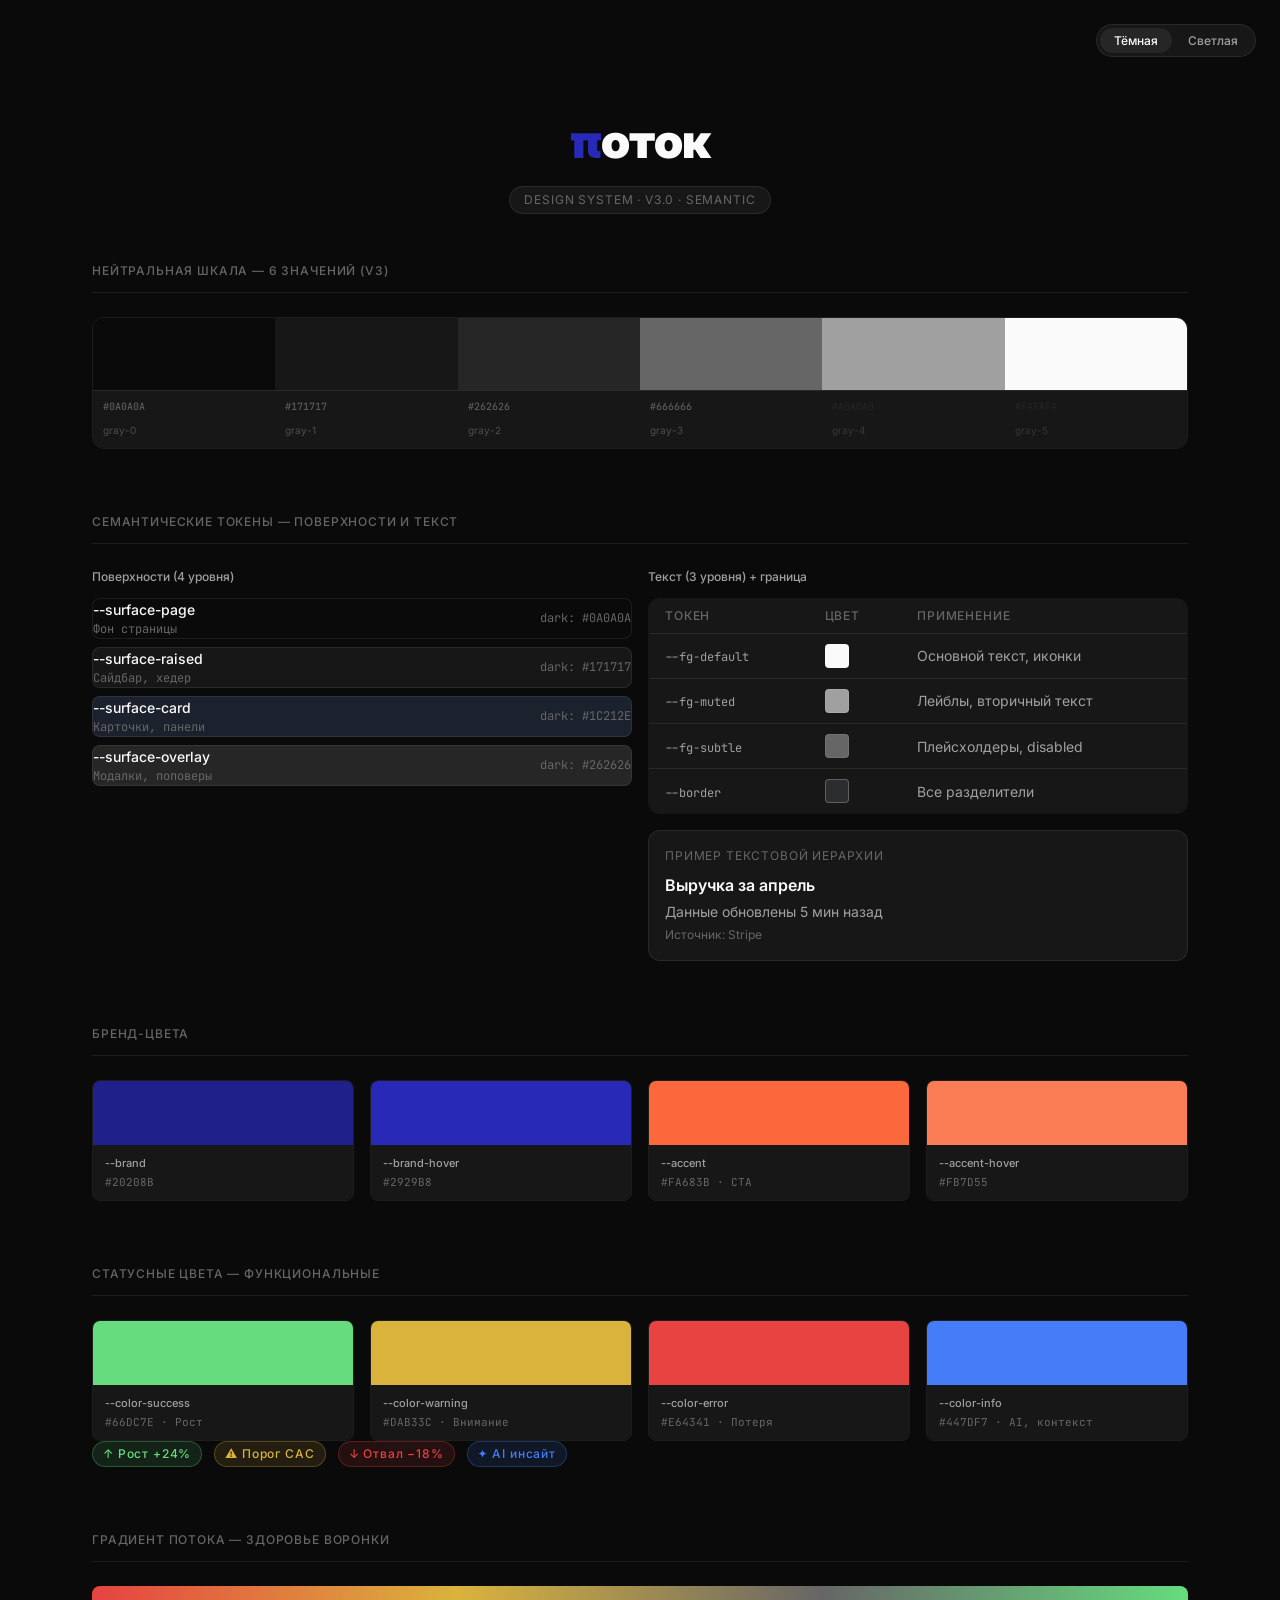
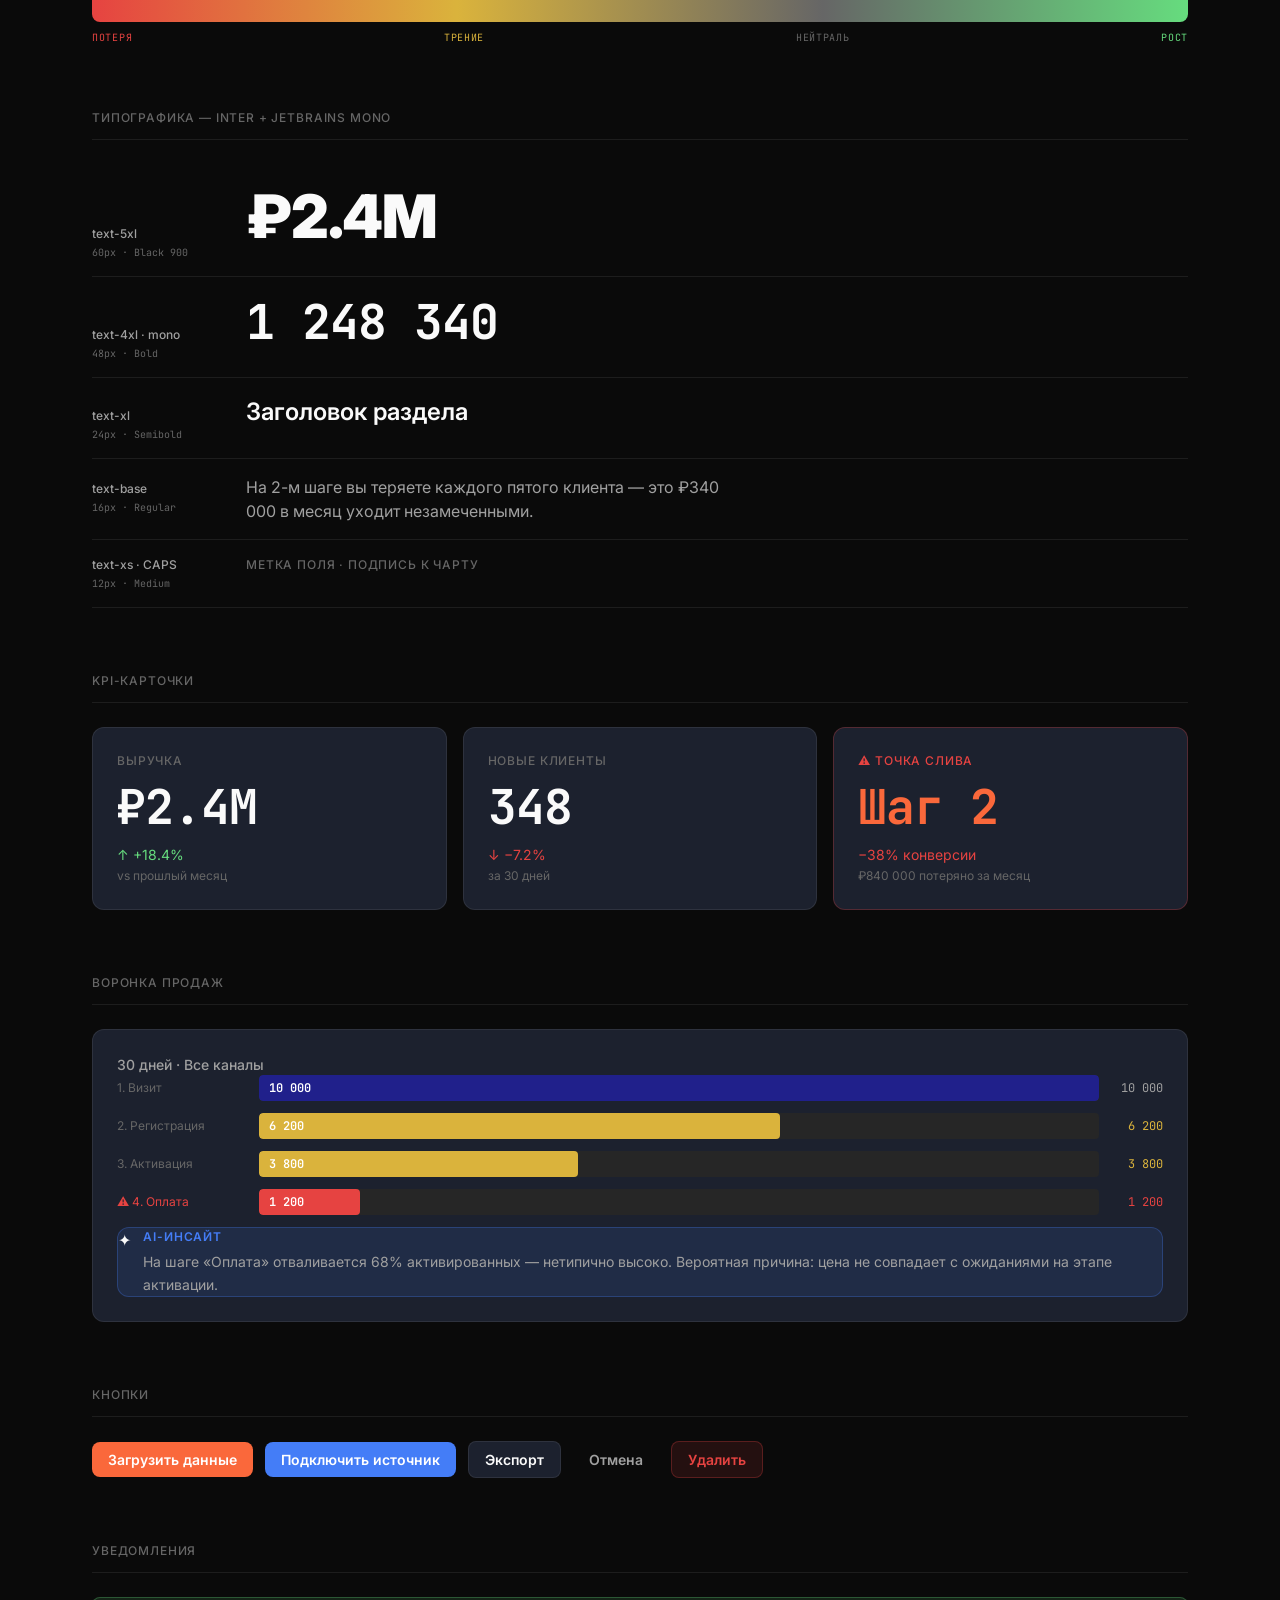
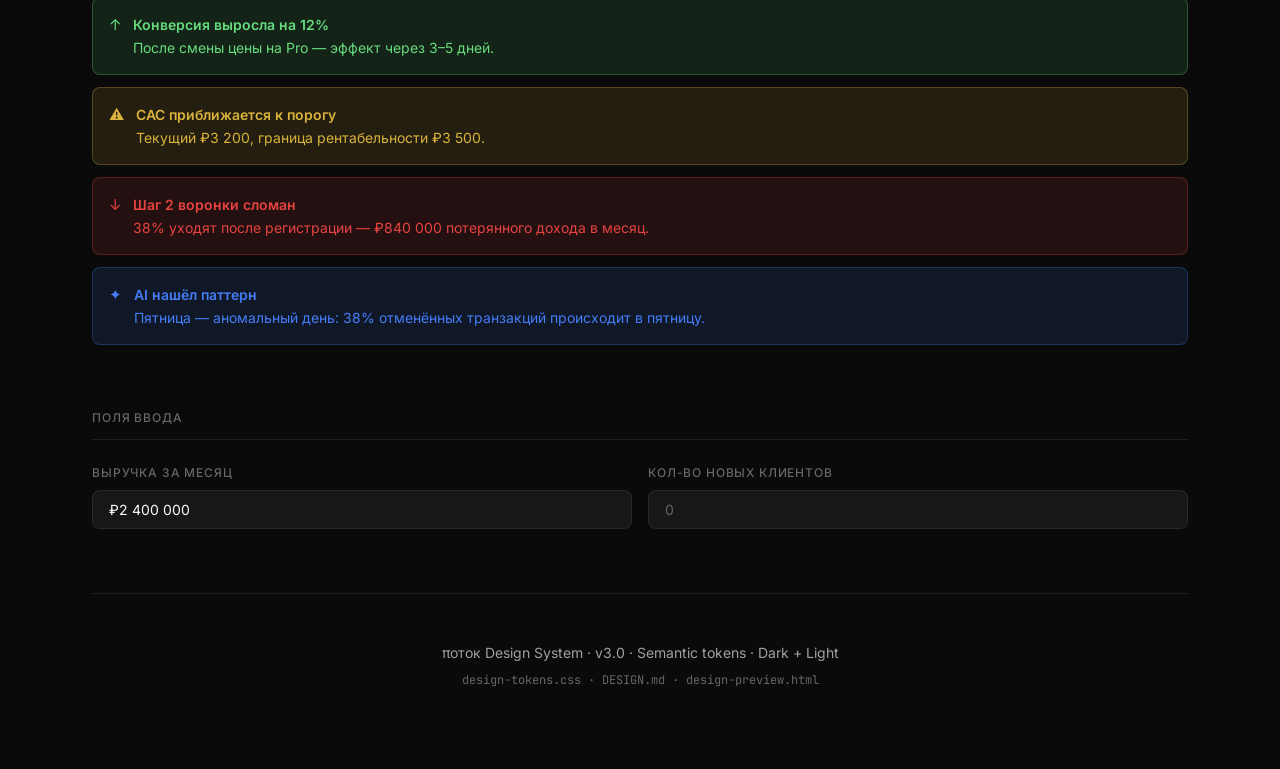
==== commit f6ce73bb: "Sync design-preview.html to v3 tokens + add --shadow-brand - design-preview.html: обновлена серая шк" ====
--- a/design-preview.html
+++ b/design-preview.html
@@ -3,7 +3,7 @@
 <head>
   <meta charset="UTF-8">
   <meta name="viewport" content="width=device-width, initial-scale=1.0">
-  <title>πоток — Design System v2</title>
+  <title>πоток — Design System v3</title>
   <link rel="preconnect" href="https://fonts.googleapis.com">
   <link rel="preconnect" href="https://fonts.gstatic.com" crossorigin>
   <link href="https://fonts.googleapis.com/css2?family=Inter:wght@400;500;600;700;900&family=JetBrains+Mono:wght@400;600;700&display=swap" rel="stylesheet">
@@ -170,16 +170,16 @@
       padding: 9px var(--space-4);
       border-radius: var(--radius-md);
       font-size: var(--text-sm);
-      font-weight: var(--weight-medium);
+      font-weight: var(--weight-semibold);
       border: none;
       cursor: pointer;
       font-family: var(--font-sans);
       transition: all var(--duration-fast) var(--ease);
     }
-    .btn-accent   { background: var(--accent); color: #fff; }
+    .btn-accent    { background: var(--accent); color: #fff; }
     .btn-accent:hover { background: var(--accent-hover); }
-    .btn-brand    { background: var(--brand); color: #fff; }
-    .btn-brand:hover  { background: var(--brand-hover); }
+    .btn-action    { background: var(--action); color: #fff; }
+    .btn-action:hover { background: var(--action-hover); }
     .btn-secondary { background: var(--surface-card); color: var(--fg-default); border: 1px solid var(--border); }
     .btn-secondary:hover { background: var(--surface-overlay); }
     .btn-ghost     { background: transparent; color: var(--fg-muted); }
@@ -247,7 +247,7 @@
     /* Input */
     .field label { display: block; font-size: var(--text-xs); font-weight: var(--weight-medium); letter-spacing: var(--tracking-caps); text-transform: uppercase; color: var(--fg-subtle); margin-bottom: var(--space-2); }
     .input { width: 100%; padding: 10px var(--space-4); background: var(--surface-raised); border: 1px solid var(--border); border-radius: var(--radius-md); color: var(--fg-default); font-family: var(--font-sans); font-size: var(--text-sm); outline: none; transition: border-color var(--duration-fast); }
-    .input:focus { border-color: var(--border-focus); box-shadow: var(--shadow-brand); }
+    .input:focus { border-color: var(--border-focus); box-shadow: var(--shadow-action); }
     .input::placeholder { color: var(--fg-subtle); }
 
     /* Type specimen */
@@ -277,55 +277,55 @@
   <div class="header">
     <div class="wordmark"><span class="wordmark-pi">π</span>оток</div>
     <div style="display:flex; justify-content:center;">
-      <span class="version-badge">Design System · v2.0 · Semantic</span>
+      <span class="version-badge">Design System · v3.0 · Semantic</span>
     </div>
   </div>
 
 
   <!-- GRAY SCALE -->
   <div class="section">
-    <div class="section-label">Нейтральная шкала — 6 значений (Figma)</div>
+    <div class="section-label">Нейтральная шкала — 6 значений (v3)</div>
     <div class="gray-bar">
       <div>
-        <div class="gray-cell-color" style="background:#0B0B0E;"></div>
+        <div class="gray-cell-color" style="background:#0A0A0A;"></div>
         <div class="gray-cell-label">
-          <span class="gray-cell-hex">#0B0B0E</span>
+          <span class="gray-cell-hex">#0A0A0A</span>
           <span class="gray-cell-use">gray-0</span>
         </div>
       </div>
       <div>
-        <div class="gray-cell-color" style="background:#242628;"></div>
+        <div class="gray-cell-color" style="background:#171717;"></div>
         <div class="gray-cell-label">
-          <span class="gray-cell-hex">#242628</span>
+          <span class="gray-cell-hex">#171717</span>
           <span class="gray-cell-use">gray-1</span>
         </div>
       </div>
       <div>
-        <div class="gray-cell-color" style="background:#4E5258;"></div>
+        <div class="gray-cell-color" style="background:#262626;"></div>
         <div class="gray-cell-label">
-          <span class="gray-cell-hex">#4E5258</span>
+          <span class="gray-cell-hex">#262626</span>
           <span class="gray-cell-use">gray-2</span>
         </div>
       </div>
       <div>
-        <div class="gray-cell-color" style="background:#6B7079;"></div>
+        <div class="gray-cell-color" style="background:#666666;"></div>
         <div class="gray-cell-label">
-          <span class="gray-cell-hex">#6B7079</span>
+          <span class="gray-cell-hex">#666666</span>
           <span class="gray-cell-use">gray-3</span>
         </div>
       </div>
       <div>
-        <div class="gray-cell-color" style="background:#A9ACB3;"></div>
-        <div class="gray-cell-label" style="color:#3C3E41;">
-          <span class="gray-cell-hex" style="color:#3C3E41;">#A9ACB3</span>
-          <span class="gray-cell-use" style="color:#4E5258;">gray-4</span>
-        </div>
-      </div>
-      <div>
-        <div class="gray-cell-color" style="background:#FBFBFB;"></div>
-        <div class="gray-cell-label" style="color:#3C3E41;">
-          <span class="gray-cell-hex" style="color:#3C3E41;">#FBFBFB</span>
-          <span class="gray-cell-use" style="color:#4E5258;">gray-5</span>
+        <div class="gray-cell-color" style="background:#A0A0A0;"></div>
+        <div class="gray-cell-label" style="color:#262626;">
+          <span class="gray-cell-hex" style="color:#262626;">#A0A0A0</span>
+          <span class="gray-cell-use" style="color:#444;">gray-4</span>
+        </div>
+      </div>
+      <div>
+        <div class="gray-cell-color" style="background:#FAFAFA;"></div>
+        <div class="gray-cell-label" style="color:#262626;">
+          <span class="gray-cell-hex" style="color:#262626;">#FAFAFA</span>
+          <span class="gray-cell-use" style="color:#444;">gray-5</span>
         </div>
       </div>
     </div>
@@ -345,28 +345,28 @@
               <div class="surface-label">--surface-page</div>
               <div class="surface-meta">Фон страницы</div>
             </div>
-            <div class="surface-meta" id="page-val">dark: #0B0B0E</div>
+            <div class="surface-meta" id="page-val">dark: #0A0A0A</div>
           </div>
           <div class="surface-row" style="background:var(--surface-raised);">
             <div>
               <div class="surface-label">--surface-raised</div>
               <div class="surface-meta">Сайдбар, хедер</div>
             </div>
-            <div class="surface-meta" id="raised-val">dark: #242628</div>
+            <div class="surface-meta" id="raised-val">dark: #171717</div>
           </div>
           <div class="surface-row" style="background:var(--surface-card);">
             <div>
               <div class="surface-label">--surface-card</div>
               <div class="surface-meta">Карточки, панели</div>
             </div>
-            <div class="surface-meta">dark: #3C3E41</div>
+            <div class="surface-meta">dark: #1C212E</div>
           </div>
           <div class="surface-row" style="background:var(--surface-overlay);">
             <div>
               <div class="surface-label">--surface-overlay</div>
               <div class="surface-meta">Модалки, поповеры</div>
             </div>
-            <div class="surface-meta">dark: #4E5258</div>
+            <div class="surface-meta">dark: #262626</div>
           </div>
         </div>
       </div>
@@ -458,31 +458,31 @@
     <div class="section-label">Статусные цвета — функциональные</div>
     <div class="col4" style="margin-bottom:var(--space-5);">
       <div class="swatch">
-        <div class="swatch-chip" style="background:#5FC62F;"></div>
+        <div class="swatch-chip" style="background:#66DC7E;"></div>
         <div class="swatch-info">
           <div class="swatch-name">--color-success</div>
-          <div class="swatch-val">#5FC62F · Рост</div>
-        </div>
-      </div>
-      <div class="swatch">
-        <div class="swatch-chip" style="background:#FBBF48;"></div>
+          <div class="swatch-val">#66DC7E · Рост</div>
+        </div>
+      </div>
+      <div class="swatch">
+        <div class="swatch-chip" style="background:#DAB33C;"></div>
         <div class="swatch-info">
           <div class="swatch-name">--color-warning</div>
-          <div class="swatch-val">#FBBF48 · Внимание</div>
-        </div>
-      </div>
-      <div class="swatch">
-        <div class="swatch-chip" style="background:#E84064;"></div>
+          <div class="swatch-val">#DAB33C · Внимание</div>
+        </div>
+      </div>
+      <div class="swatch">
+        <div class="swatch-chip" style="background:#E64341;"></div>
         <div class="swatch-info">
           <div class="swatch-name">--color-error</div>
-          <div class="swatch-val">#E84064 · Потеря</div>
-        </div>
-      </div>
-      <div class="swatch">
-        <div class="swatch-chip" style="background:#3B82F6;"></div>
+          <div class="swatch-val">#E64341 · Потеря</div>
+        </div>
+      </div>
+      <div class="swatch">
+        <div class="swatch-chip" style="background:#447DF7;"></div>
         <div class="swatch-info">
           <div class="swatch-name">--color-info</div>
-          <div class="swatch-val">#3B82F6 · AI, контекст</div>
+          <div class="swatch-val">#447DF7 · AI, контекст</div>
         </div>
       </div>
     </div>
@@ -602,7 +602,7 @@
     <div class="section-label">Кнопки</div>
     <div class="row">
       <button class="btn btn-accent">Загрузить данные</button>
-      <button class="btn btn-brand">Подключить источник</button>
+      <button class="btn btn-action">Подключить источник</button>
       <button class="btn btn-secondary">Экспорт</button>
       <button class="btn btn-ghost">Отмена</button>
       <button class="btn btn-danger">Удалить</button>
@@ -638,7 +638,7 @@
 
   <!-- FOOTER -->
   <div style="text-align:center; padding:var(--space-12) 0 var(--space-8); border-top:1px solid var(--border); margin-top:var(--space-12);">
-    <div style="font-size:var(--text-sm);color:var(--fg-muted);">πоток Design System · v2.0 · Semantic tokens · Dark + Light</div>
+    <div style="font-size:var(--text-sm);color:var(--fg-muted);">πоток Design System · v3.0 · Semantic tokens · Dark + Light</div>
     <div style="font-family:var(--font-mono);font-size:var(--text-xs);color:var(--fg-subtle);margin-top:var(--space-2);">design-tokens.css · DESIGN.md · design-preview.html</div>
   </div>
 
--- a/design-tokens.css
+++ b/design-tokens.css
@@ -1,5 +1,5 @@
 /**
- * πоток — Design Tokens v2.0
+ * πоток — Design Tokens v3.0
  *
  * Structure:
  *   - Primitive scale  (raw values, never use directly in components)
@@ -7,39 +7,41 @@
  *   - Typography / spacing / motion / radius / z-index
  *
  * Themes: dark (default) + light via [data-theme="light"]
- * Source: Figma rYGGvsw5L78w5B6osxk9t9
+ * Source: Figma rYGGvsw5L78w5B6osxk9t9 + UI reference sync v3
  */
 
 
 /* ═══════════════════════════════════════════
    PRIMITIVE SCALE
-   6 grays + brand + status. Do not reference
-   in components — use semantic tokens below.
+   Do not reference in components — use semantic tokens below.
 ═══════════════════════════════════════════ */
 
 :root {
 
-  /* Gray scale — from Figma */
-  --_gray-0: #0B0B0E;   /* near-black */
-  --_gray-1: #242628;
-  --_gray-2: #4E5258;
-  --_gray-3: #6B7079;
-  --_gray-4: #A9ACB3;
-  --_gray-5: #FBFBFB;   /* near-white */
+  /* Gray scale — neutral, no tint */
+  --_gray-0: #0A0A0A;   /* near-black */
+  --_gray-1: #171717;
+  --_gray-2: #262626;
+  --_gray-3: #666666;
+  --_gray-4: #A0A0A0;
+  --_gray-5: #FAFAFA;   /* near-white */
 
   /* Brand primitives */
-  --_blue:       #20208B;
-  --_blue-light: #2929B8;
-  --_blue-dim:   #181870;
+  --_blue:         #20208B;   /* brand identity */
+  --_blue-light:   #2929B8;
+  --_blue-dim:     #181870;
+  --_blue-action:  #447DF7;   /* interactive — links, buttons, focus rings */
+  --_indigo:       #6466E9;   /* labels, tags, badges */
+
+  /* Accent (energy, CTAs) */
   --_orange:     #FA683B;
   --_orange-lt:  #FB7D55;
   --_orange-dim: #E5522B;
 
   /* Status primitives */
-  --_green:  #5FC62F;
-  --_amber:  #FBBF48;
-  --_red:    #E84064;
-  --_blue-i: #3B82F6;   /* info — distinct from brand blue */
+  --_green:  #66DC7E;   /* success */
+  --_amber:  #DAB33C;   /* warning */
+  --_red:    #E64341;   /* error */
 
 }
 
@@ -52,23 +54,23 @@
 [data-theme="dark"] {
 
   /* ── Surfaces (4 levels, darkest → most elevated) ── */
-  --surface-page:    var(--_gray-0);   /* page canvas */
-  --surface-raised:  var(--_gray-1);   /* sidebar, header, nav */
-  --surface-card:    #3C3E41;          /* cards, panels, containers */
-  --surface-overlay: var(--_gray-2);   /* modals, popovers, menus */
+  --surface-page:    var(--_gray-0);   /* #0A0A0A — page canvas */
+  --surface-raised:  var(--_gray-1);   /* #171717 — sidebar, nav, panels */
+  --surface-card:    #1C212E;          /* navy tint — cards, rows, containers */
+  --surface-overlay: var(--_gray-2);   /* #262626 — modals, popovers, menus */
 
   /* ── Foreground (3 levels) ── */
-  --fg-default: var(--_gray-5);   /* primary text, icons */
-  --fg-muted:   var(--_gray-4);   /* labels, secondary text */
-  --fg-subtle:  var(--_gray-3);   /* placeholders, disabled */
-
-  /* ── Border (1 value, derived via opacity) ── */
-  --border:       rgba(169, 172, 179, 0.15);
-  --border-focus: rgba(169, 172, 179, 0.35);
+  --fg-default: var(--_gray-5);   /* #FAFAFA — primary text, icons */
+  --fg-muted:   var(--_gray-4);   /* #A0A0A0 — labels, secondary text */
+  --fg-subtle:  var(--_gray-3);   /* #666666 — placeholders, disabled */
+
+  /* ── Border ── */
+  --border:       rgba(255, 255, 255, 0.08);
+  --border-focus: rgba(255, 255, 255, 0.20);
 
   /* ── Interactive hover / selection ── */
-  --bg-hover:    rgba(169, 172, 179, 0.06);
-  --bg-selected: rgba(32, 32, 139, 0.22);
+  --bg-hover:    rgba(255, 255, 255, 0.04);
+  --bg-selected: rgba(68, 125, 247, 0.16);   /* action blue tint */
 
 }
 
@@ -80,23 +82,23 @@
 [data-theme="light"] {
 
   /* ── Surfaces ── */
-  --surface-page:    var(--_gray-5);   /* #FBFBFB */
-  --surface-raised:  #F0F1F2;
-  --surface-card:    #E4E5E7;          /* derived: lighter than gray-2 */
-  --surface-overlay: #D5D6D9;          /* derived */
+  --surface-page:    #FFFFFF;
+  --surface-raised:  #F5F5F5;
+  --surface-card:    #EBEBEB;
+  --surface-overlay: #DEDEDE;
 
   /* ── Foreground ── */
-  --fg-default: var(--_gray-0);   /* #0B0B0E — inverted from dark */
-  --fg-muted:   var(--_gray-2);   /* #4E5258 */
-  --fg-subtle:  var(--_gray-3);   /* #6B7079 */
+  --fg-default: var(--_gray-0);   /* #0A0A0A — inverted from dark */
+  --fg-muted:   #555555;
+  --fg-subtle:  #999999;
 
   /* ── Border ── */
-  --border:       rgba(11, 11, 14, 0.12);
-  --border-focus: rgba(11, 11, 14, 0.30);
+  --border:       rgba(0, 0, 0, 0.09);
+  --border-focus: rgba(0, 0, 0, 0.22);
 
   /* ── Interactive ── */
-  --bg-hover:    rgba(11, 11, 14, 0.04);
-  --bg-selected: rgba(32, 32, 139, 0.10);
+  --bg-hover:    rgba(0, 0, 0, 0.04);
+  --bg-selected: rgba(68, 125, 247, 0.10);
 
 }
 
@@ -108,43 +110,53 @@
 
 :root {
 
-  /* Brand */
-  --brand:       var(--_blue);        /* #20208B — identity, primary actions */
-  --brand-hover: var(--_blue-light);  /* #2929B8 */
-  --brand-dim:   var(--_blue-dim);    /* #181870 */
-  --brand-glow:  rgba(32, 32, 139, 0.22);
-
-  --accent:       var(--_orange);     /* #FA683B — CTA, critical data points */
-  --accent-hover: var(--_orange-lt);  /* #FB7D55 */
-  --accent-dim:   var(--_orange-dim); /* #E5522B */
+  /* Brand identity */
+  --brand:       var(--_blue);         /* #20208B — logo, identity */
+  --brand-hover: var(--_blue-light);   /* #2929B8 */
+  --brand-dim:   var(--_blue-dim);     /* #181870 */
+  --brand-glow:  rgba(32, 32, 139, 0.20);
+
+  /* Action blue — interactive elements (links, buttons, focus, selected) */
+  --action:       var(--_blue-action); /* #447DF7 */
+  --action-hover: #5B8FF8;
+  --action-dim:   #2D67E8;
+  --action-glow:  rgba(68, 125, 247, 0.22);
+
+  /* Accent orange — energy, CTAs, important data points */
+  --accent:       var(--_orange);      /* #FA683B */
+  --accent-hover: var(--_orange-lt);
+  --accent-dim:   var(--_orange-dim);
   --accent-glow:  rgba(250, 104, 59, 0.20);
 
+  /* Label / tag color */
+  --label-indigo: var(--_indigo);      /* #6466E9 — for tags, labels, categories */
+
   /* Status */
-  --color-success:        var(--_green);
-  --color-success-bg:     rgba(95, 198, 47, 0.12);
-  --color-success-border: rgba(95, 198, 47, 0.28);
-
-  --color-warning:        var(--_amber);
-  --color-warning-bg:     rgba(251, 191, 72, 0.12);
-  --color-warning-border: rgba(251, 191, 72, 0.28);
-
-  --color-error:          var(--_red);
-  --color-error-bg:       rgba(232, 64, 100, 0.12);
-  --color-error-border:   rgba(232, 64, 100, 0.28);
-
-  --color-info:           var(--_blue-i);
-  --color-info-bg:        rgba(59, 130, 246, 0.12);
-  --color-info-border:    rgba(59, 130, 246, 0.28);
+  --color-success:        var(--_green);               /* #66DC7E */
+  --color-success-bg:     rgba(102, 220, 126, 0.12);
+  --color-success-border: rgba(102, 220, 126, 0.28);
+
+  --color-warning:        var(--_amber);               /* #DAB33C */
+  --color-warning-bg:     rgba(218, 179, 60, 0.12);
+  --color-warning-border: rgba(218, 179, 60, 0.28);
+
+  --color-error:          var(--_red);                 /* #E64341 */
+  --color-error-bg:       rgba(230, 67, 65, 0.12);
+  --color-error-border:   rgba(230, 67, 65, 0.28);
+
+  --color-info:           var(--_blue-action);         /* #447DF7 */
+  --color-info-bg:        rgba(68, 125, 247, 0.12);
+  --color-info-border:    rgba(68, 125, 247, 0.28);
 
   /* Data visualization */
-  --data-gain:     var(--_green);    /* money in, positive delta */
-  --data-loss:     var(--_red);      /* money out, churn, drop */
-  --data-neutral:  var(--_gray-4);   /* baseline, no direction */
-  --data-primary:  var(--_blue-light);
-  --data-compare:  var(--_orange);
+  --data-gain:     var(--_green);       /* money in, positive delta */
+  --data-loss:     var(--_red);         /* money out, churn, drop */
+  --data-neutral:  var(--_gray-4);      /* baseline, no direction */
+  --data-primary:  var(--_blue-action); /* main metric line */
+  --data-compare:  var(--_orange);      /* comparison line */
 
   /* Flow health gradient */
-  --flow-bad:     #C4304F;
+  --flow-bad:     var(--_red);
   --flow-warn:    var(--_amber);
   --flow-neutral: var(--_gray-3);
   --flow-good:    var(--_green);
@@ -181,7 +193,7 @@
 
   /* Tracking */
   --tracking-tight: -0.02em;
-  --tracking-caps:   0.07em;   /* for ALL-CAPS labels */
+  --tracking-caps:   0.07em;
 
 
   /* ─── Spacing (4px grid) ─── */
@@ -207,10 +219,11 @@
 
   /* ─── Shadows ─── */
 
-  --shadow-sm: 0 1px 4px rgba(0, 0, 0, 0.35);
-  --shadow-md: 0 4px 14px rgba(0, 0, 0, 0.45);
-  --shadow-lg: 0 8px 28px rgba(0, 0, 0, 0.55);
-  --shadow-brand: 0 0 0 3px var(--brand-glow);
+  --shadow-sm:     0 1px 4px rgba(0, 0, 0, 0.40);
+  --shadow-md:     0 4px 14px rgba(0, 0, 0, 0.50);
+  --shadow-lg:     0 8px 28px rgba(0, 0, 0, 0.60);
+  --shadow-brand:  0 0 0 3px var(--brand-glow);
+  --shadow-action: 0 0 0 3px var(--action-glow);
   --shadow-accent: 0 0 0 3px var(--accent-glow);
 
 
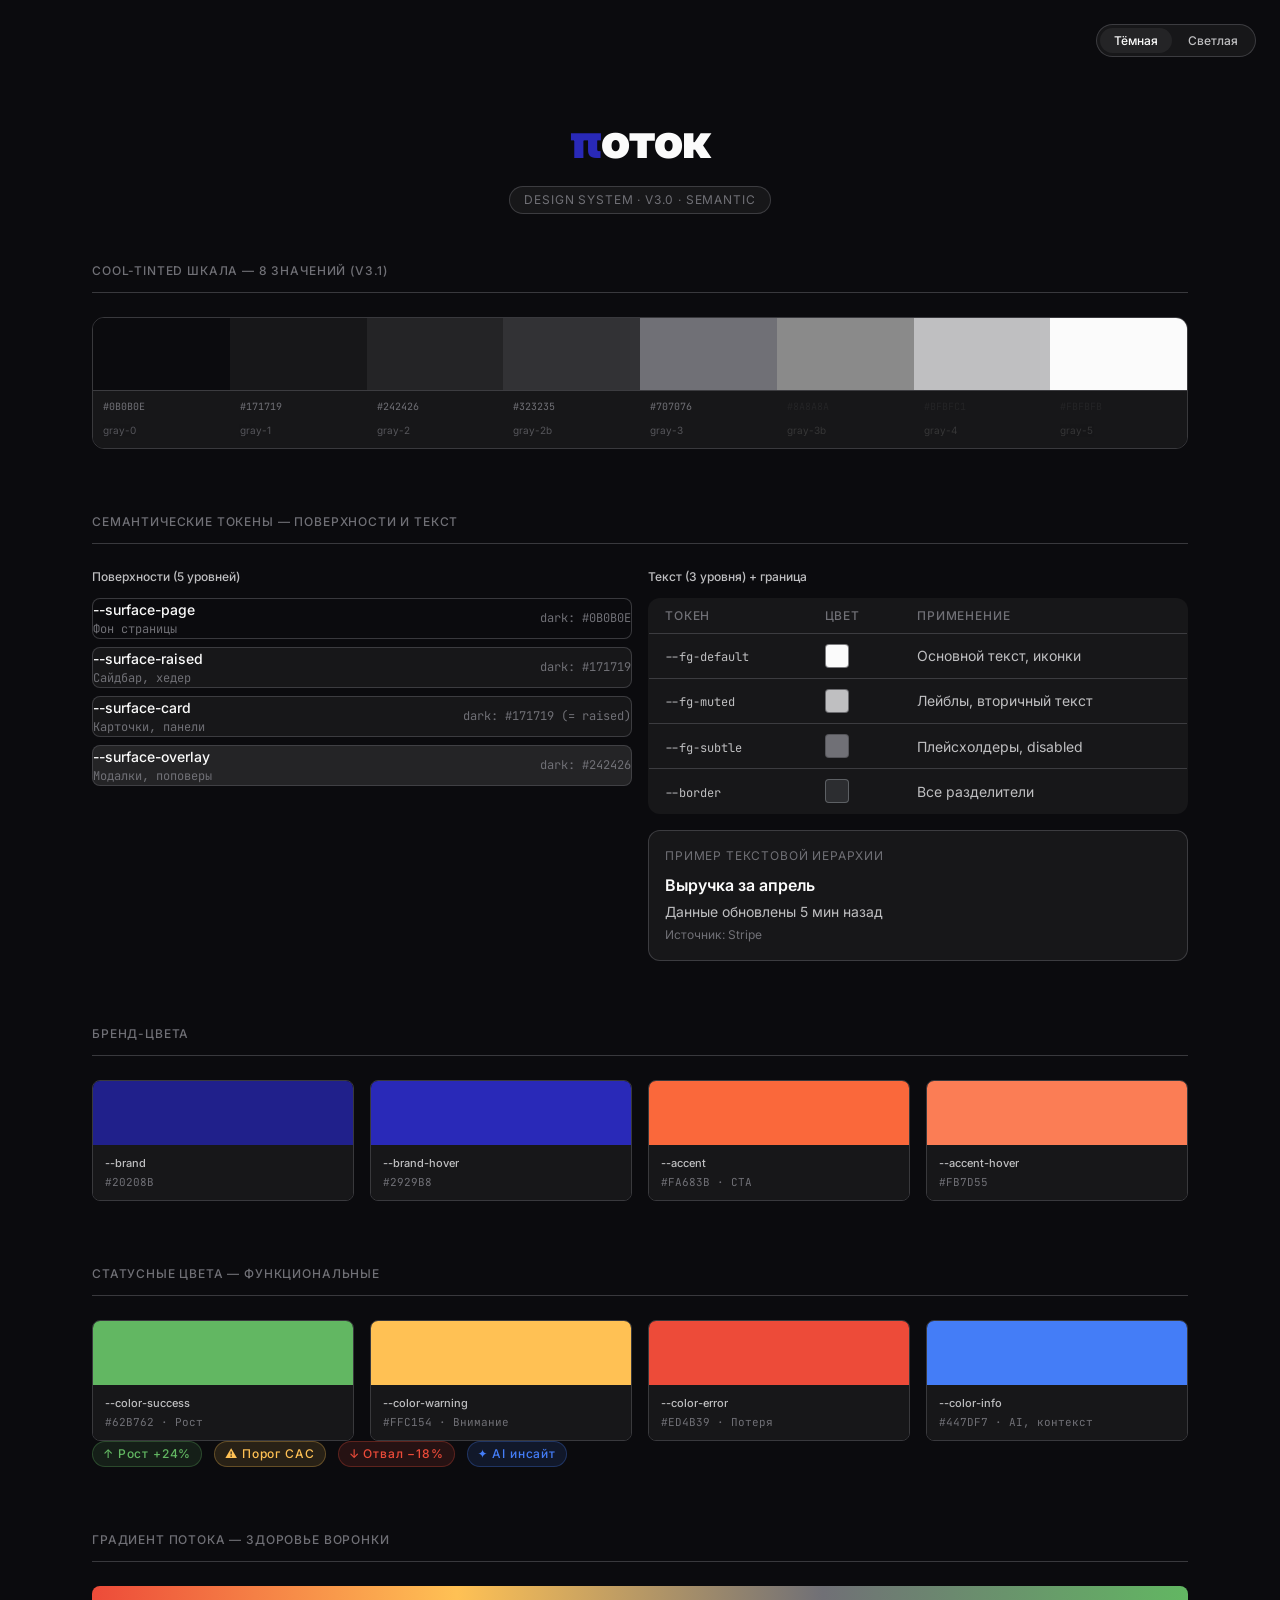
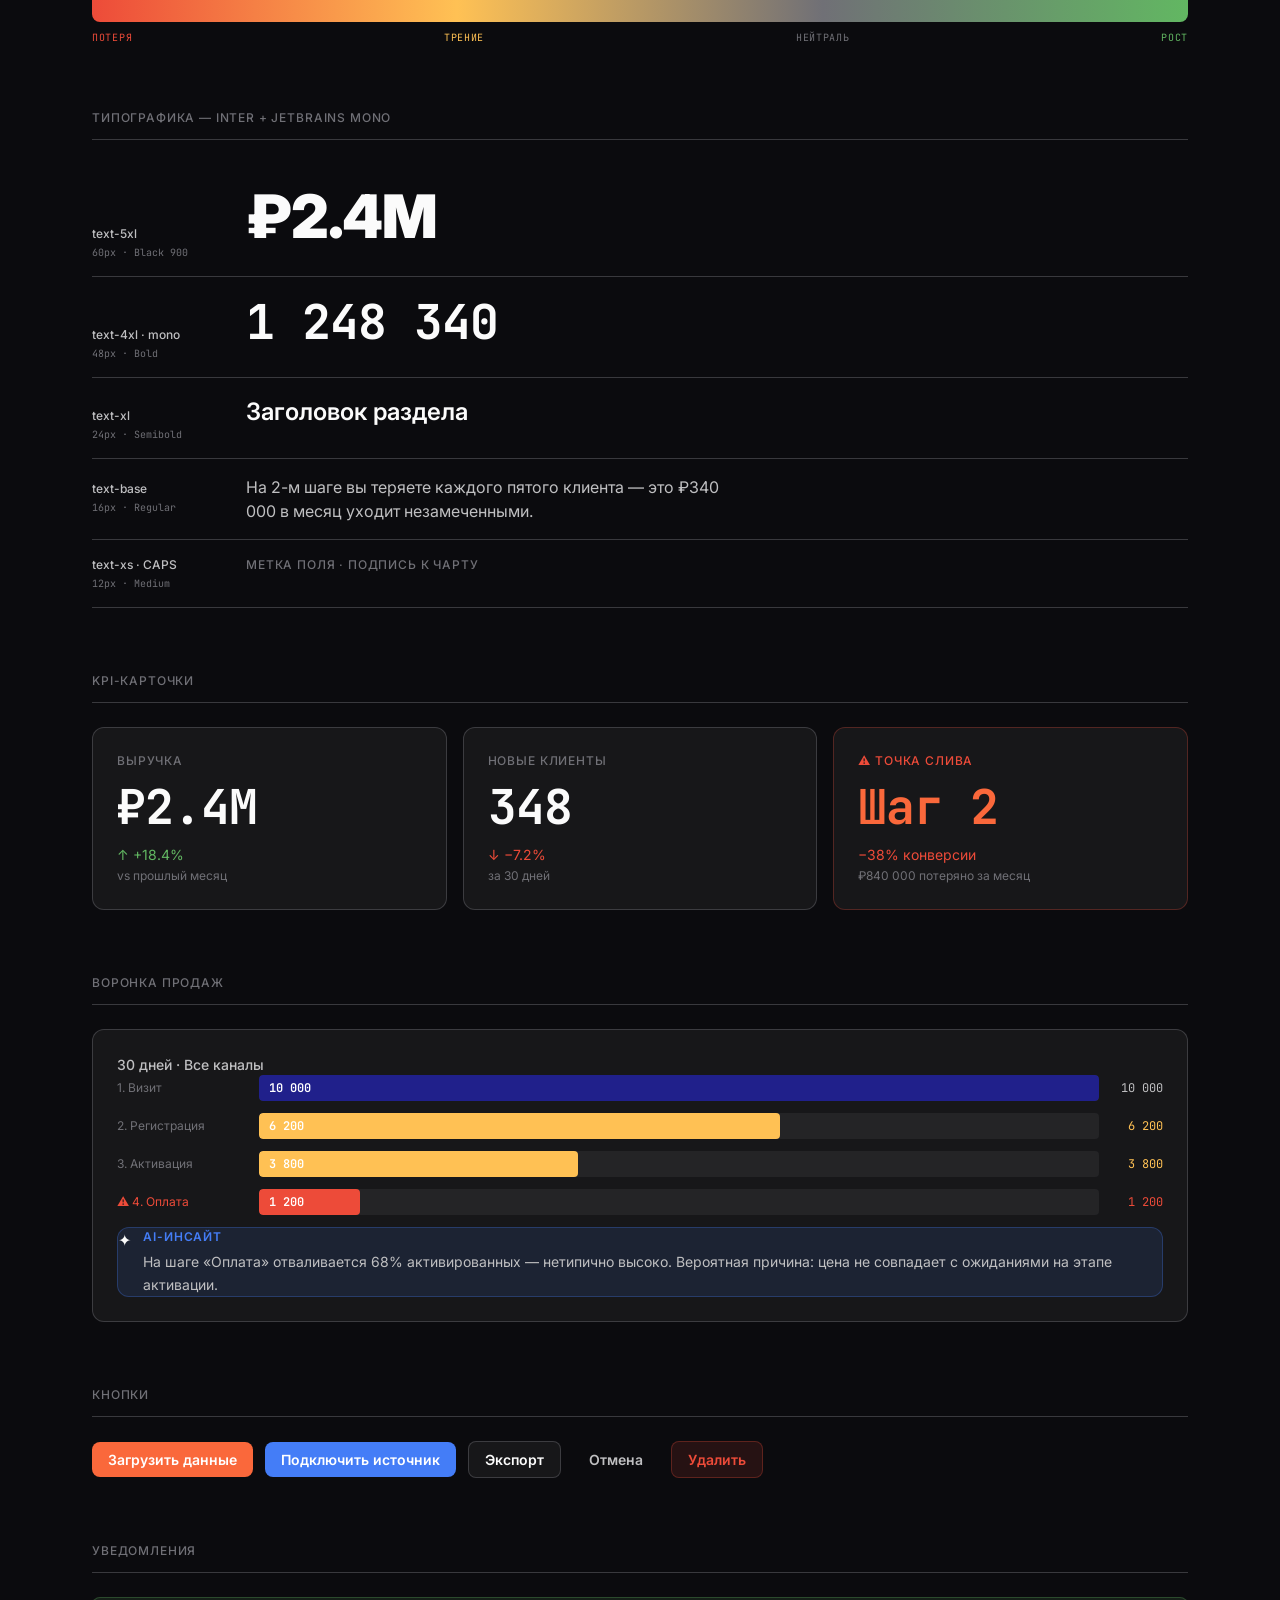
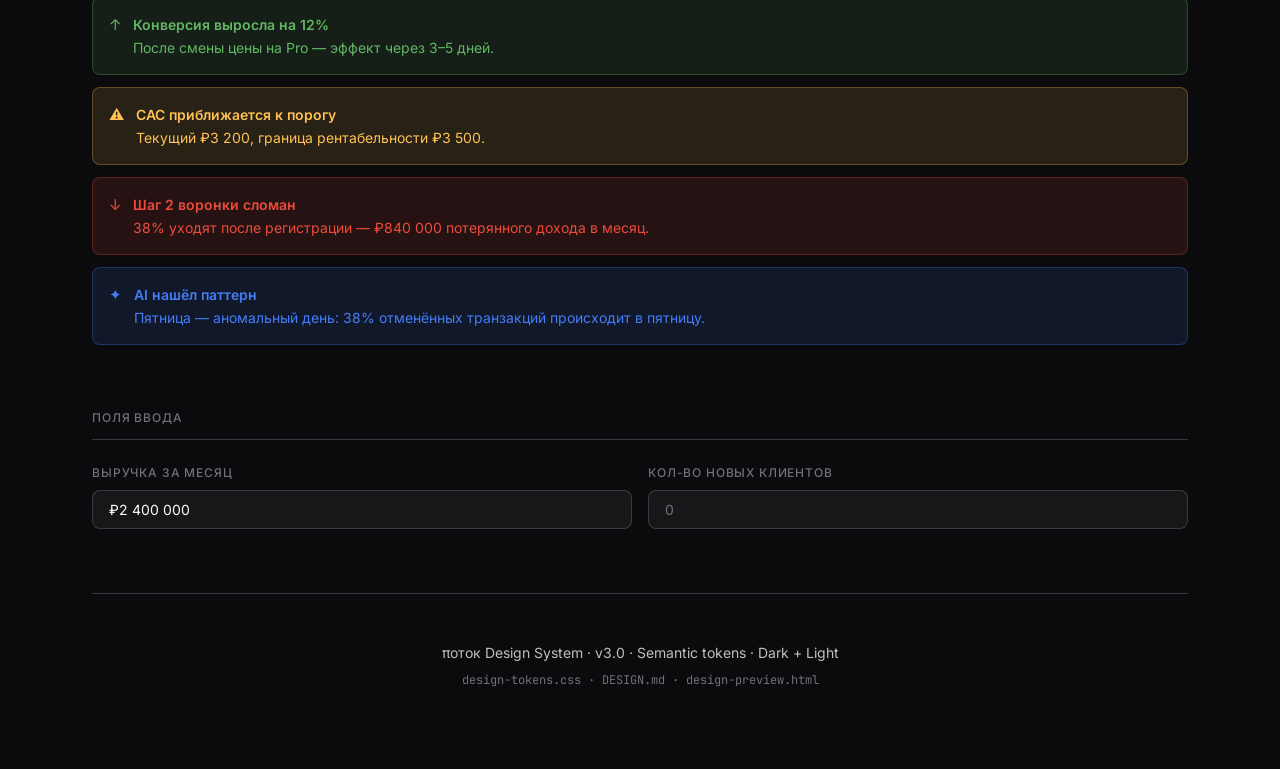
==== commit 58143f9c: "design-system v3.1: sync with potok.html audit Сравнили дизайн-систему с реальным кодом инструмента " ====
--- a/design-preview.html
+++ b/design-preview.html
@@ -284,47 +284,61 @@
 
   <!-- GRAY SCALE -->
   <div class="section">
-    <div class="section-label">Нейтральная шкала — 6 значений (v3)</div>
-    <div class="gray-bar">
-      <div>
-        <div class="gray-cell-color" style="background:#0A0A0A;"></div>
+    <div class="section-label">Cool-tinted шкала — 8 значений (v3.1)</div>
+    <div class="gray-bar" style="grid-template-columns: repeat(8, 1fr);">
+      <div>
+        <div class="gray-cell-color" style="background:#0B0B0E;"></div>
         <div class="gray-cell-label">
-          <span class="gray-cell-hex">#0A0A0A</span>
+          <span class="gray-cell-hex">#0B0B0E</span>
           <span class="gray-cell-use">gray-0</span>
         </div>
       </div>
       <div>
-        <div class="gray-cell-color" style="background:#171717;"></div>
+        <div class="gray-cell-color" style="background:#171719;"></div>
         <div class="gray-cell-label">
-          <span class="gray-cell-hex">#171717</span>
+          <span class="gray-cell-hex">#171719</span>
           <span class="gray-cell-use">gray-1</span>
         </div>
       </div>
       <div>
-        <div class="gray-cell-color" style="background:#262626;"></div>
+        <div class="gray-cell-color" style="background:#242426;"></div>
         <div class="gray-cell-label">
-          <span class="gray-cell-hex">#262626</span>
+          <span class="gray-cell-hex">#242426</span>
           <span class="gray-cell-use">gray-2</span>
         </div>
       </div>
       <div>
-        <div class="gray-cell-color" style="background:#666666;"></div>
+        <div class="gray-cell-color" style="background:#323235;"></div>
         <div class="gray-cell-label">
-          <span class="gray-cell-hex">#666666</span>
+          <span class="gray-cell-hex">#323235</span>
+          <span class="gray-cell-use">gray-2b</span>
+        </div>
+      </div>
+      <div>
+        <div class="gray-cell-color" style="background:#707076;"></div>
+        <div class="gray-cell-label">
+          <span class="gray-cell-hex">#707076</span>
           <span class="gray-cell-use">gray-3</span>
         </div>
       </div>
       <div>
-        <div class="gray-cell-color" style="background:#A0A0A0;"></div>
-        <div class="gray-cell-label" style="color:#262626;">
-          <span class="gray-cell-hex" style="color:#262626;">#A0A0A0</span>
+        <div class="gray-cell-color" style="background:#8A8A8A;"></div>
+        <div class="gray-cell-label" style="color:#242426;">
+          <span class="gray-cell-hex" style="color:#242426;">#8A8A8A</span>
+          <span class="gray-cell-use" style="color:#444;">gray-3b</span>
+        </div>
+      </div>
+      <div>
+        <div class="gray-cell-color" style="background:#BFBFC1;"></div>
+        <div class="gray-cell-label" style="color:#242426;">
+          <span class="gray-cell-hex" style="color:#242426;">#BFBFC1</span>
           <span class="gray-cell-use" style="color:#444;">gray-4</span>
         </div>
       </div>
       <div>
-        <div class="gray-cell-color" style="background:#FAFAFA;"></div>
-        <div class="gray-cell-label" style="color:#262626;">
-          <span class="gray-cell-hex" style="color:#262626;">#FAFAFA</span>
+        <div class="gray-cell-color" style="background:#FBFBFB;"></div>
+        <div class="gray-cell-label" style="color:#242426;">
+          <span class="gray-cell-hex" style="color:#242426;">#FBFBFB</span>
           <span class="gray-cell-use" style="color:#444;">gray-5</span>
         </div>
       </div>
@@ -338,35 +352,35 @@
     <div class="col2">
       <!-- Surfaces -->
       <div>
-        <div style="font-size:var(--text-xs); font-weight:var(--weight-medium); color:var(--fg-muted); margin-bottom:var(--space-3);">Поверхности (4 уровня)</div>
+        <div style="font-size:var(--text-xs); font-weight:var(--weight-medium); color:var(--fg-muted); margin-bottom:var(--space-3);">Поверхности (5 уровней)</div>
         <div class="surface-stack">
           <div class="surface-row" style="background:var(--surface-page);">
             <div>
               <div class="surface-label">--surface-page</div>
               <div class="surface-meta">Фон страницы</div>
             </div>
-            <div class="surface-meta" id="page-val">dark: #0A0A0A</div>
+            <div class="surface-meta" id="page-val">dark: #0B0B0E</div>
           </div>
           <div class="surface-row" style="background:var(--surface-raised);">
             <div>
               <div class="surface-label">--surface-raised</div>
               <div class="surface-meta">Сайдбар, хедер</div>
             </div>
-            <div class="surface-meta" id="raised-val">dark: #171717</div>
+            <div class="surface-meta" id="raised-val">dark: #171719</div>
           </div>
           <div class="surface-row" style="background:var(--surface-card);">
             <div>
               <div class="surface-label">--surface-card</div>
               <div class="surface-meta">Карточки, панели</div>
             </div>
-            <div class="surface-meta">dark: #1C212E</div>
+            <div class="surface-meta">dark: #171719 (= raised)</div>
           </div>
           <div class="surface-row" style="background:var(--surface-overlay);">
             <div>
               <div class="surface-label">--surface-overlay</div>
               <div class="surface-meta">Модалки, поповеры</div>
             </div>
-            <div class="surface-meta">dark: #262626</div>
+            <div class="surface-meta">dark: #242426</div>
           </div>
         </div>
       </div>
@@ -458,24 +472,24 @@
     <div class="section-label">Статусные цвета — функциональные</div>
     <div class="col4" style="margin-bottom:var(--space-5);">
       <div class="swatch">
-        <div class="swatch-chip" style="background:#66DC7E;"></div>
+        <div class="swatch-chip" style="background:#62B762;"></div>
         <div class="swatch-info">
           <div class="swatch-name">--color-success</div>
-          <div class="swatch-val">#66DC7E · Рост</div>
-        </div>
-      </div>
-      <div class="swatch">
-        <div class="swatch-chip" style="background:#DAB33C;"></div>
+          <div class="swatch-val">#62B762 · Рост</div>
+        </div>
+      </div>
+      <div class="swatch">
+        <div class="swatch-chip" style="background:#FFC154;"></div>
         <div class="swatch-info">
           <div class="swatch-name">--color-warning</div>
-          <div class="swatch-val">#DAB33C · Внимание</div>
-        </div>
-      </div>
-      <div class="swatch">
-        <div class="swatch-chip" style="background:#E64341;"></div>
+          <div class="swatch-val">#FFC154 · Внимание</div>
+        </div>
+      </div>
+      <div class="swatch">
+        <div class="swatch-chip" style="background:#ED4B39;"></div>
         <div class="swatch-info">
           <div class="swatch-name">--color-error</div>
-          <div class="swatch-val">#E64341 · Потеря</div>
+          <div class="swatch-val">#ED4B39 · Потеря</div>
         </div>
       </div>
       <div class="swatch">
--- a/design-tokens.css
+++ b/design-tokens.css
@@ -1,5 +1,5 @@
 /**
- * πоток — Design Tokens v3.0
+ * πоток — Design Tokens v3.1
  *
  * Structure:
  *   - Primitive scale  (raw values, never use directly in components)
@@ -7,7 +7,18 @@
  *   - Typography / spacing / motion / radius / z-index
  *
  * Themes: dark (default) + light via [data-theme="light"]
- * Source: Figma rYGGvsw5L78w5B6osxk9t9 + UI reference sync v3
+ * Source: Figma rYGGvsw5L78w5B6osxk9t9 + potok.html audit (commit d2490f5)
+ *
+ * v3.1 changes (synced to actual product):
+ *   - Gray scale updated to cool-tinted values (subtle violet undertone)
+ *   - fg-muted: #A0A0A0 → #BFBFC1 (lighter, matches product text hierarchy)
+ *   - Status colors: success #62B762, warning #FFC154, error #ED4B39
+ *   - Border tokens: absolute cool-gray approach (more visible than white-overlay)
+ *   - surface-card now equals surface-raised (no separate navy-tint level in product)
+ *   - New: --surface-elevated, --fg-section
+ *
+ * Note: product currently uses --acc (#20208B, brand) for interactive elements.
+ *   Design system promotes --action (#447DF7) for interactive — product to be migrated.
  */
 
 
@@ -18,13 +29,15 @@
 
 :root {
 
-  /* Gray scale — neutral, no tint */
-  --_gray-0: #0A0A0A;   /* near-black */
-  --_gray-1: #171717;
-  --_gray-2: #262626;
-  --_gray-3: #666666;
-  --_gray-4: #A0A0A0;
-  --_gray-5: #FAFAFA;   /* near-white */
+  /* Gray scale — cool-tinted (subtle violet/blue undertone, sourced from potok.html) */
+  --_gray-0: #0B0B0E;   /* near-black */
+  --_gray-1: #171719;
+  --_gray-2: #242426;
+  --_gray-2b: #323235;  /* hover/drag-over surface — elevated interactive state */
+  --_gray-3: #707076;   /* subtle — cool violet tint */
+  --_gray-3b: #8A8A8A;  /* section titles, mid-range labels */
+  --_gray-4: #BFBFC1;
+  --_gray-5: #FBFBFB;   /* near-white */
 
   /* Brand primitives */
   --_blue:         #20208B;   /* brand identity */
@@ -38,10 +51,10 @@
   --_orange-lt:  #FB7D55;
   --_orange-dim: #E5522B;
 
-  /* Status primitives */
-  --_green:  #66DC7E;   /* success */
-  --_amber:  #DAB33C;   /* warning */
-  --_red:    #E64341;   /* error */
+  /* Status primitives — sourced from potok.html */
+  --_green:  #62B762;   /* success — muted, earthy green */
+  --_amber:  #FFC154;   /* warning — warm golden */
+  --_red:    #ED4B39;   /* error — warm red-orange */
 
 }
 
@@ -54,19 +67,21 @@
 [data-theme="dark"] {
 
   /* ── Surfaces (4 levels, darkest → most elevated) ── */
-  --surface-page:    var(--_gray-0);   /* #0A0A0A — page canvas */
-  --surface-raised:  var(--_gray-1);   /* #171717 — sidebar, nav, panels */
-  --surface-card:    #1C212E;          /* navy tint — cards, rows, containers */
-  --surface-overlay: var(--_gray-2);   /* #262626 — modals, popovers, menus */
-
-  /* ── Foreground (3 levels) ── */
-  --fg-default: var(--_gray-5);   /* #FAFAFA — primary text, icons */
-  --fg-muted:   var(--_gray-4);   /* #A0A0A0 — labels, secondary text */
-  --fg-subtle:  var(--_gray-3);   /* #666666 — placeholders, disabled */
+  --surface-page:     var(--_gray-0);    /* #0B0B0E — page canvas */
+  --surface-raised:   var(--_gray-1);    /* #171719 — sidebar, nav, panels, cards */
+  --surface-card:     var(--_gray-1);    /* #171719 — same as raised; product uses one card level */
+  --surface-overlay:  var(--_gray-2);    /* #242426 — modals, popovers, menus */
+  --surface-elevated: var(--_gray-2b);   /* #323235 — hover/drag-over states */
+
+  /* ── Foreground (3 levels + section titles) ── */
+  --fg-default: var(--_gray-5);    /* #FBFBFB — primary text, icons */
+  --fg-muted:   var(--_gray-4);    /* #BFBFC1 — labels, secondary text, amounts */
+  --fg-subtle:  var(--_gray-3);    /* #707076 — meta, timestamps, placeholders */
+  --fg-section: var(--_gray-3b);   /* #8A8A8A — section/accordion titles */
 
   /* ── Border ── */
-  --border:       rgba(255, 255, 255, 0.08);
-  --border-focus: rgba(255, 255, 255, 0.20);
+  --border:       rgba(76, 76, 80, 0.72);    /* absolute cool-gray approach */
+  --border-focus: rgba(112, 112, 118, 0.78); /* stronger for focus states */
 
   /* ── Interactive hover / selection ── */
   --bg-hover:    rgba(255, 255, 255, 0.04);
@@ -82,15 +97,17 @@
 [data-theme="light"] {
 
   /* ── Surfaces ── */
-  --surface-page:    #FFFFFF;
-  --surface-raised:  #F5F5F5;
-  --surface-card:    #EBEBEB;
-  --surface-overlay: #DEDEDE;
+  --surface-page:     #FFFFFF;
+  --surface-raised:   #F5F5F5;
+  --surface-card:     #F5F5F5;   /* same as raised, consistent with dark theme */
+  --surface-overlay:  #DEDEDE;
+  --surface-elevated: #D0D0D0;   /* hover/drag-over states */
 
   /* ── Foreground ── */
-  --fg-default: var(--_gray-0);   /* #0A0A0A — inverted from dark */
+  --fg-default: var(--_gray-0);   /* #0B0B0E — inverted from dark */
   --fg-muted:   #555555;
   --fg-subtle:  #999999;
+  --fg-section: #777777;          /* section/accordion titles */
 
   /* ── Border ── */
   --border:       rgba(0, 0, 0, 0.09);
@@ -132,17 +149,17 @@
   --label-indigo: var(--_indigo);      /* #6466E9 — for tags, labels, categories */
 
   /* Status */
-  --color-success:        var(--_green);               /* #66DC7E */
-  --color-success-bg:     rgba(102, 220, 126, 0.12);
-  --color-success-border: rgba(102, 220, 126, 0.28);
-
-  --color-warning:        var(--_amber);               /* #DAB33C */
-  --color-warning-bg:     rgba(218, 179, 60, 0.12);
-  --color-warning-border: rgba(218, 179, 60, 0.28);
-
-  --color-error:          var(--_red);                 /* #E64341 */
-  --color-error-bg:       rgba(230, 67, 65, 0.12);
-  --color-error-border:   rgba(230, 67, 65, 0.28);
+  --color-success:        var(--_green);               /* #62B762 */
+  --color-success-bg:     rgba(98, 183, 98, 0.12);
+  --color-success-border: rgba(98, 183, 98, 0.28);
+
+  --color-warning:        var(--_amber);               /* #FFC154 */
+  --color-warning-bg:     rgba(255, 193, 84, 0.12);
+  --color-warning-border: rgba(255, 193, 84, 0.28);
+
+  --color-error:          var(--_red);                 /* #ED4B39 */
+  --color-error-bg:       rgba(237, 75, 57, 0.12);
+  --color-error-border:   rgba(237, 75, 57, 0.28);
 
   --color-info:           var(--_blue-action);         /* #447DF7 */
   --color-info-bg:        rgba(68, 125, 247, 0.12);
